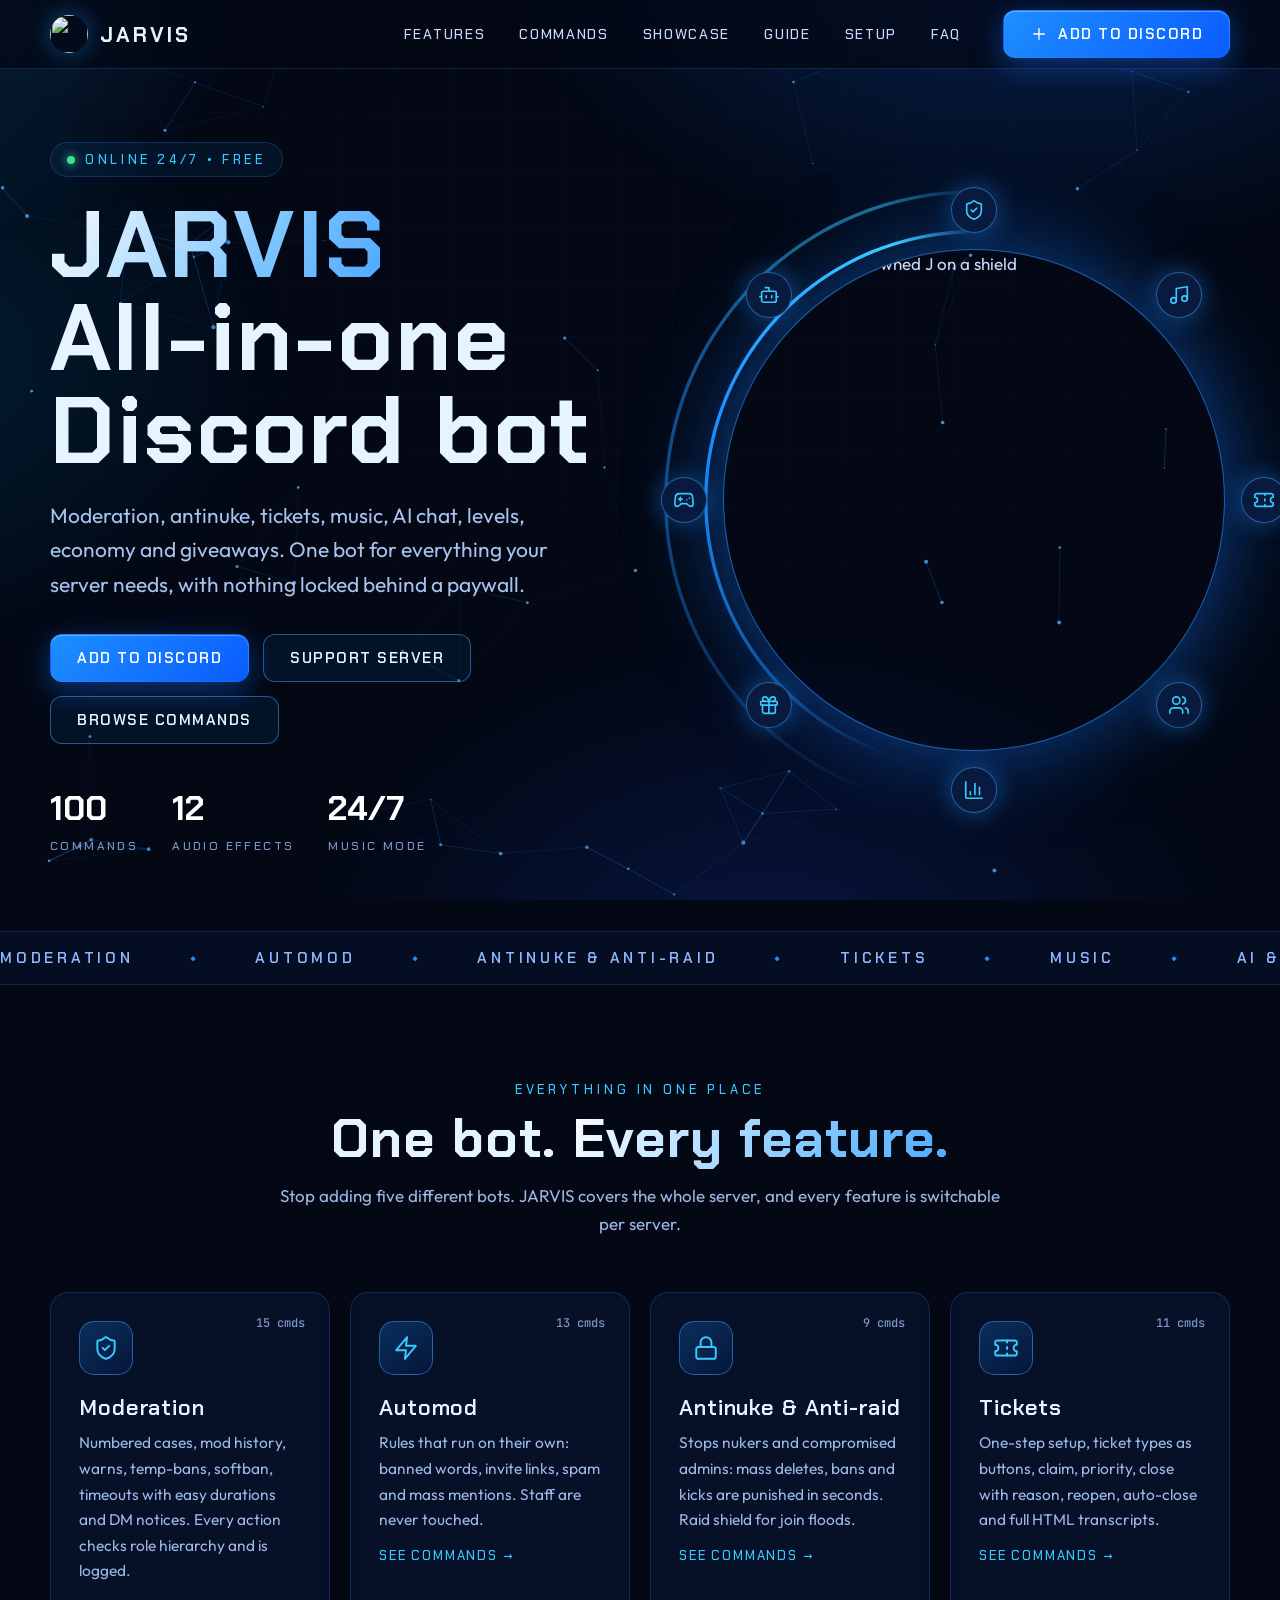
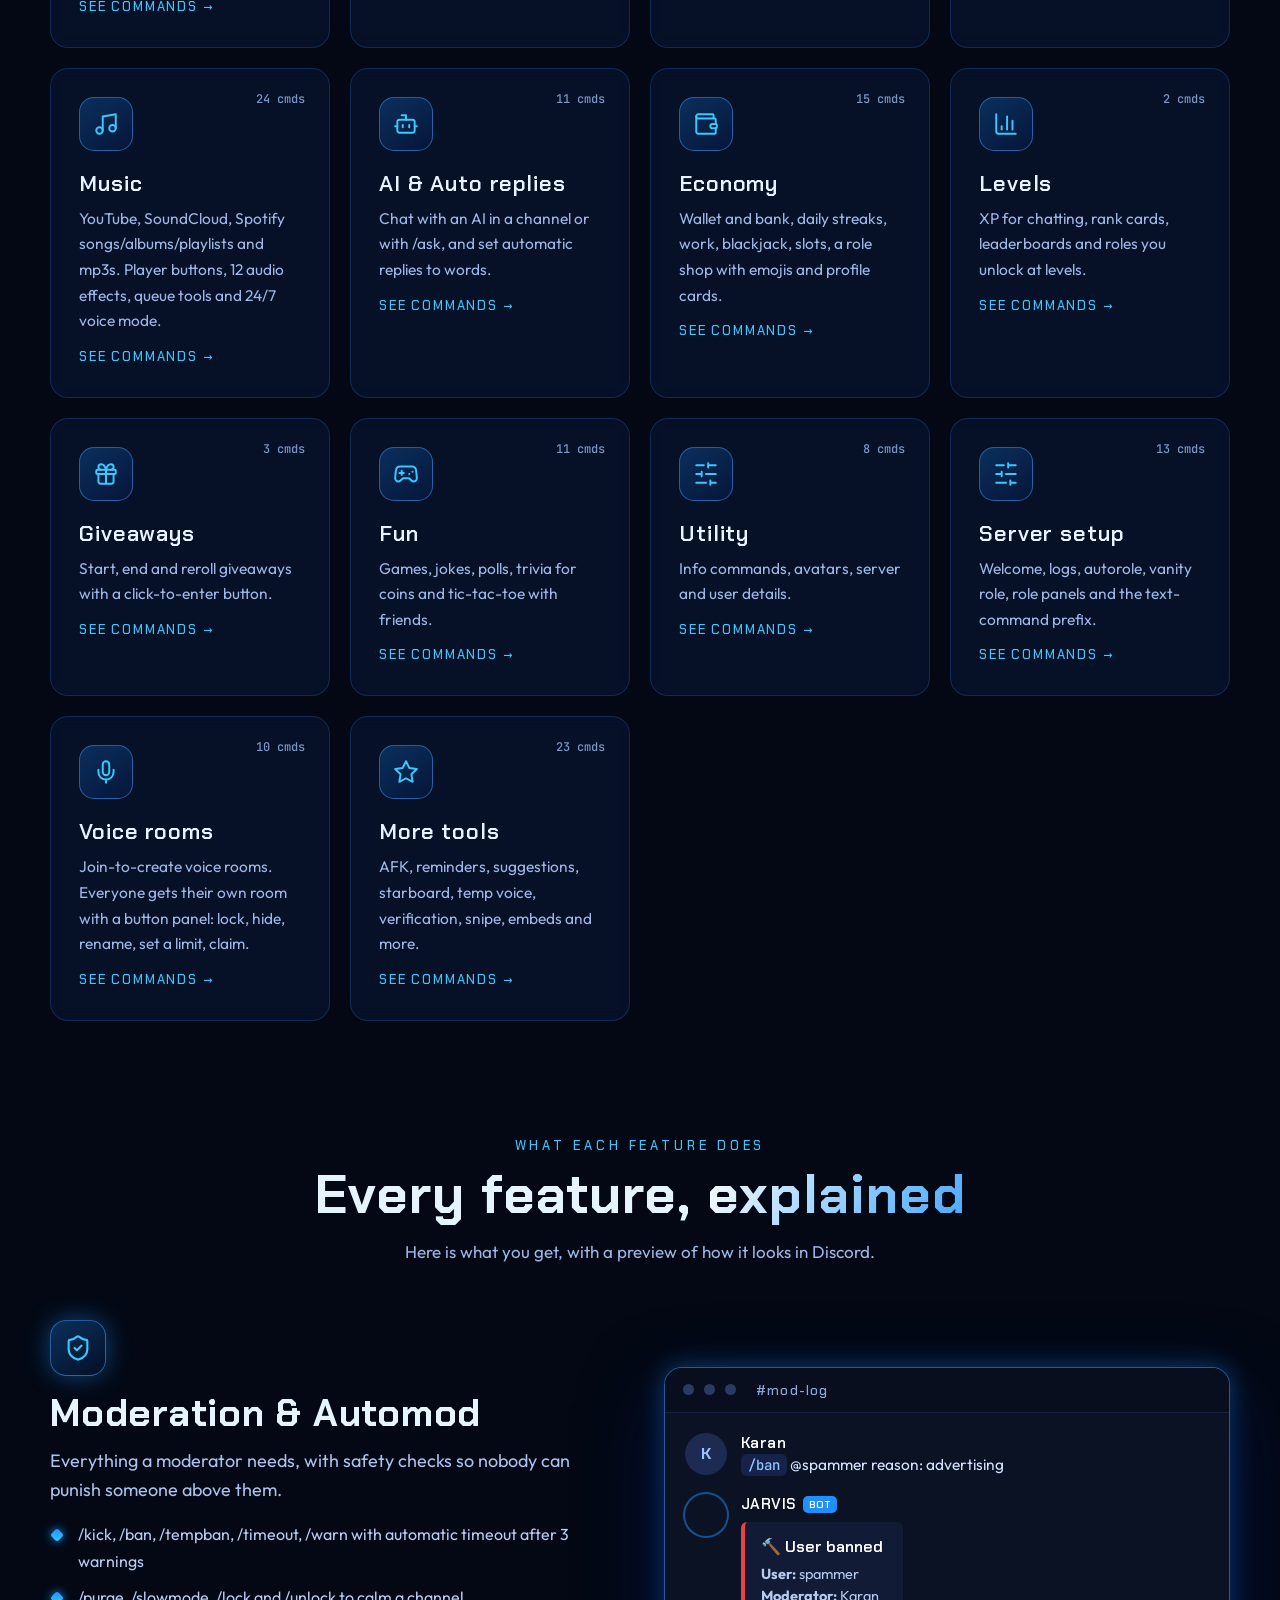
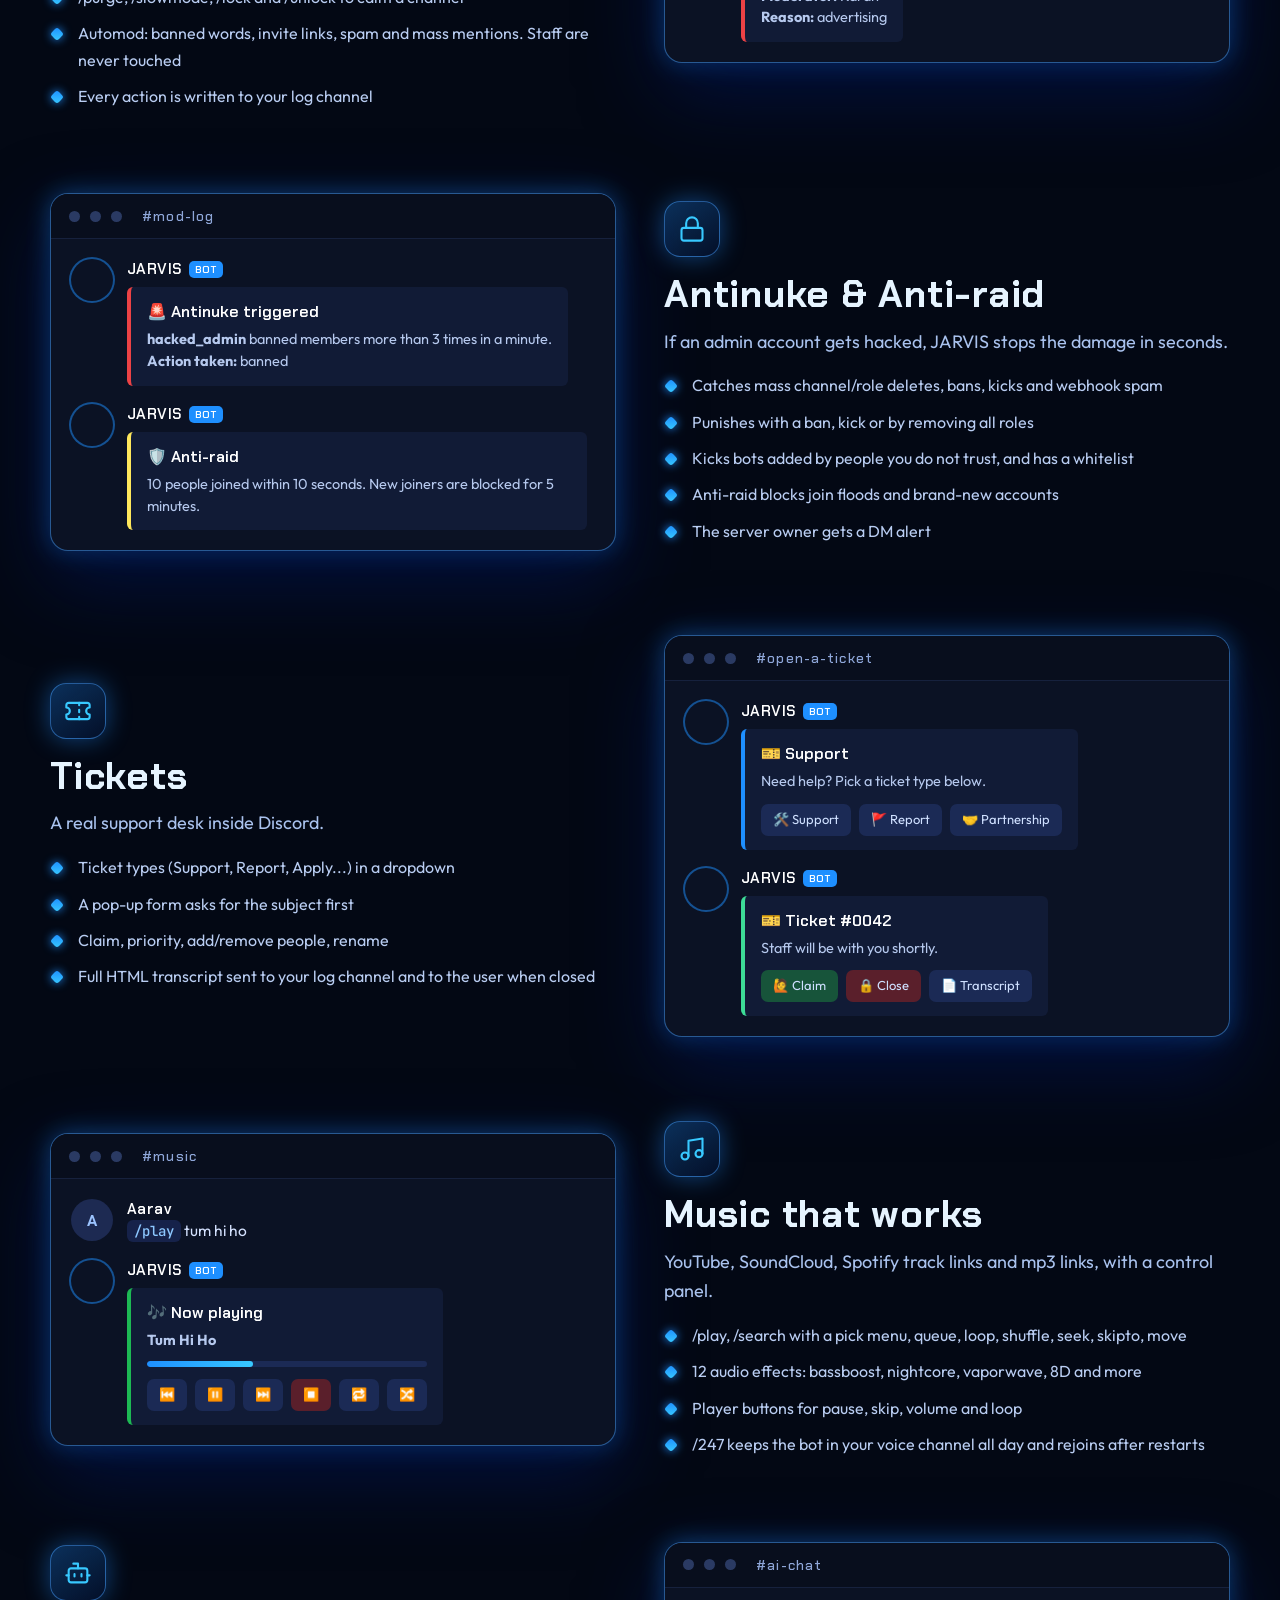
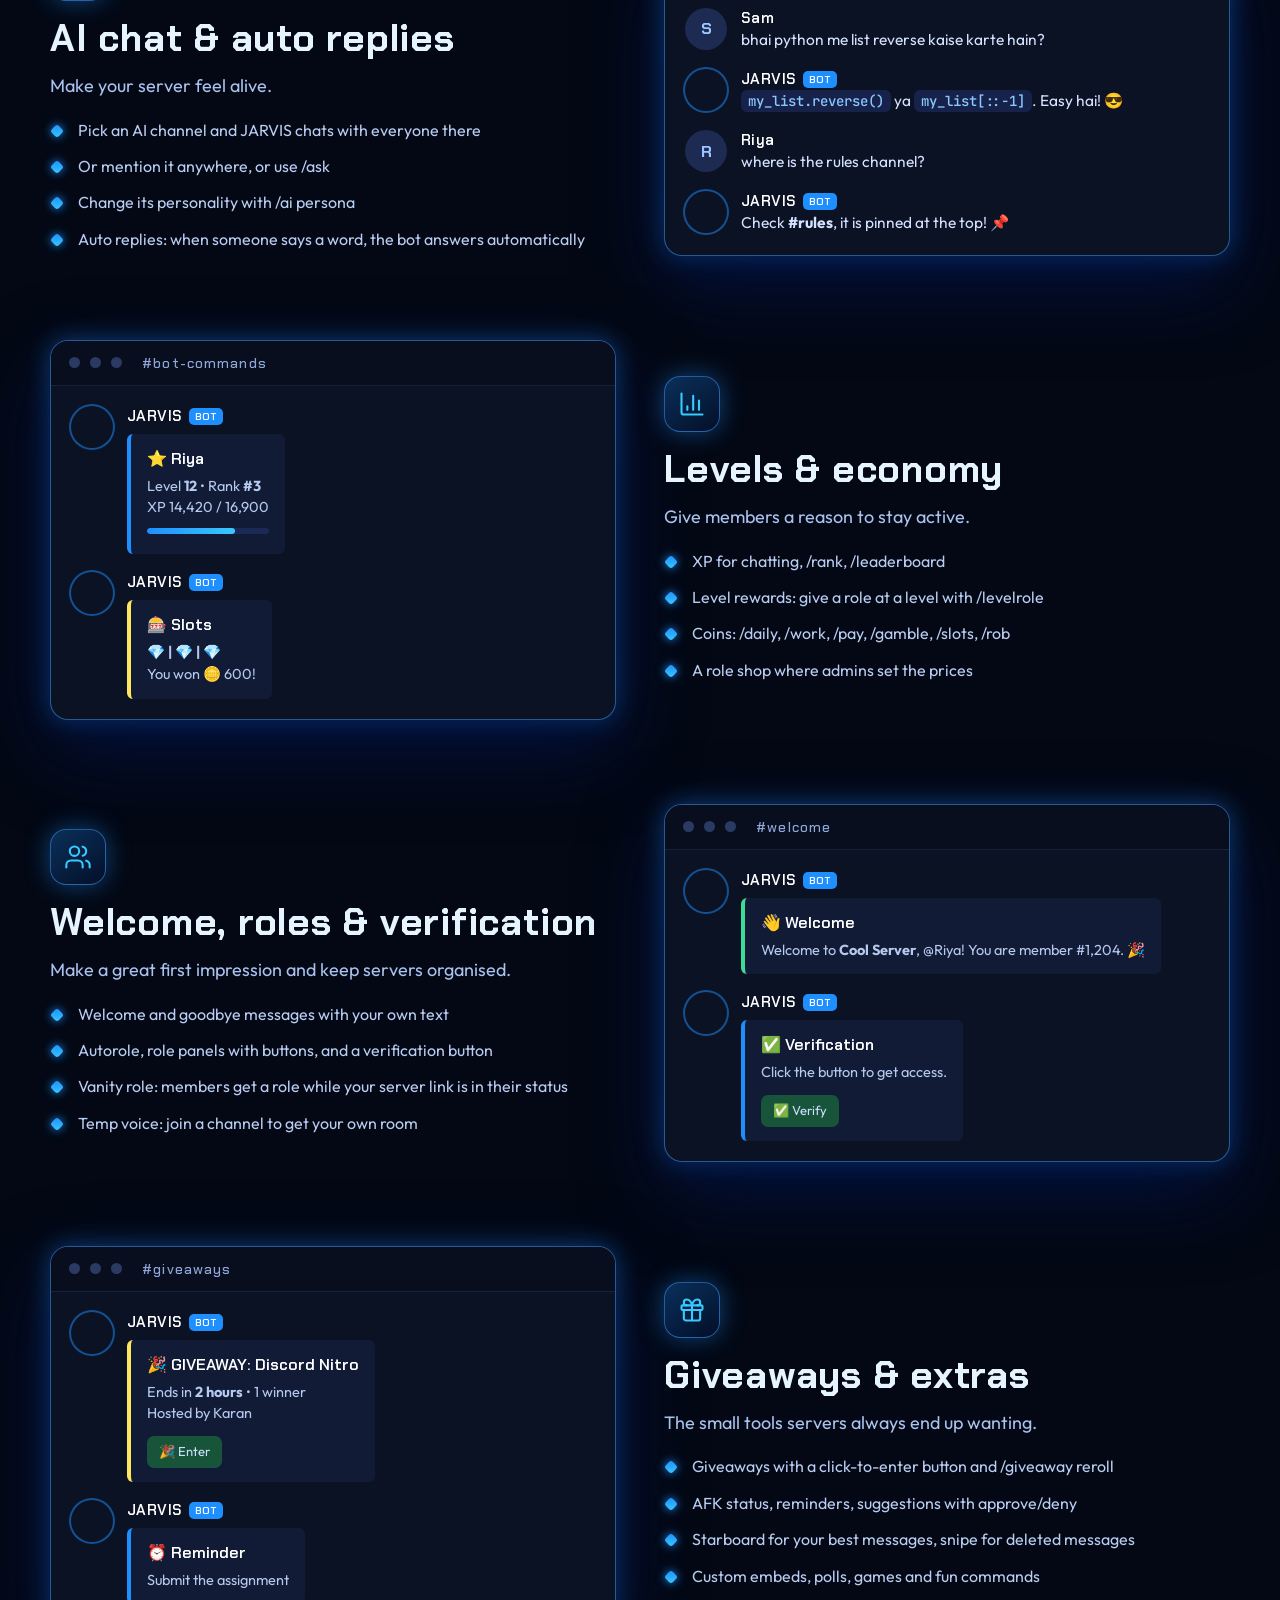
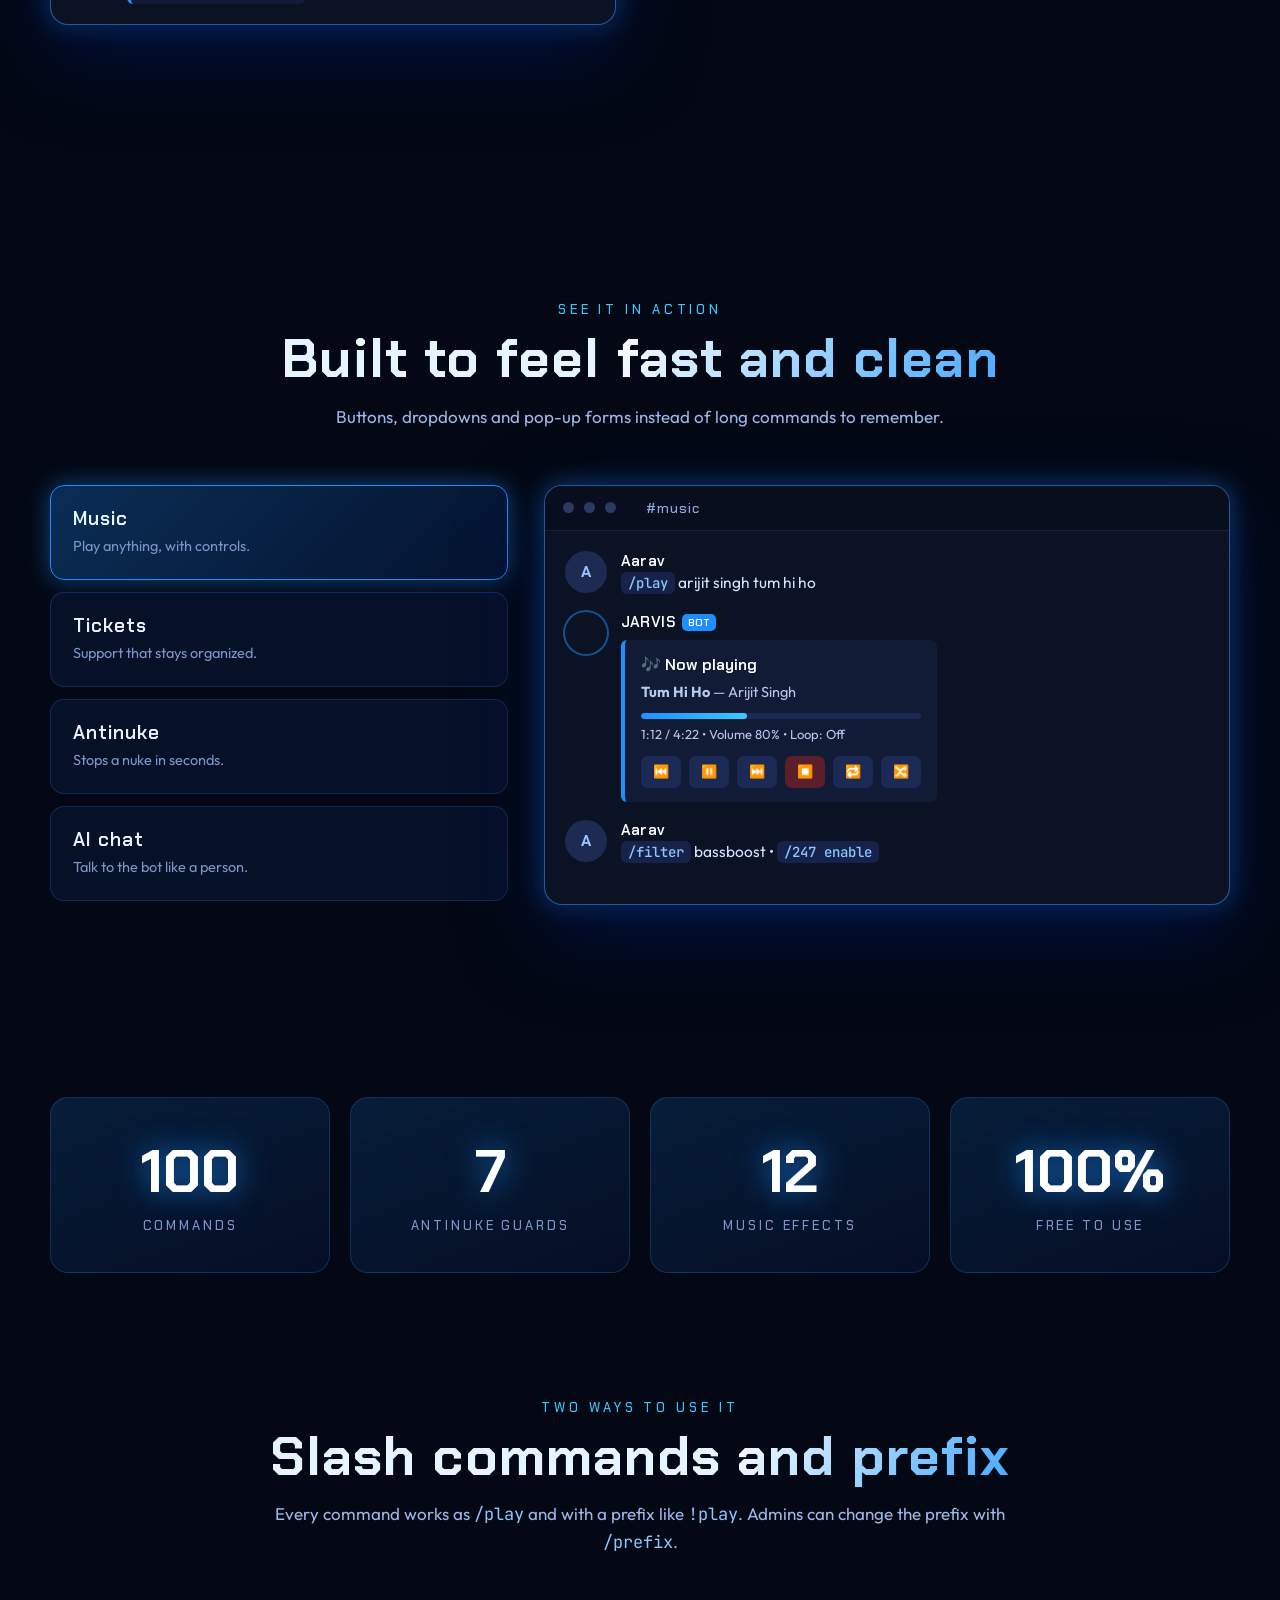
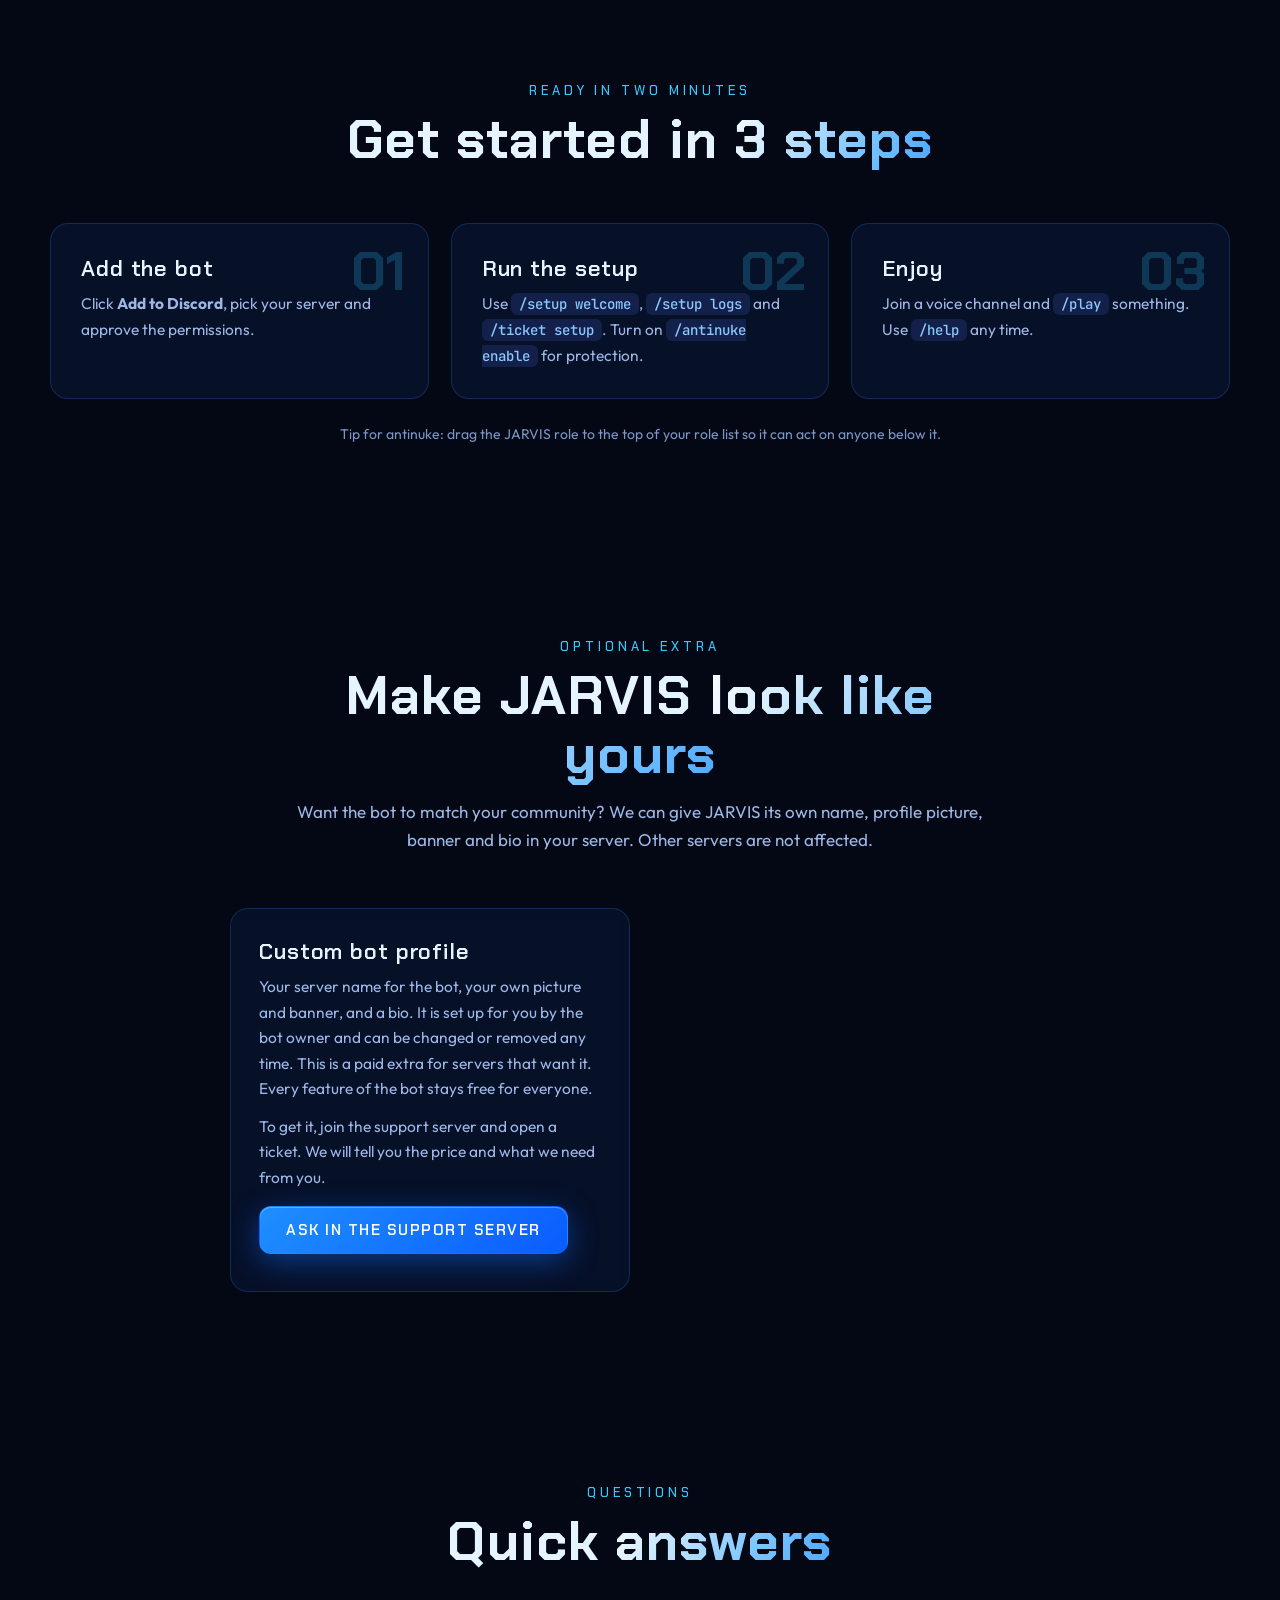
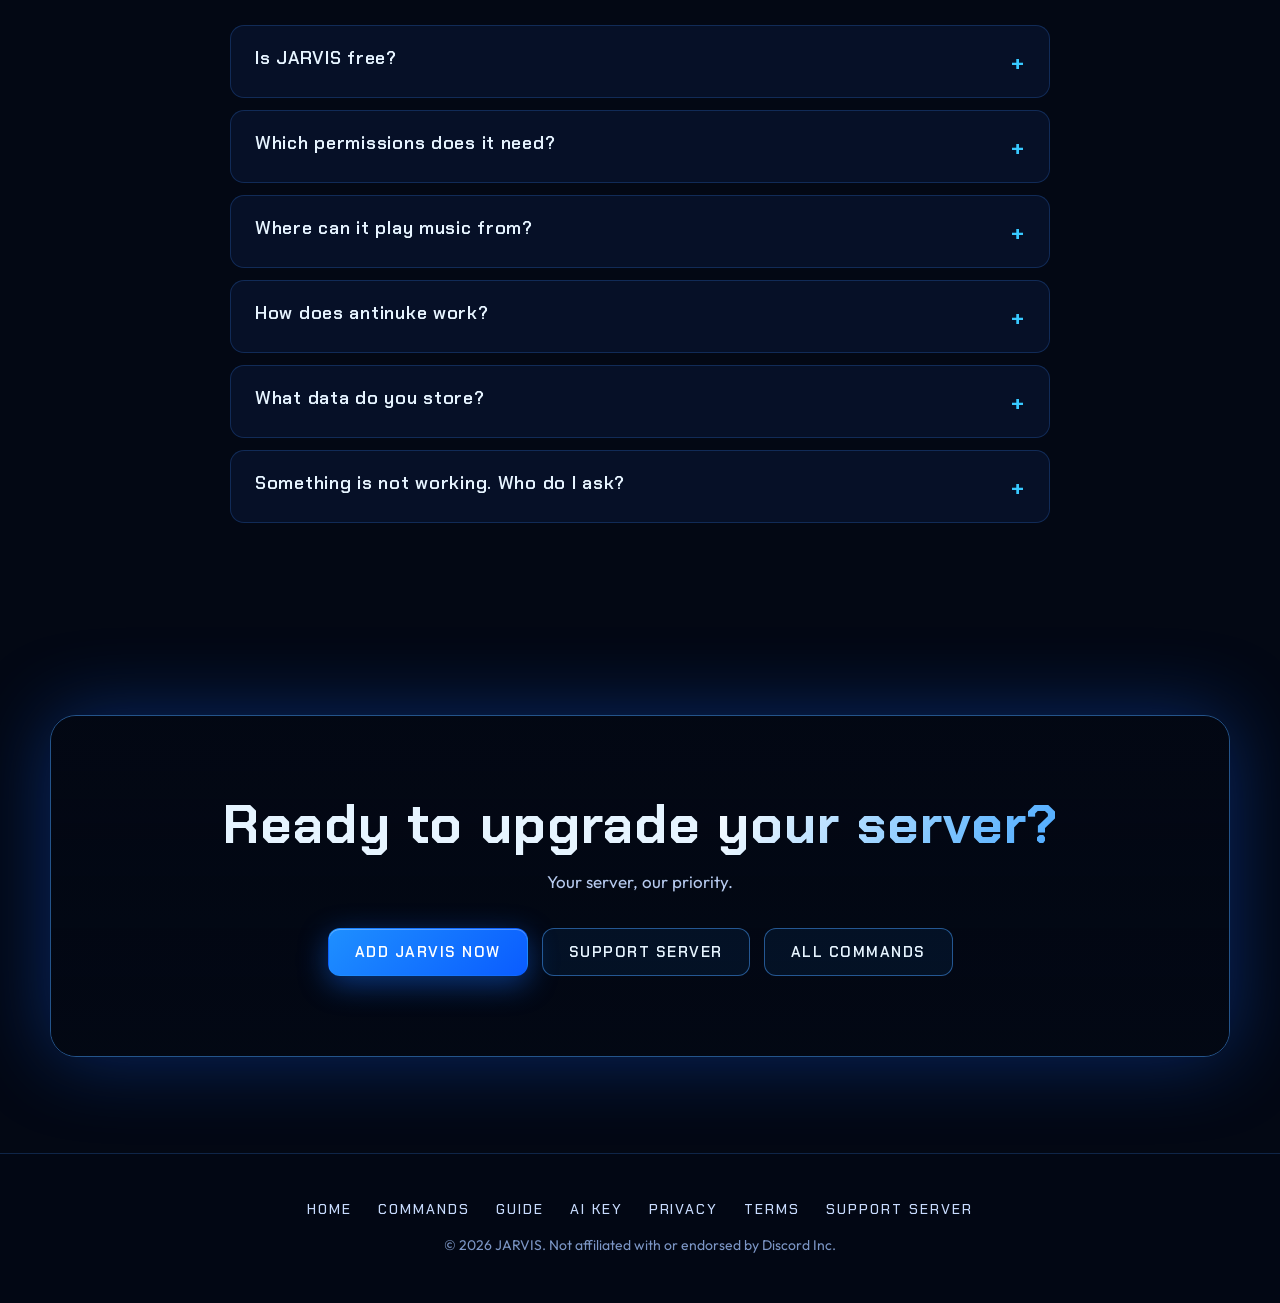
==== index.html @ fb1f2114 "Add files via upload" ====
<!doctype html>
<html lang="en">
<head>
<meta charset="utf-8">
<meta name="viewport" content="width=device-width, initial-scale=1">
<title>JARVIS | All-in-One Discord Bot</title>
<meta name="description" content="JARVIS is a free all-in-one Discord bot: moderation, antinuke, tickets, music, AI chat, levels, economy, giveaways and more.">
<meta name="theme-color" content="#030814">
<meta property="og:title" content="JARVIS | All-in-One Discord Bot"><meta property="og:description" content="JARVIS is a free all-in-one Discord bot: moderation, antinuke, tickets, music, AI chat, levels, economy, giveaways and more."><meta property="og:image" content="assets/og.jpg"><meta property="og:type" content="website">
<meta name="twitter:card" content="summary_large_image">
<link rel="icon" href="assets/favicon.png"><link rel="apple-touch-icon" href="assets/apple-touch-icon.png">
<link rel="preconnect" href="https://fonts.googleapis.com"><link rel="preconnect" href="https://fonts.gstatic.com" crossorigin>
<link href="https://fonts.googleapis.com/css2?family=Chakra+Petch:wght@500;600;700&family=Outfit:wght@300..600&family=JetBrains+Mono:wght@400;500&display=swap" rel="stylesheet">
<link rel="stylesheet" href="style.css">
</head>
<body>
<canvas id="net" aria-hidden="true"></canvas><div class="bg-glow"></div><div class="bg-grid"></div><div class="cursor-glow"></div>
<div id="site-header"></div>

<main>
<div class="wrap hero">
  <div>
    <span class="eyebrow"><i></i> Online 24/7 • Free</span>
    <h1><span class="grad">JARVIS</span><br>All-in-one<br>Discord bot</h1>
    <p class="lead">Moderation, antinuke, tickets, music, AI chat, levels, economy and giveaways. One bot for everything your server needs, with nothing locked behind a paywall.</p>
    <div class="cta">
      <a class="btn btn-primary" data-invite href="#">Add to Discord</a>
      <a class="btn btn-ghost" data-support href="#">Support server</a>
      <a class="btn btn-ghost" href="commands.html">Browse commands</a>
    </div>
    <div class="mini-stats">
      <div><b data-to="1" data-count="cmds">0</b><span>Commands</span></div>
      <div><b data-to="12">0</b><span>Audio effects</span></div>
      <div data-hide-if-no-servers><b data-servers data-to="0">0</b><span>Servers</span></div>
      <div><b>24/7</b><span>Music mode</span></div>
    </div>
  </div>
  <div class="orbit-stage">
    <div class="ring r2"></div><div class="ring"></div>
    <div class="orbiter" id="orbiter"></div>
    <img class="logo" src="assets/logo.png" alt="JARVIS logo: a crowned J on a shield" width="640" height="640" fetchpriority="high">
  </div>
</div>

<div class="marquee" aria-hidden="true"><div class="marquee-track" id="marq"></div></div>

<section id="features"><div class="wrap">
  <div class="sec-head rv"><div class="kicker">Everything in one place</div><h2>One bot. <span class="grad">Every feature.</span></h2><p>Stop adding five different bots. JARVIS covers the whole server, and every feature is switchable per server.</p></div>
  <div class="grid" id="feature-grid"></div>
</div></section>

<section style="padding-top:20px"><div class="wrap">
  <div class="sec-head rv"><div class="kicker">What each feature does</div><h2>Every feature, <span class="grad">explained</span></h2><p>Here is what you get, with a preview of how it looks in Discord.</p></div>
  <div id="details"></div>
</div></section>

<section id="showcase"><div class="wrap">
  <div class="sec-head rv"><div class="kicker">See it in action</div><h2>Built to feel <span class="grad">fast and clean</span></h2><p>Buttons, dropdowns and pop-up forms instead of long commands to remember.</p></div>
  <div class="show rv">
    <div class="tabs" id="tabs"></div>
    <div class="chat"><div class="chat-bar"><i></i><i></i><i></i>&nbsp;&nbsp;<span id="chat-ch">#music</span></div><div class="chat-body" id="chat-body"></div></div>
  </div>
</div></section>

<section><div class="wrap">
  <div class="numbers rv">
    <div class="num"><b data-to="1" data-count="cmds">0</b><span>Commands</span></div>
    <div class="num"><b data-to="7">0</b><span>Antinuke guards</span></div>
    <div class="num"><b data-to="12">0</b><span>Music effects</span></div>
    <div class="num"><b data-to="100" data-suffix="%">0</b><span>Free to use</span></div>
  </div>
</div></section>

<section style="padding:30px 0"><div class="wrap">
  <div class="sec-head rv" style="margin-bottom:0"><div class="kicker">Two ways to use it</div><h2>Slash commands <span class="grad">and prefix</span></h2><p>Every command works as <code style="font-family:var(--mono);color:#8cc7ff">/play</code> and with a prefix like <code style="font-family:var(--mono);color:#8cc7ff">!play</code>. Admins can change the prefix with <code style="font-family:var(--mono);color:#8cc7ff">/prefix</code>.</p></div>
</div></section>

<section id="setup"><div class="wrap">
  <div class="sec-head rv"><div class="kicker">Ready in two minutes</div><h2>Get started in <span class="grad">3 steps</span></h2></div>
  <div class="steps">
    <div class="step rv"><h3>Add the bot</h3><p>Click <b>Add to Discord</b>, pick your server and approve the permissions.</p></div>
    <div class="step rv"><h3>Run the setup</h3><p>Use <code>/setup welcome</code>, <code>/setup logs</code> and <code>/ticket setup</code>. Turn on <code>/antinuke enable</code> for protection.</p></div>
    <div class="step rv"><h3>Enjoy</h3><p>Join a voice channel and <code>/play</code> something. Use <code>/help</code> any time.</p></div>
  </div>
  <p class="legal rv" style="text-align:center;margin-top:24px">Tip for antinuke: drag the JARVIS role to the top of your role list so it can act on anyone below it.</p>
</div></section>

<section id="custom"><div class="wrap">
  <div class="sec-head rv"><div class="kicker">Optional extra</div><h2>Make JARVIS <span class="grad">look like yours</span></h2><p>Want the bot to match your community? We can give JARVIS its own name, profile picture, banner and bio in your server. Other servers are not affected.</p></div>
  <div class="grid" style="max-width:820px;margin:auto">
    <div class="card rv"><h3>Custom bot profile</h3><p>Your server name for the bot, your own picture and banner, and a bio. It is set up for you by the bot owner and can be changed or removed any time. This is a paid extra for servers that want it. Every feature of the bot stays free for everyone.</p>
      <p style="margin-top:12px">To get it, join the support server and open a ticket. We will tell you the price and what we need from you.</p>
      <a class="btn btn-primary" data-support href="#" style="margin-top:16px;display:inline-block">Ask in the support server</a></div>
  </div>
</div></section>

<section id="faq"><div class="wrap">
  <div class="sec-head rv"><div class="kicker">Questions</div><h2>Quick <span class="grad">answers</span></h2></div>
  <div class="faq rv">
    <details><summary>Is JARVIS free?</summary><p>Yes. All features are free to use. The only paid extra is an optional custom profile (your own bot name, picture, banner and bio in your server). Ask in the support server.</p></details>
    <details><summary>Which permissions does it need?</summary><p>The invite asks for Administrator so every feature works out of the box. You can lower it, but antinuke, tickets, roles and music need Manage Channels, Manage Roles, Ban Members, View Audit Log, Connect and Speak.</p></details>
    <details><summary>Where can it play music from?</summary><p>SoundCloud, Spotify songs, albums and playlists, and direct audio links. It can stay in a voice channel 24/7 with <code>/247 enable</code>.</p></details>
    <details><summary>How does antinuke work?</summary><p>If someone deletes or creates too many channels or roles, bans or kicks too many people, or creates webhooks too fast, JARVIS punishes them in seconds (ban, kick or strip roles) and alerts the owner. You can whitelist people you trust.</p></details>
    <details><summary>What data do you store?</summary><p>Only what features need, like settings, levels and tickets. See the <a href="privacy.html">privacy policy</a>. Data is deleted when the bot leaves your server.</p></details>
    <details><summary>Something is not working. Who do I ask?</summary><p>Join the support server (link in the footer) or email us from the privacy page.</p></details>
  </div>
</div></section>

<section><div class="wrap">
  <div class="cta-box rv">
    <img src="assets/banner.jpg" alt="" loading="lazy">
    <div class="over"><h2>Ready to upgrade <span class="grad">your server?</span></h2><p style="color:#b6caee;max-width:520px">Your server, our priority.</p>
      <div class="cta"><a class="btn btn-primary" data-invite href="#">Add JARVIS now</a><a class="btn btn-ghost" data-support href="#">Support server</a><a class="btn btn-ghost" href="commands.html">All commands</a></div></div>
  </div>
</div></section>
</main>

<div id="site-footer"></div>
<script src="config.js"></script><script src="data.js"></script><script src="site.js"></script>
</body></html>
---- style.css ----
:root{
  --bg:#030814; --bg2:#06112b; --panel:rgba(9,22,52,.62); --panel-solid:#081a3d;
  --line:rgba(60,140,255,.22); --line-strong:rgba(70,160,255,.5);
  --blue:#1e8fff; --blue2:#0a64ff; --cyan:#38c9ff; --ice:#e6f4ff;
  --text:#c9dcff; --muted:#7c96c6; --good:#3ddc97;
  --glow:0 0 24px rgba(30,143,255,.45);
  --head:'Chakra Petch','Exo 2',system-ui,sans-serif; --body:'Outfit',system-ui,sans-serif; --mono:'JetBrains Mono',ui-monospace,monospace;
  --r:18px;
}
*{box-sizing:border-box;margin:0}
html{overflow-x:clip;scroll-behavior:smooth;scroll-padding-top:84px}
body{background:var(--bg);color:var(--text);font:400 17px/1.65 var(--body);overflow-x:clip;-webkit-font-smoothing:antialiased}
img{max-width:100%;display:block}
a{color:var(--cyan);text-decoration:none}
a:hover{text-decoration:underline}
.wrap{width:min(1180px,100% - 40px);margin-inline:auto}
::selection{background:var(--blue);color:#fff}

/* background layers */
#net{position:fixed;inset:0;z-index:-3;width:100%;height:100%}
.bg-glow{position:fixed;inset:0;z-index:-2;pointer-events:none;
  background:radial-gradient(900px 600px at 80% -10%,rgba(20,110,255,.28),transparent 60%),
  radial-gradient(700px 500px at -10% 40%,rgba(0,170,255,.14),transparent 60%),
  radial-gradient(800px 600px at 60% 110%,rgba(30,80,255,.2),transparent 60%)}
.bg-grid{position:fixed;inset:0;z-index:-2;pointer-events:none;opacity:.5;
  background-image:linear-gradient(rgba(60,140,255,.07) 1px,transparent 1px),linear-gradient(90deg,rgba(60,140,255,.07) 1px,transparent 1px);
  background-size:56px 56px;mask-image:radial-gradient(ellipse 80% 70% at 50% 30%,#000 30%,transparent 80%)}
.cursor-glow{position:fixed;width:520px;height:520px;border-radius:50%;pointer-events:none;z-index:-1;left:0;top:0;
  background:radial-gradient(circle,rgba(40,150,255,.16),transparent 65%);transform:translate(-50%,-50%);transition:opacity .3s}

/* header */
.site-header{position:sticky;top:0;z-index:50;backdrop-filter:blur(14px);background:rgba(3,8,20,.72);border-bottom:1px solid var(--line)}
.site-header .wrap{display:flex;align-items:center;gap:28px;height:68px}
.brand{display:flex;align-items:center;gap:12px;font:700 21px var(--head);letter-spacing:.14em;color:var(--ice)}
.brand img{width:38px;height:38px;border-radius:50%;box-shadow:var(--glow)}
.brand:hover{text-decoration:none}
nav.main{display:flex;gap:6px;margin-left:auto}
nav.main a{color:var(--text);font:500 14px var(--head);letter-spacing:.12em;text-transform:uppercase;padding:8px 14px;border-radius:10px}
nav.main a:hover,nav.main a.active{background:rgba(30,143,255,.14);color:#fff;text-decoration:none}
.menu-btn{display:none;margin-left:auto;background:none;border:1px solid var(--line);color:var(--ice);width:42px;height:42px;border-radius:10px;font-size:20px;cursor:pointer}

/* buttons */
.btn{display:inline-flex;align-items:center;gap:10px;padding:13px 26px;border-radius:12px;font:600 15px var(--head);letter-spacing:.1em;text-transform:uppercase;cursor:pointer;border:1px solid transparent;transition:transform .2s,box-shadow .25s,background .25s;position:relative;overflow:hidden}
.btn:hover{text-decoration:none;transform:translateY(-2px)}
.btn-primary{background:linear-gradient(135deg,#1e8fff,#0a5cff);color:#fff;box-shadow:0 8px 30px rgba(20,110,255,.45),inset 0 1px 0 rgba(255,255,255,.3)}
.btn-primary:hover{box-shadow:0 12px 40px rgba(30,143,255,.7),inset 0 1px 0 rgba(255,255,255,.4)}
.btn-primary::after{content:"";position:absolute;inset:0;background:linear-gradient(110deg,transparent 30%,rgba(255,255,255,.35) 50%,transparent 70%);transform:translateX(-120%);transition:transform .7s}
.btn-primary:hover::after{transform:translateX(120%)}
.btn-ghost{background:rgba(30,143,255,.08);border-color:var(--line-strong);color:var(--ice)}
.btn-ghost:hover{background:rgba(30,143,255,.2)}
.btn svg{width:18px;height:18px}

/* hero */
.hero{padding:70px 0 40px;display:grid;grid-template-columns:1.1fr .9fr;gap:40px;align-items:center;min-height:calc(100vh - 68px)}
.eyebrow{display:inline-flex;align-items:center;gap:10px;font:500 13px var(--head);letter-spacing:.28em;text-transform:uppercase;color:var(--cyan);padding:8px 16px;border:1px solid var(--line);border-radius:99px;background:rgba(30,143,255,.08)}
.eyebrow i{width:8px;height:8px;border-radius:50%;background:var(--good);box-shadow:0 0 10px var(--good);animation:pulse 1.8s infinite}
@keyframes pulse{50%{opacity:.35;transform:scale(.7)}}
h1{font:700 clamp(46px,7.4vw,98px)/.98 var(--head);letter-spacing:.02em;margin:22px 0 20px;color:var(--ice)}
h1 .grad,.grad{background:linear-gradient(120deg,#fff 0%,#7cc4ff 35%,#1e8fff 70%,#38c9ff 100%);-webkit-background-clip:text;background-clip:text;color:transparent;background-size:200% auto;animation:shine 6s linear infinite}
@keyframes shine{to{background-position:200% center}}
.lead{font-size:clamp(18px,2vw,21px);color:#a9c2ee;max-width:560px}
.cta{display:flex;flex-wrap:wrap;gap:14px;margin-top:32px}
.mini-stats{display:flex;gap:34px;margin-top:42px;flex-wrap:wrap}
.mini-stats b{display:block;font:700 34px var(--head);color:#fff}
.mini-stats span{font:500 12px var(--head);letter-spacing:.2em;text-transform:uppercase;color:var(--muted)}

.orbit-stage{position:relative;width:min(500px,86vw);aspect-ratio:1;margin:auto}
.orbit-stage .ring{position:absolute;inset:-4%;border-radius:50%;background:conic-gradient(from 0deg,transparent 0 55%,var(--blue) 80%,var(--cyan) 95%,transparent);-webkit-mask:radial-gradient(farthest-side,transparent calc(100% - 4px),#000 calc(100% - 3px));mask:radial-gradient(farthest-side,transparent calc(100% - 4px),#000 calc(100% - 3px));animation:spin 7s linear infinite;filter:drop-shadow(0 0 10px var(--blue))}
.orbit-stage .ring.r2{inset:-12%;animation-duration:14s;animation-direction:reverse;opacity:.5}
@keyframes spin{to{transform:rotate(360deg)}}
.orbit-stage .logo{width:100%;height:100%;border-radius:50%;box-shadow:0 0 90px rgba(20,120,255,.55),0 0 0 1px var(--line-strong);animation:float 6s ease-in-out infinite}
@keyframes float{50%{transform:translateY(-12px)}}
.orbiter{position:absolute;inset:-18%;animation:spin 40s linear infinite}
.orbiter span{position:absolute;left:50%;top:50%;width:46px;height:46px;margin:-23px;display:grid;place-items:center;border-radius:50%;background:var(--panel-solid);border:1px solid var(--line-strong);color:var(--cyan);box-shadow:var(--glow);transform:rotate(var(--a)) translateY(calc(var(--rad) * -1)) rotate(calc(var(--a) * -1))}
.orbiter span svg{width:22px;height:22px;animation:spin 40s linear infinite reverse}
.orbiter span{--rad:calc(min(500px,86vw) * .58)}

/* marquee */
.marquee{border-block:1px solid var(--line);background:rgba(6,17,43,.6);overflow:hidden;margin:30px 0 0}
.marquee-track{display:flex;gap:56px;width:max-content;padding:16px 0;animation:marq 38s linear infinite}
.marquee:hover .marquee-track{animation-play-state:paused}
.marquee-track span{font:600 15px var(--head);letter-spacing:.25em;text-transform:uppercase;color:#8fb5ff;display:flex;align-items:center;gap:56px;white-space:nowrap}
.marquee-track span::after{content:"◆";color:var(--blue);font-size:10px}
@keyframes marq{to{transform:translateX(-50%)}}

/* sections */
section{padding:96px 0}
.sec-head{text-align:center;max-width:740px;margin:0 auto 54px}
.sec-head .kicker{font:500 13px var(--head);letter-spacing:.3em;text-transform:uppercase;color:var(--cyan)}
h2{font:700 clamp(32px,4.6vw,54px)/1.08 var(--head);color:var(--ice);margin:12px 0 14px;letter-spacing:.02em}
.sec-head p{color:#9db7e6}

/* cards */
.grid{display:grid;gap:20px;grid-template-columns:repeat(auto-fill,minmax(270px,1fr))}
.card{position:relative;padding:28px;border-radius:var(--r);background:var(--panel);border:1px solid var(--line);backdrop-filter:blur(6px);transition:transform .3s,border-color .3s,box-shadow .3s;overflow:hidden;transform-style:preserve-3d}
.card::before{content:"";position:absolute;inset:0;background:radial-gradient(400px circle at var(--mx,50%) var(--my,0%),rgba(40,150,255,.18),transparent 45%);opacity:0;transition:opacity .3s}
.card:hover{border-color:var(--line-strong);box-shadow:0 20px 50px rgba(0,30,90,.6),var(--glow)}
.card:hover::before{opacity:1}
.card .ico{width:54px;height:54px;border-radius:15px;display:grid;place-items:center;background:linear-gradient(145deg,rgba(30,143,255,.25),rgba(10,60,160,.15));border:1px solid var(--line-strong);color:var(--cyan);margin-bottom:18px}
.card .ico svg{width:26px;height:26px}
.card h3{font:600 22px var(--head);color:var(--ice);letter-spacing:.04em;margin-bottom:8px}
.card p{font-size:15.5px;color:#9db7e6}
.card .count{position:absolute;top:22px;right:24px;font:500 12px var(--mono);color:var(--muted)}
.card a.more{display:inline-block;margin-top:14px;font:500 13px var(--head);letter-spacing:.14em;text-transform:uppercase}

/* showcase */
.show{display:grid;grid-template-columns:.8fr 1.2fr;gap:36px;align-items:start}
.tabs{display:flex;flex-direction:column;gap:12px}
.tab{text-align:left;padding:20px 22px;border-radius:14px;background:var(--panel);border:1px solid var(--line);color:var(--text);cursor:pointer;font:inherit;transition:.25s}
.tab b{display:block;font:600 19px var(--head);letter-spacing:.05em;color:var(--ice)}
.tab span{font-size:14.5px;color:var(--muted)}
.tab:hover{border-color:var(--line-strong)}
.tab.on{background:linear-gradient(135deg,rgba(30,143,255,.28),rgba(10,60,160,.2));border-color:var(--blue);box-shadow:var(--glow)}
.chat{border-radius:var(--r);background:#0b1224;border:1px solid var(--line-strong);box-shadow:0 30px 80px rgba(0,20,80,.7),var(--glow);overflow:hidden;min-height:420px}
.chat-bar{display:flex;align-items:center;gap:10px;padding:13px 18px;background:#080e1d;border-bottom:1px solid #16213d;font:500 14px var(--head);letter-spacing:.08em;color:#8ea6d8}
.chat-bar i{width:11px;height:11px;border-radius:50%;background:#2a3a63;display:inline-block}
.chat-body{padding:20px;display:flex;flex-direction:column;gap:18px;font:400 15.5px/1.5 'Outfit',sans-serif;color:#d5e2ff}
.msg{display:flex;gap:14px;opacity:0;transform:translateY(10px);animation:in .5s forwards}
@keyframes in{to{opacity:1;transform:none}}
.msg .av{flex:none;width:42px;height:42px;border-radius:50%;background:#1d2a52 center/cover;display:grid;place-items:center;font:700 16px var(--head);color:#9cc4ff}
.msg .av.bot{background:url(assets/favicon.png) center/cover;box-shadow:0 0 0 2px rgba(30,143,255,.5)}
.msg .nm{font:600 15px var(--head);color:#fff;letter-spacing:.03em}
.msg .nm em{font:600 10px var(--head);font-style:normal;letter-spacing:.1em;background:#1e8fff;color:#fff;padding:2px 6px;border-radius:5px;margin-left:6px;vertical-align:1px}
.msg code{font:500 14px var(--mono);background:#16224a;padding:2px 7px;border-radius:6px;color:#8cc7ff}
.embed{margin-top:8px;border-left:4px solid var(--blue);background:#111b36;border-radius:6px;padding:14px 16px;max-width:460px}
.embed h4{font:600 16px var(--head);color:#fff;margin-bottom:6px}
.embed p{font-size:14.5px;color:#b6c9ee}
.bar{height:6px;border-radius:9px;background:#1b2a55;margin:10px 0 6px;overflow:hidden}
.bar i{display:block;height:100%;width:38%;border-radius:9px;background:linear-gradient(90deg,var(--blue),var(--cyan));animation:prog 6s linear infinite}
@keyframes prog{from{width:5%}to{width:96%}}
.btns{display:flex;gap:8px;margin-top:12px;flex-wrap:wrap}
.btns span{padding:6px 12px;border-radius:7px;background:#1b2a55;font-size:13px;color:#cfe0ff}
.btns span.red{background:#5a1f2b}.btns span.green{background:#17543a}

/* numbers */
.numbers{display:grid;grid-template-columns:repeat(4,1fr);gap:20px}
.num{padding:34px 20px;text-align:center;border-radius:var(--r);background:linear-gradient(160deg,rgba(30,143,255,.16),rgba(6,17,43,.7));border:1px solid var(--line)}
.num b{display:block;font:700 clamp(40px,5vw,60px) var(--head);color:#fff;text-shadow:0 0 30px rgba(30,143,255,.8)}
.num span{font:500 13px var(--head);letter-spacing:.22em;text-transform:uppercase;color:var(--muted)}

/* steps */
.steps{display:grid;grid-template-columns:repeat(3,1fr);gap:22px;counter-reset:s}
.step{padding:30px;border-radius:var(--r);background:var(--panel);border:1px solid var(--line);position:relative;counter-increment:s}
.step::before{content:"0" counter(s);font:700 54px var(--head);color:rgba(56,201,255,.22);position:absolute;top:12px;right:22px}
.step h3{font:600 22px var(--head);color:var(--ice);margin-bottom:8px;letter-spacing:.04em}
.step p{color:#9db7e6;font-size:15.5px}
.step code{font:500 14px var(--mono);background:#12204a;padding:2px 8px;border-radius:6px;color:#8cc7ff}

/* faq */
.faq{max-width:820px;margin:auto;display:grid;gap:12px}
details{border-radius:14px;background:var(--panel);border:1px solid var(--line);padding:0 24px;transition:.25s}
details[open]{border-color:var(--line-strong);box-shadow:var(--glow)}
summary{cursor:pointer;list-style:none;padding:20px 0;font:600 18px var(--head);letter-spacing:.04em;color:var(--ice);display:flex;justify-content:space-between;gap:16px}
summary::-webkit-details-marker{display:none}
summary::after{content:"+";font-size:24px;color:var(--cyan);transition:transform .25s}
details[open] summary::after{transform:rotate(45deg)}
details p{padding:0 0 22px;color:#a3bceb;font-size:16px}

/* CTA */
.cta-box{position:relative;border-radius:26px;overflow:hidden;border:1px solid var(--line-strong);box-shadow:0 0 80px rgba(20,100,255,.35)}
.cta-box img{width:100%;min-height:340px;object-fit:cover;opacity:.55}
.cta-box .over{position:absolute;inset:0;display:flex;flex-direction:column;align-items:center;justify-content:center;text-align:center;padding:30px;background:linear-gradient(180deg,rgba(3,8,20,.55),rgba(3,8,20,.88))}
.cta-box h2{margin-top:0}
.cta-box .cta{justify-content:center}

/* commands page */
.page-head{padding:70px 0 20px;text-align:center}
.tools{position:sticky;top:68px;z-index:20;padding:14px 0;background:linear-gradient(var(--bg) 70%,transparent)}
.search{width:100%;padding:16px 22px 16px 52px;border-radius:14px;border:1px solid var(--line-strong);background:rgba(8,26,61,.9) url("data:image/svg+xml,%3Csvg xmlns='http://www.w3.org/2000/svg' width='22' height='22' fill='none' stroke='%2338c9ff' stroke-width='2' viewBox='0 0 24 24'%3E%3Ccircle cx='11' cy='11' r='7'/%3E%3Cpath d='m20 20-3.5-3.5'/%3E%3C/svg%3E") 18px center no-repeat;color:#fff;font:400 17px var(--body);outline:none}
.search:focus{box-shadow:var(--glow);border-color:var(--blue)}
.chips{display:flex;flex-wrap:wrap;gap:8px;margin-top:14px}
.chip{padding:8px 16px;border-radius:99px;border:1px solid var(--line);background:rgba(8,26,61,.7);color:var(--text);cursor:pointer;font:500 13px var(--head);letter-spacing:.1em;text-transform:uppercase}
.chip.on,.chip:hover{background:var(--blue);border-color:var(--blue);color:#fff}
.cat{margin-top:46px}
.cat h2{font-size:32px;display:flex;align-items:center;gap:14px;margin:0}
.cat h2 svg{width:30px;height:30px;color:var(--cyan)}
.cat>p{color:#9db7e6;margin:6px 0 18px}
.cmds{display:grid;grid-template-columns:repeat(auto-fill,minmax(340px,1fr));gap:12px}
.cmd{padding:16px 18px;border-radius:12px;background:var(--panel);border:1px solid var(--line);cursor:pointer;transition:.2s}
.cmd:hover{border-color:var(--blue);transform:translateY(-2px);box-shadow:var(--glow)}
.cmd b{font:600 15.5px var(--mono);color:#8cc7ff}
.cmd small{font:400 13px var(--mono);color:var(--muted);margin-left:6px}
.cmd p{font-size:14.5px;color:#a3bceb;margin-top:4px}
.empty{text-align:center;color:var(--muted);padding:60px 0;display:none}
.toast{position:fixed;bottom:28px;left:50%;transform:translate(-50%,90px);background:var(--blue);color:#fff;padding:12px 22px;border-radius:12px;font:600 14px var(--head);letter-spacing:.08em;transition:transform .3s;z-index:99}
.toast.show{transform:translate(-50%,0)}

/* docs (privacy / terms) */
.doc{max-width:800px;padding:60px 0 90px}
.doc h1{font-size:clamp(36px,5vw,56px);margin-top:0}
.doc h2{font-size:26px;margin:38px 0 10px}
.doc p,.doc li{color:#aac2ee}
.doc ul{padding-left:22px;display:grid;gap:8px;margin:10px 0}
.doc code{font:500 14px var(--mono);background:#12204a;padding:2px 7px;border-radius:6px;color:#8cc7ff}
.updated{color:var(--muted);margin-bottom:22px}

/* footer */
.site-footer{border-top:1px solid var(--line);padding:46px 0;background:rgba(3,8,20,.8);text-align:center}
.site-footer .links{display:flex;justify-content:center;gap:26px;flex-wrap:wrap;margin-bottom:16px}
.site-footer .links a{font:500 14px var(--head);letter-spacing:.14em;text-transform:uppercase;color:var(--text)}
.legal{font-size:14px;color:var(--muted)}

/* reveal */
.rv{opacity:0;transform:translateY(34px);transition:opacity .8s cubic-bezier(.2,.7,.2,1),transform .8s cubic-bezier(.2,.7,.2,1)}
.rv.in{opacity:1;transform:none}

@media(max-width:980px){
  .hero{grid-template-columns:1fr;text-align:center;padding-top:40px}
  .lead{margin-inline:auto}.cta,.mini-stats{justify-content:center}
  .orbit-stage{margin-top:30px;width:min(380px,76vw)}.orbiter span{--rad:calc(min(380px,76vw) * .58);width:38px;height:38px;margin:-19px}
  .show{grid-template-columns:1fr}.tabs{flex-direction:row;overflow:auto;gap:10px}.tab{min-width:210px}
  .numbers{grid-template-columns:repeat(2,1fr)}.steps{grid-template-columns:1fr}
  nav.main{display:none;position:absolute;top:68px;left:0;right:0;flex-direction:column;background:rgba(3,8,20,.97);padding:14px 20px;border-bottom:1px solid var(--line)}
  nav.main.open{display:flex}.menu-btn{display:block}.site-header .btn{display:none}
  section{padding:70px 0}
}
@media(max-width:560px){.cmds{grid-template-columns:1fr}.btn{padding:12px 20px}}
@media(prefers-reduced-motion:reduce){*,*::before,*::after{animation:none!important;transition:none!important}.rv{opacity:1;transform:none}#net{display:none}}

/* detailed rows */
.drow{display:grid;grid-template-columns:1fr 1fr;gap:48px;align-items:center;margin-bottom:84px}
.drow.flip .dtext{order:2}
.dtext .ico{width:56px;height:56px;border-radius:16px;display:grid;place-items:center;background:linear-gradient(145deg,rgba(30,143,255,.3),rgba(10,60,160,.15));border:1px solid var(--line-strong);color:var(--cyan);margin-bottom:16px;box-shadow:var(--glow)}
.dtext .ico svg{width:28px;height:28px}
.dtext h3{font:700 clamp(26px,3.2vw,38px)/1.15 var(--head);color:var(--ice);margin-bottom:10px;letter-spacing:.02em}
.dtext>p{color:#a9c2ee;font-size:18px;margin-bottom:16px}
.dtext ul{list-style:none;padding:0;display:grid;gap:10px}
.dtext li{position:relative;padding-left:28px;color:#b9cdf2;font-size:16px}
.dtext li::before{content:"";position:absolute;left:2px;top:9px;width:10px;height:10px;border-radius:3px;background:linear-gradient(135deg,var(--blue),var(--cyan));box-shadow:0 0 10px var(--blue);transform:rotate(45deg)}
.drow .chat{min-height:0}
.drow .msg{opacity:1;transform:none;animation:none}
@media(max-width:980px){.drow{grid-template-columns:1fr;gap:24px;margin-bottom:56px}.drow.flip .dtext{order:0}}
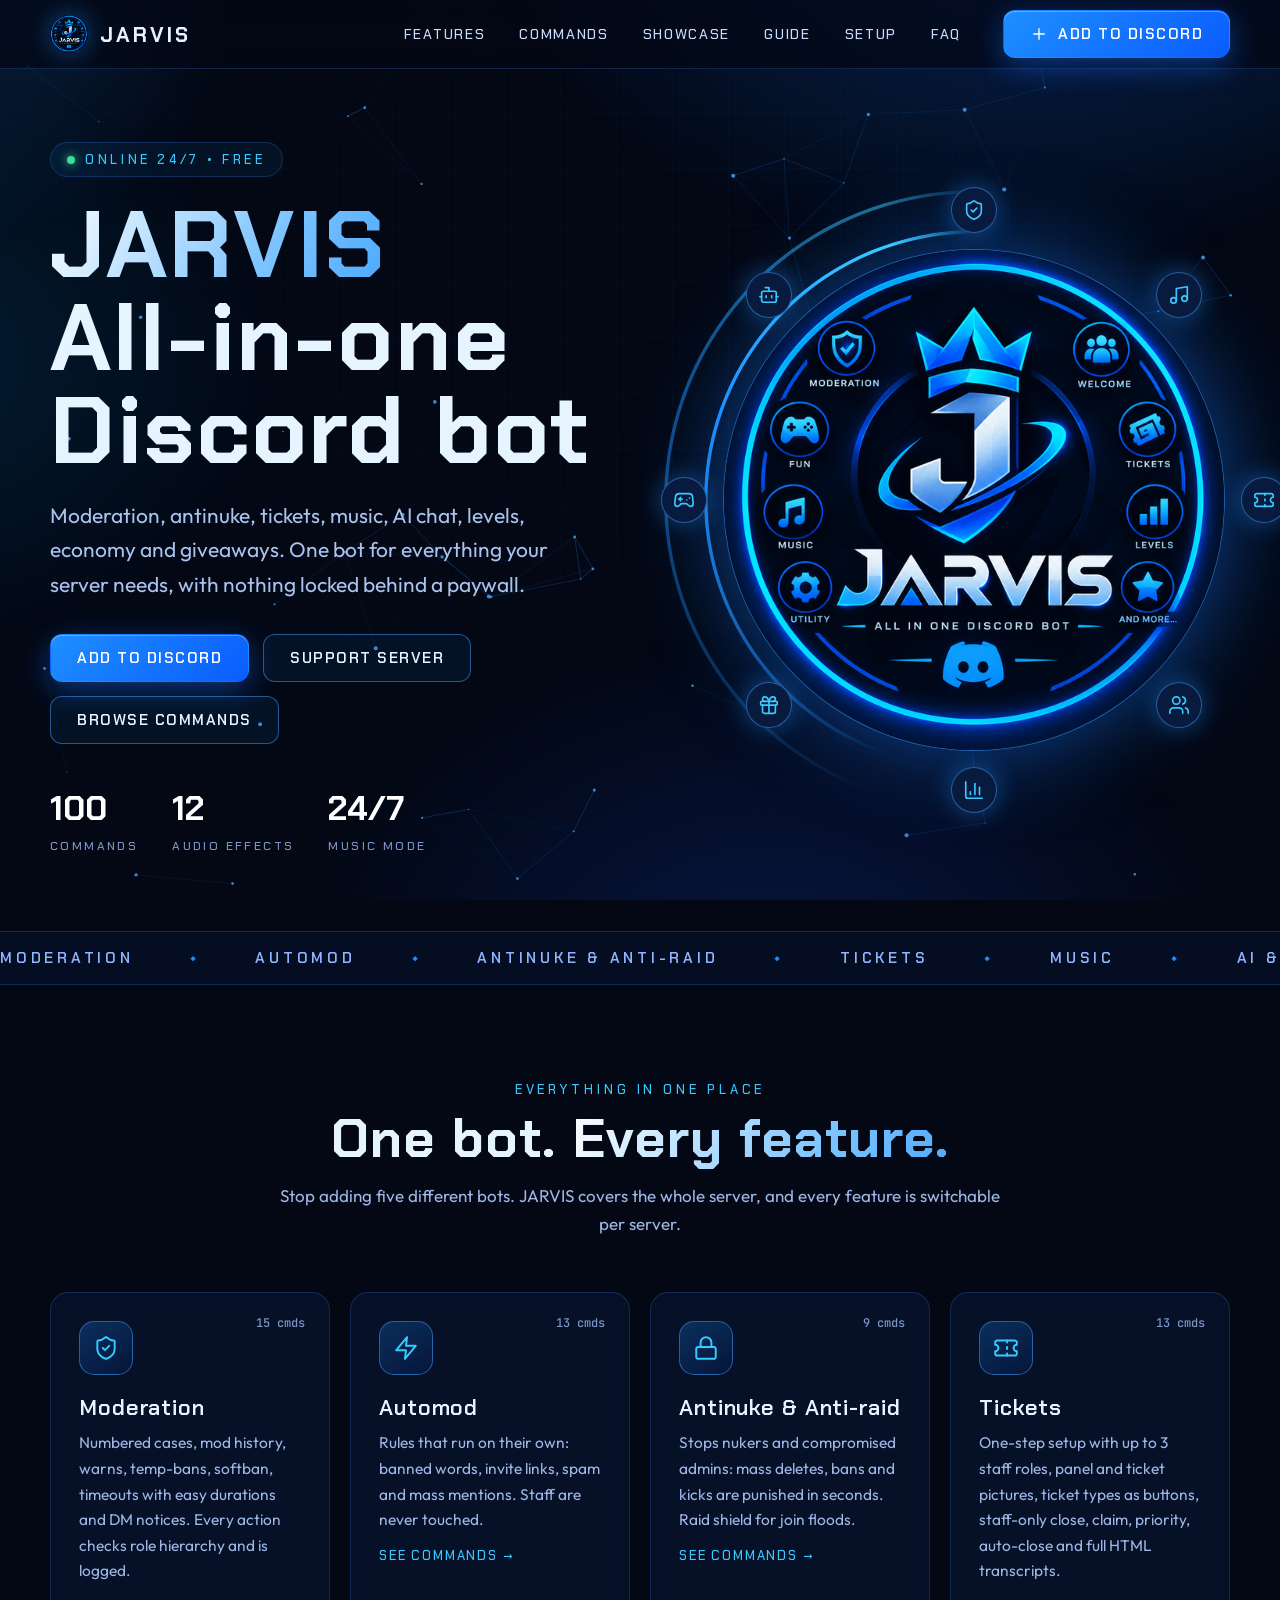
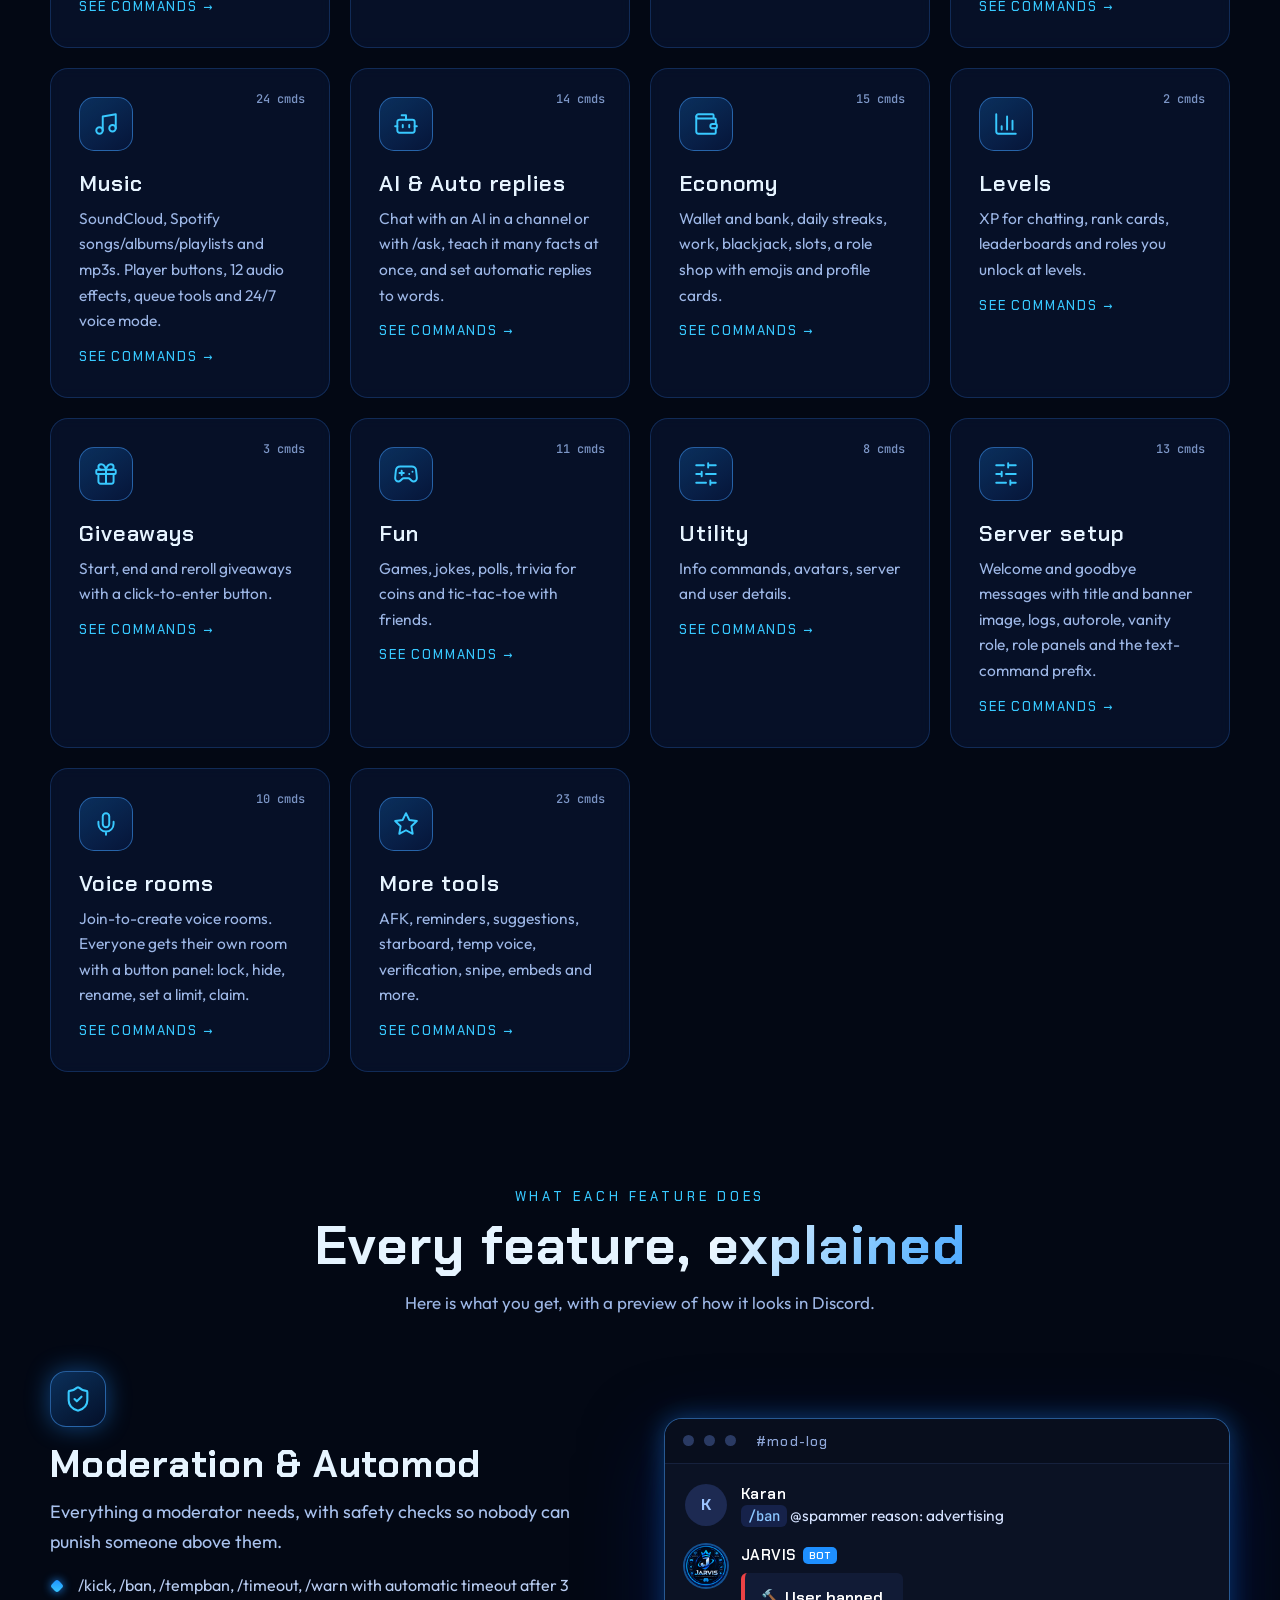
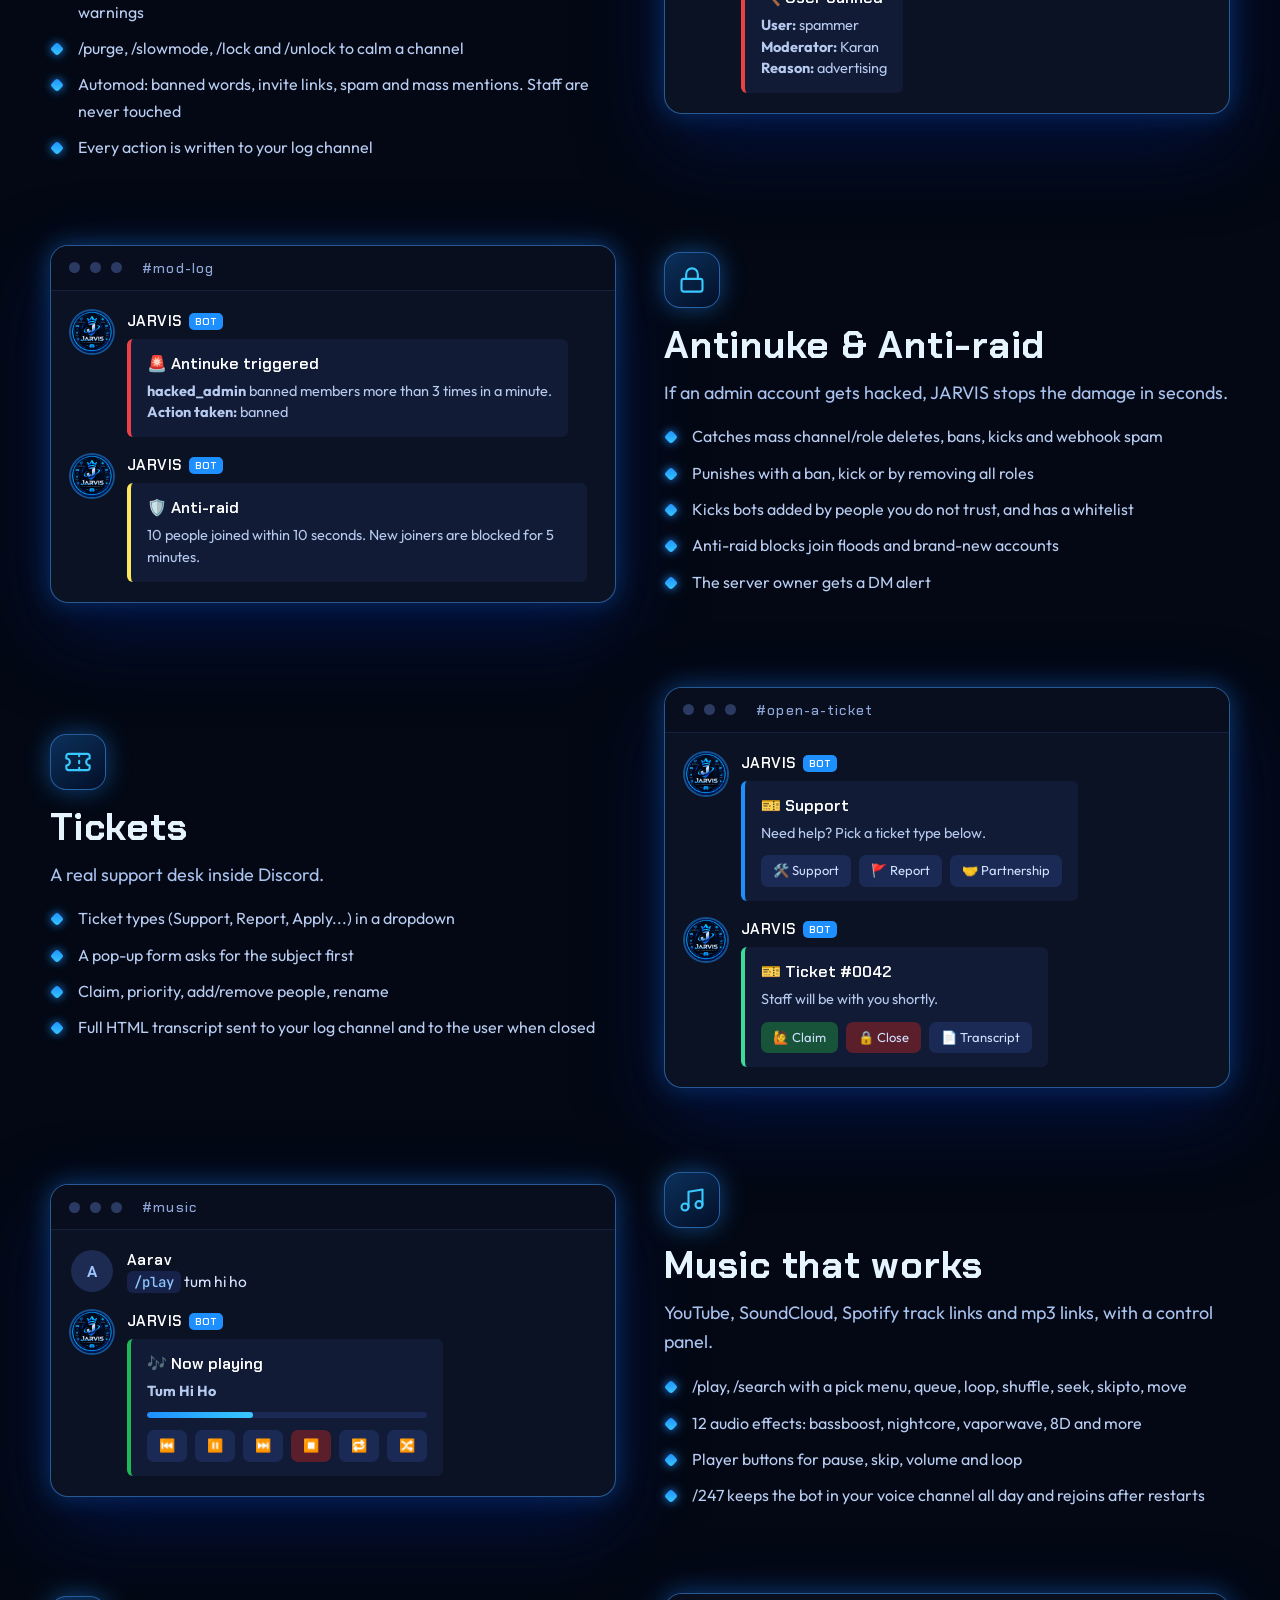
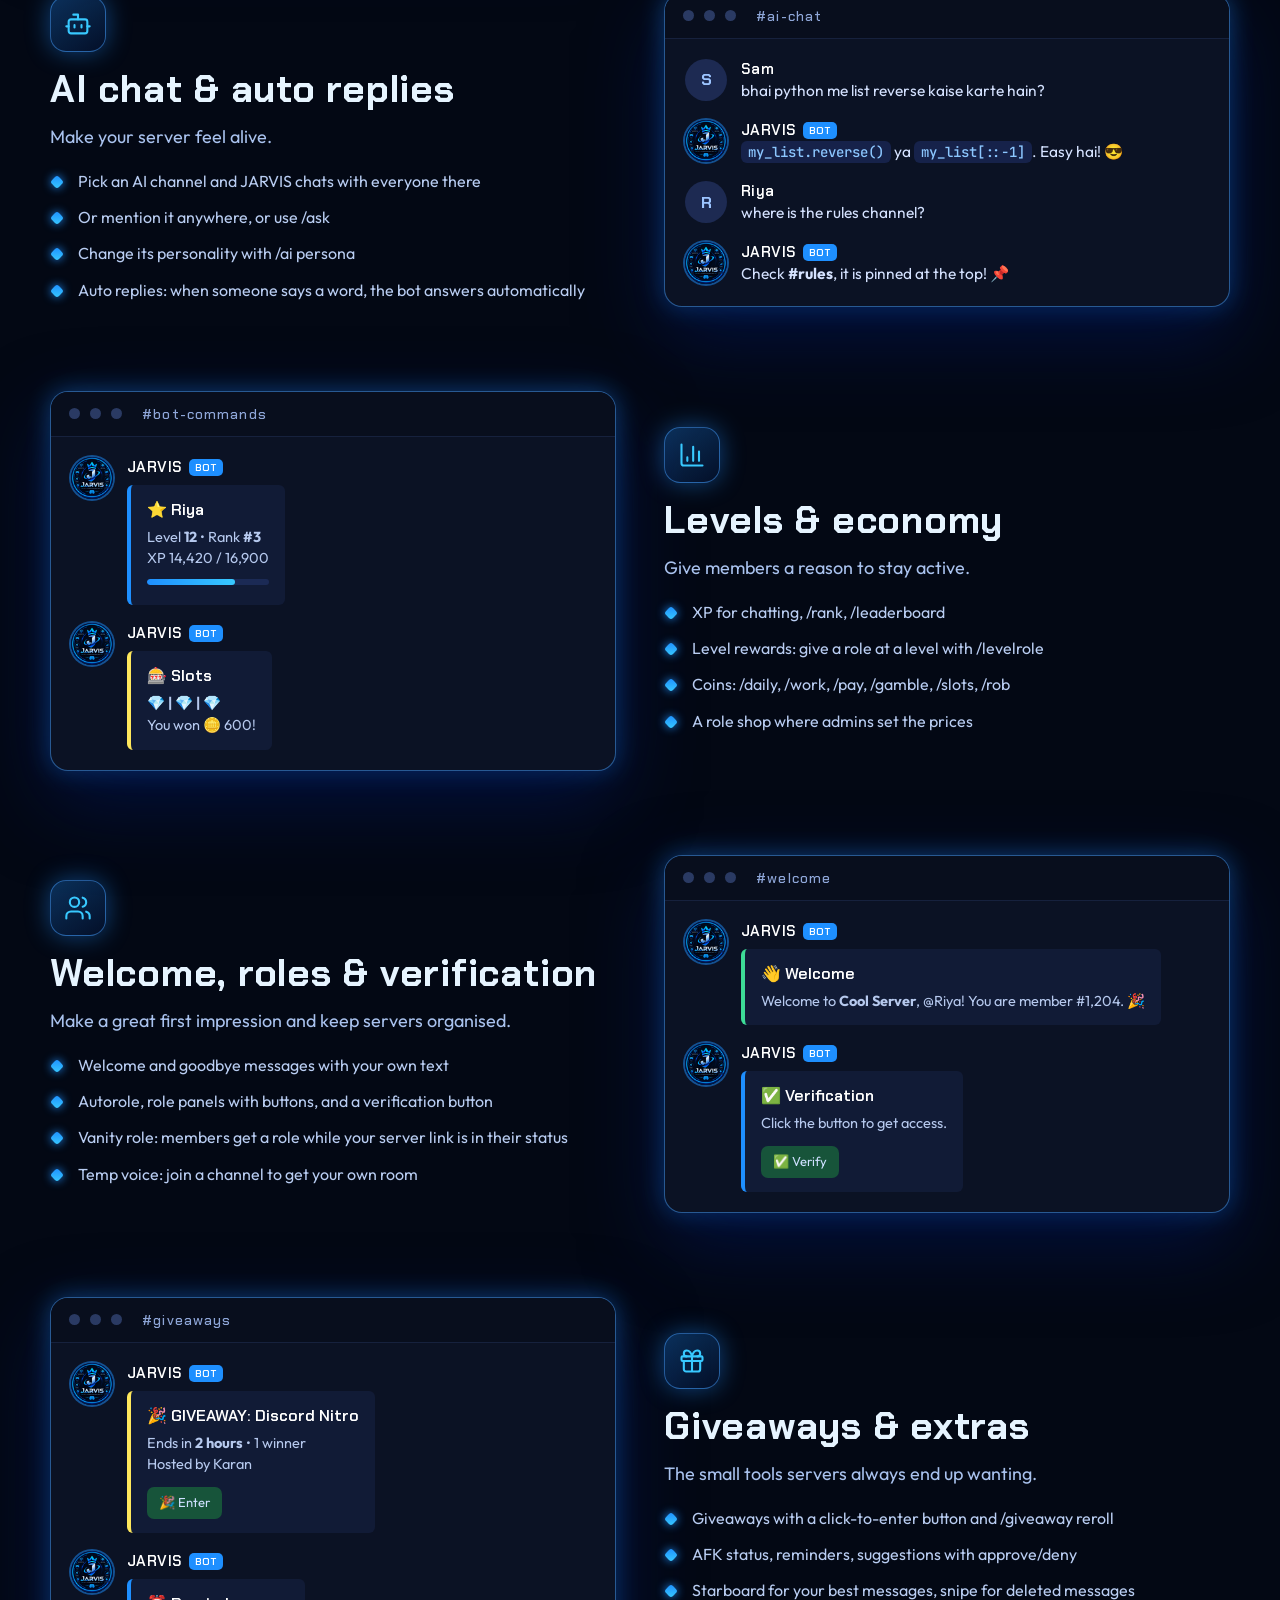
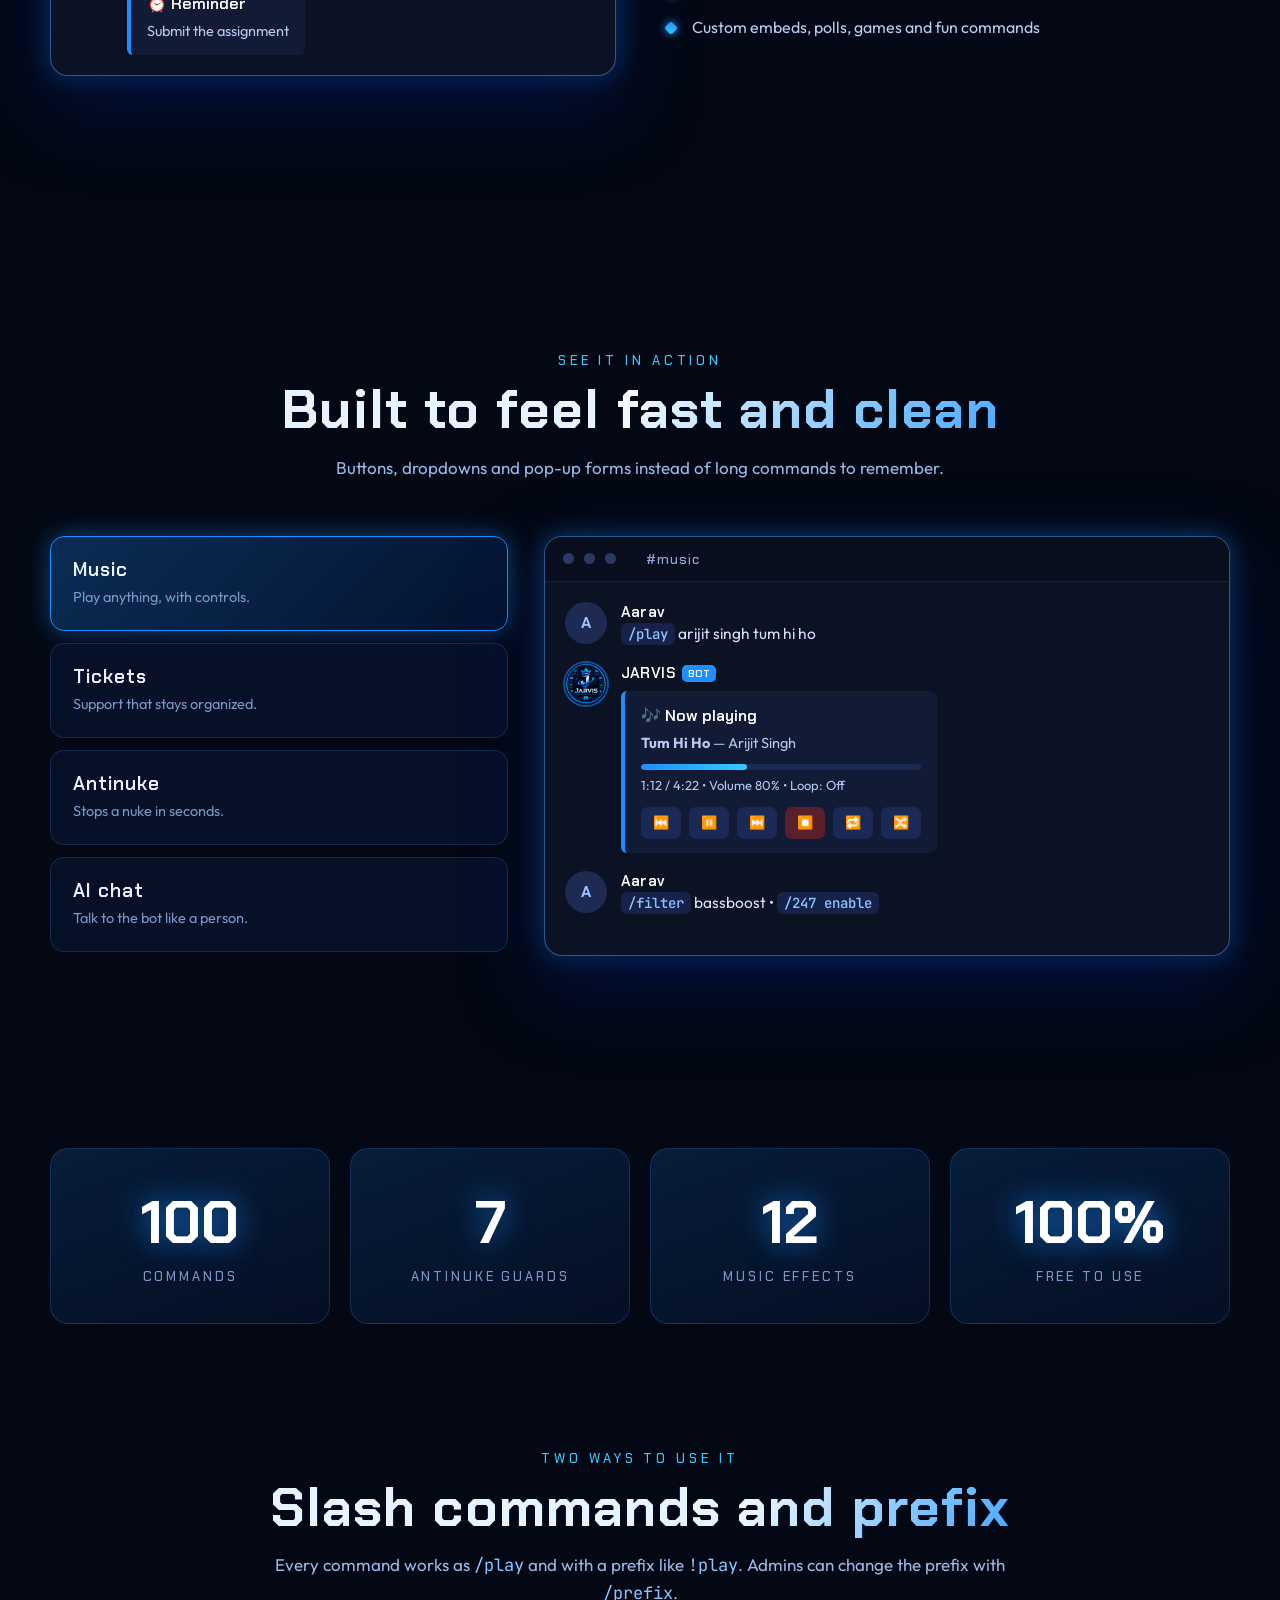
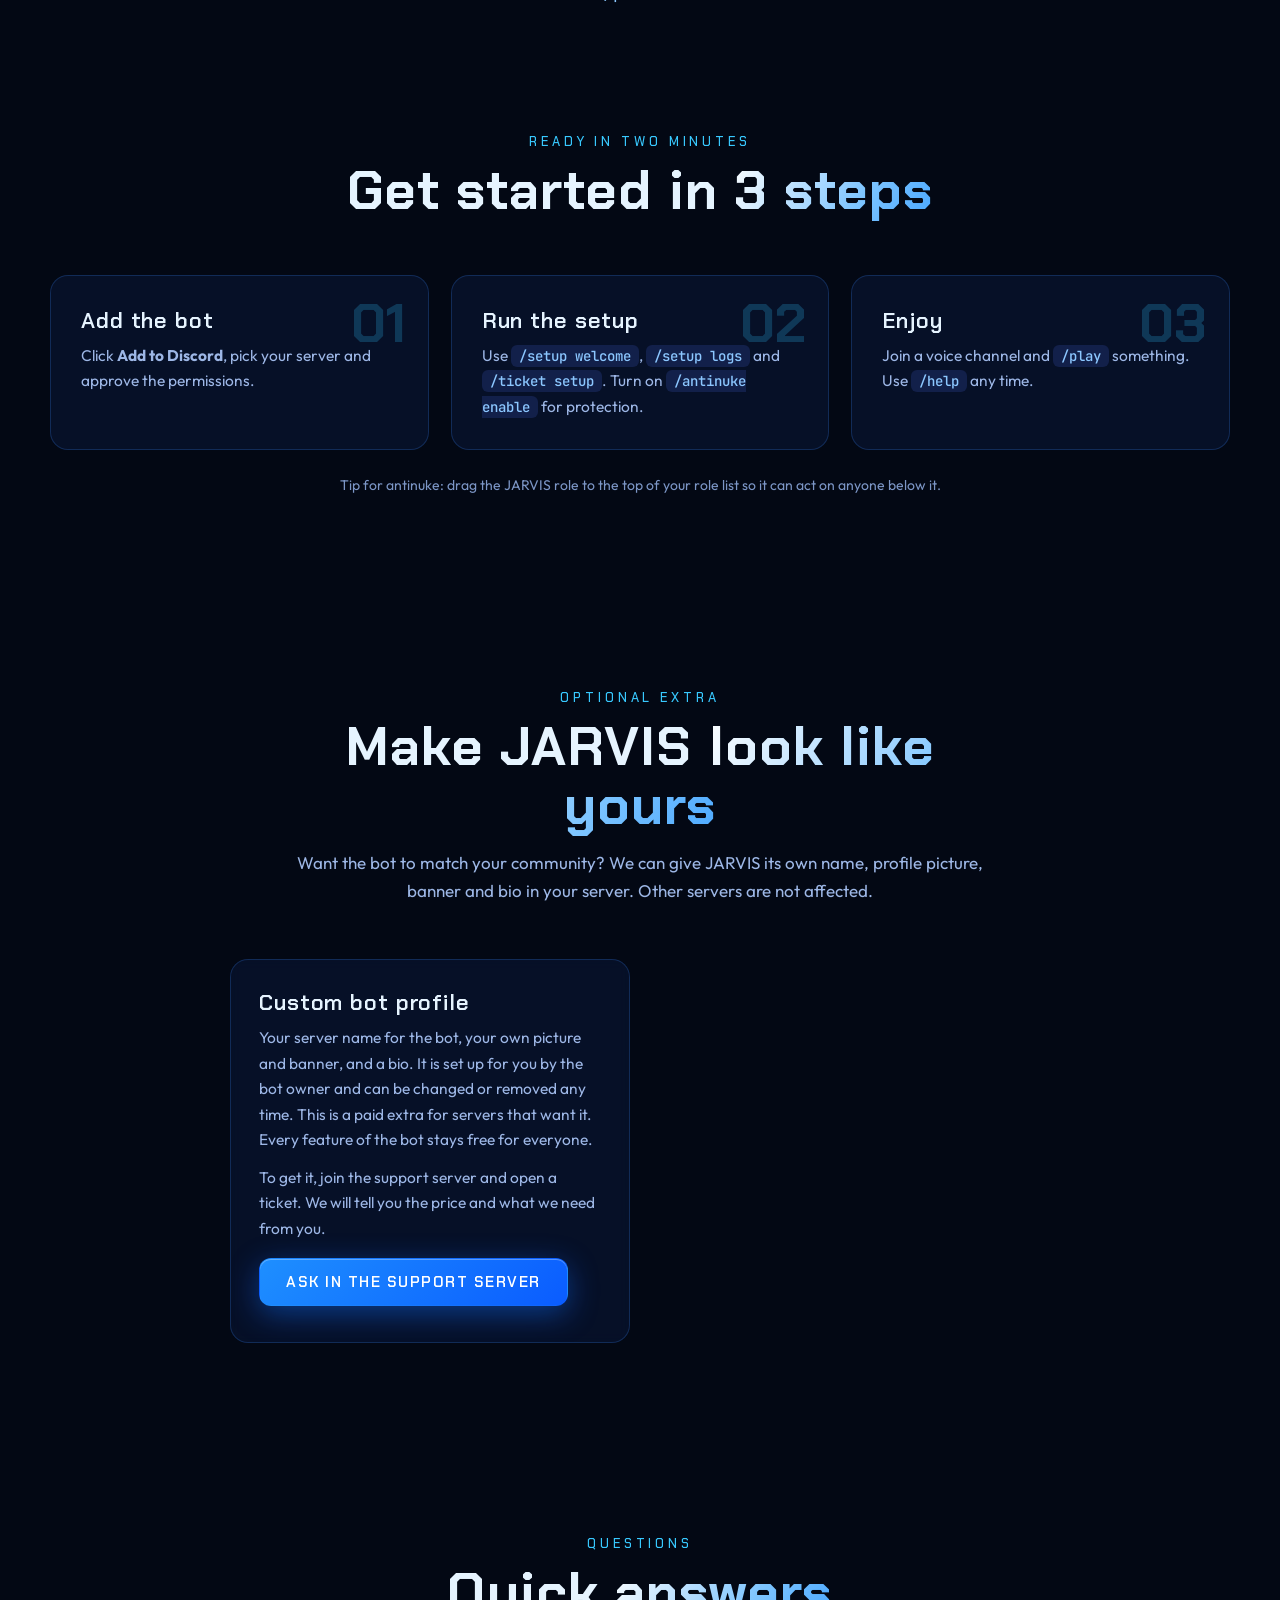
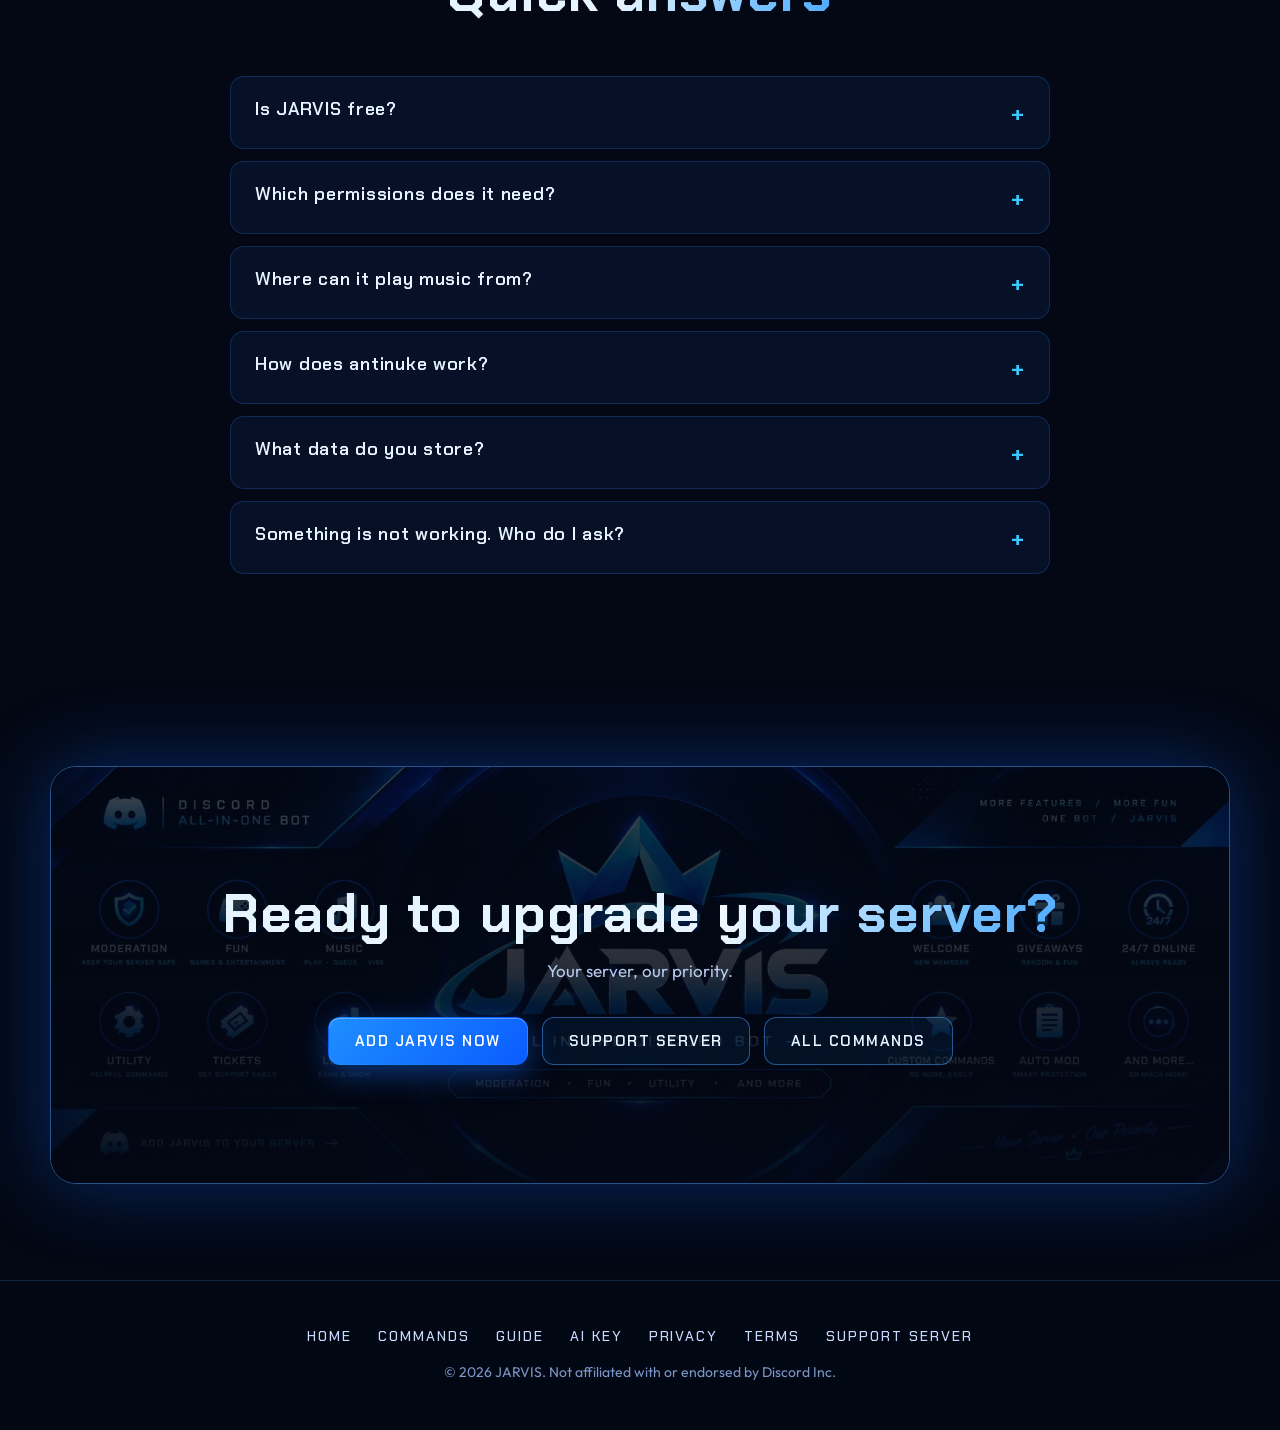
==== commit 58a84e1a: "Add files via upload" ====
--- a/index.html
+++ b/index.html
@@ -98,7 +98,7 @@
   <div class="sec-head rv"><div class="kicker">Questions</div><h2>Quick <span class="grad">answers</span></h2></div>
   <div class="faq rv">
     <details><summary>Is JARVIS free?</summary><p>Yes. All features are free to use. The only paid extra is an optional custom profile (your own bot name, picture, banner and bio in your server). Ask in the support server.</p></details>
-    <details><summary>Which permissions does it need?</summary><p>The invite asks for Administrator so every feature works out of the box. You can lower it, but antinuke, tickets, roles and music need Manage Channels, Manage Roles, Ban Members, View Audit Log, Connect and Speak.</p></details>
+    <details><summary>Which permissions does it need?</summary><p>The invite does <b>not</b> ask for Administrator. It asks only for what the features need: Manage Channels, Manage Roles, Ban and Kick Members, View Audit Log, Manage Messages, Manage Webhooks, Connect, Speak and similar. If a feature says it is missing a permission, give the bot that permission in the channel, and make sure the JARVIS role is above the roles it manages.</p></details>
     <details><summary>Where can it play music from?</summary><p>SoundCloud, Spotify songs, albums and playlists, and direct audio links. It can stay in a voice channel 24/7 with <code>/247 enable</code>.</p></details>
     <details><summary>How does antinuke work?</summary><p>If someone deletes or creates too many channels or roles, bans or kicks too many people, or creates webhooks too fast, JARVIS punishes them in seconds (ban, kick or strip roles) and alerts the owner. You can whitelist people you trust.</p></details>
     <details><summary>What data do you store?</summary><p>Only what features need, like settings, levels and tickets. See the <a href="privacy.html">privacy policy</a>. Data is deleted when the bot leaves your server.</p></details>
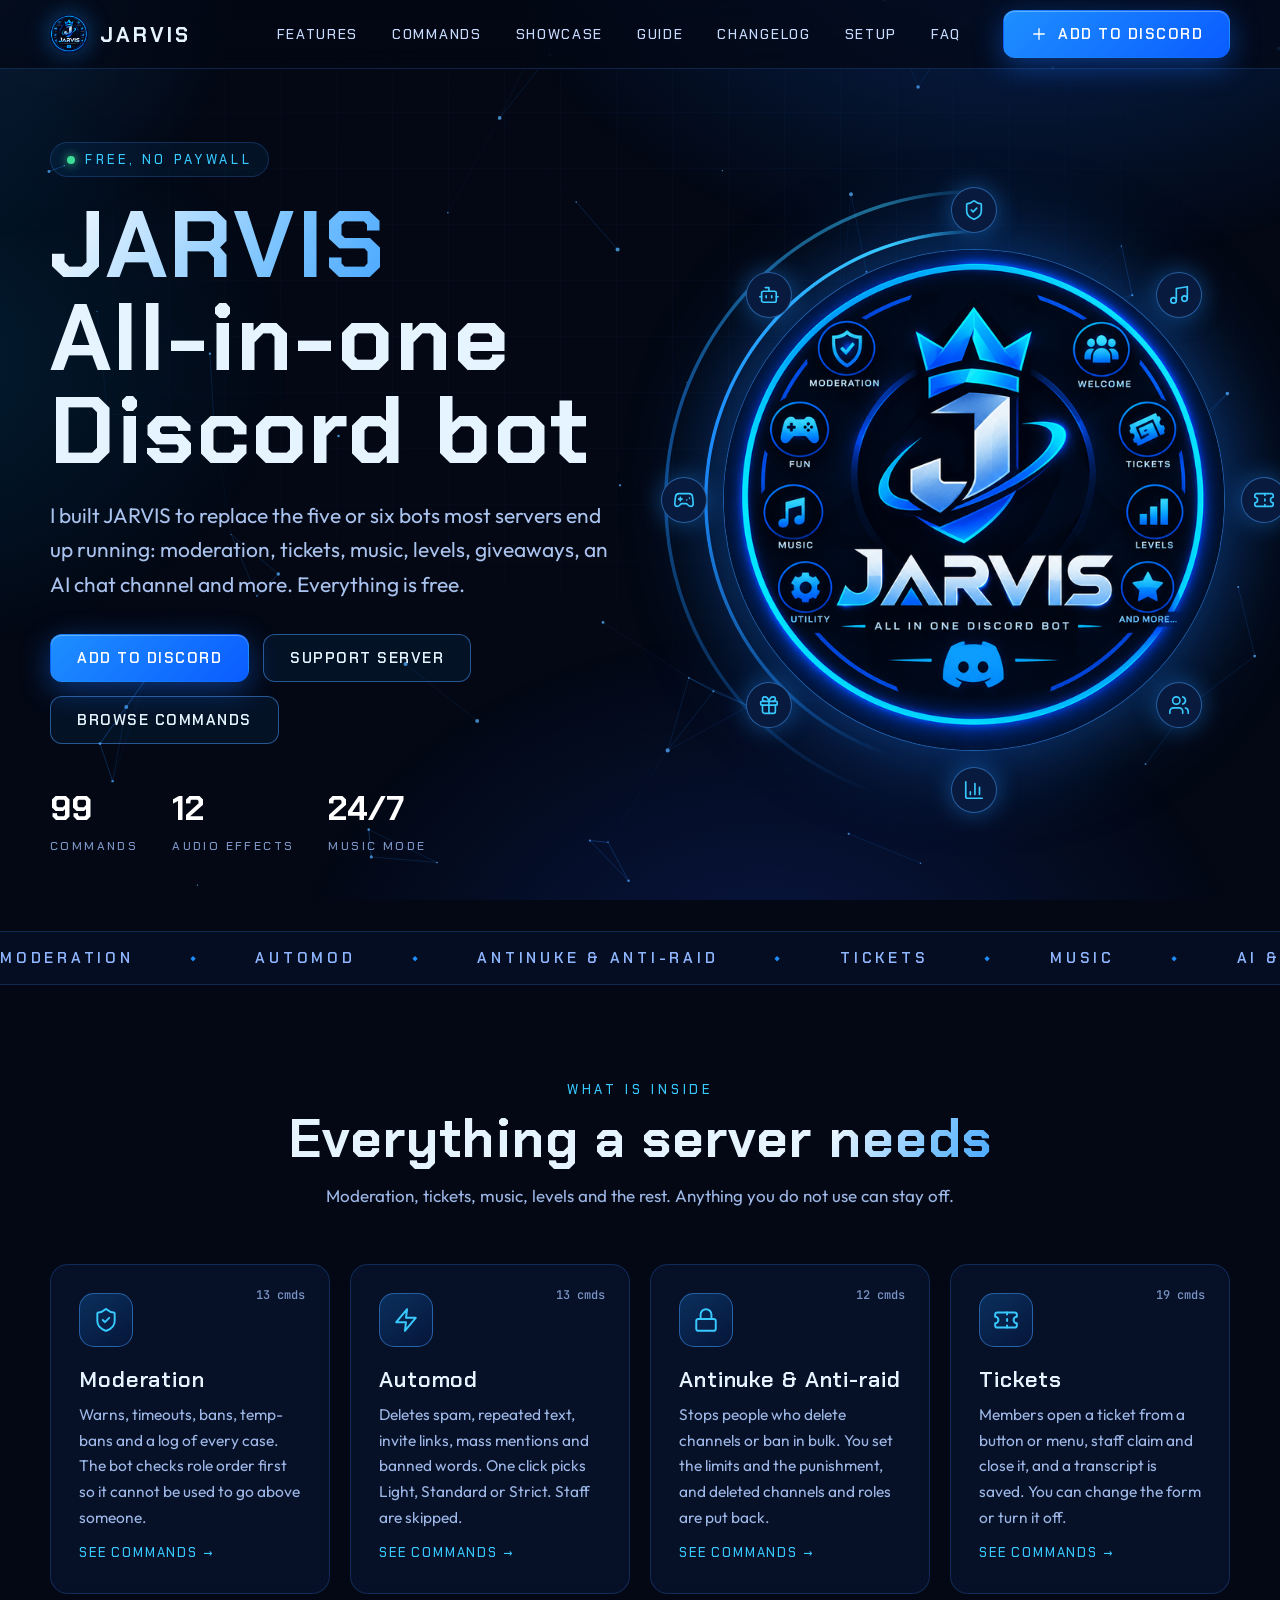
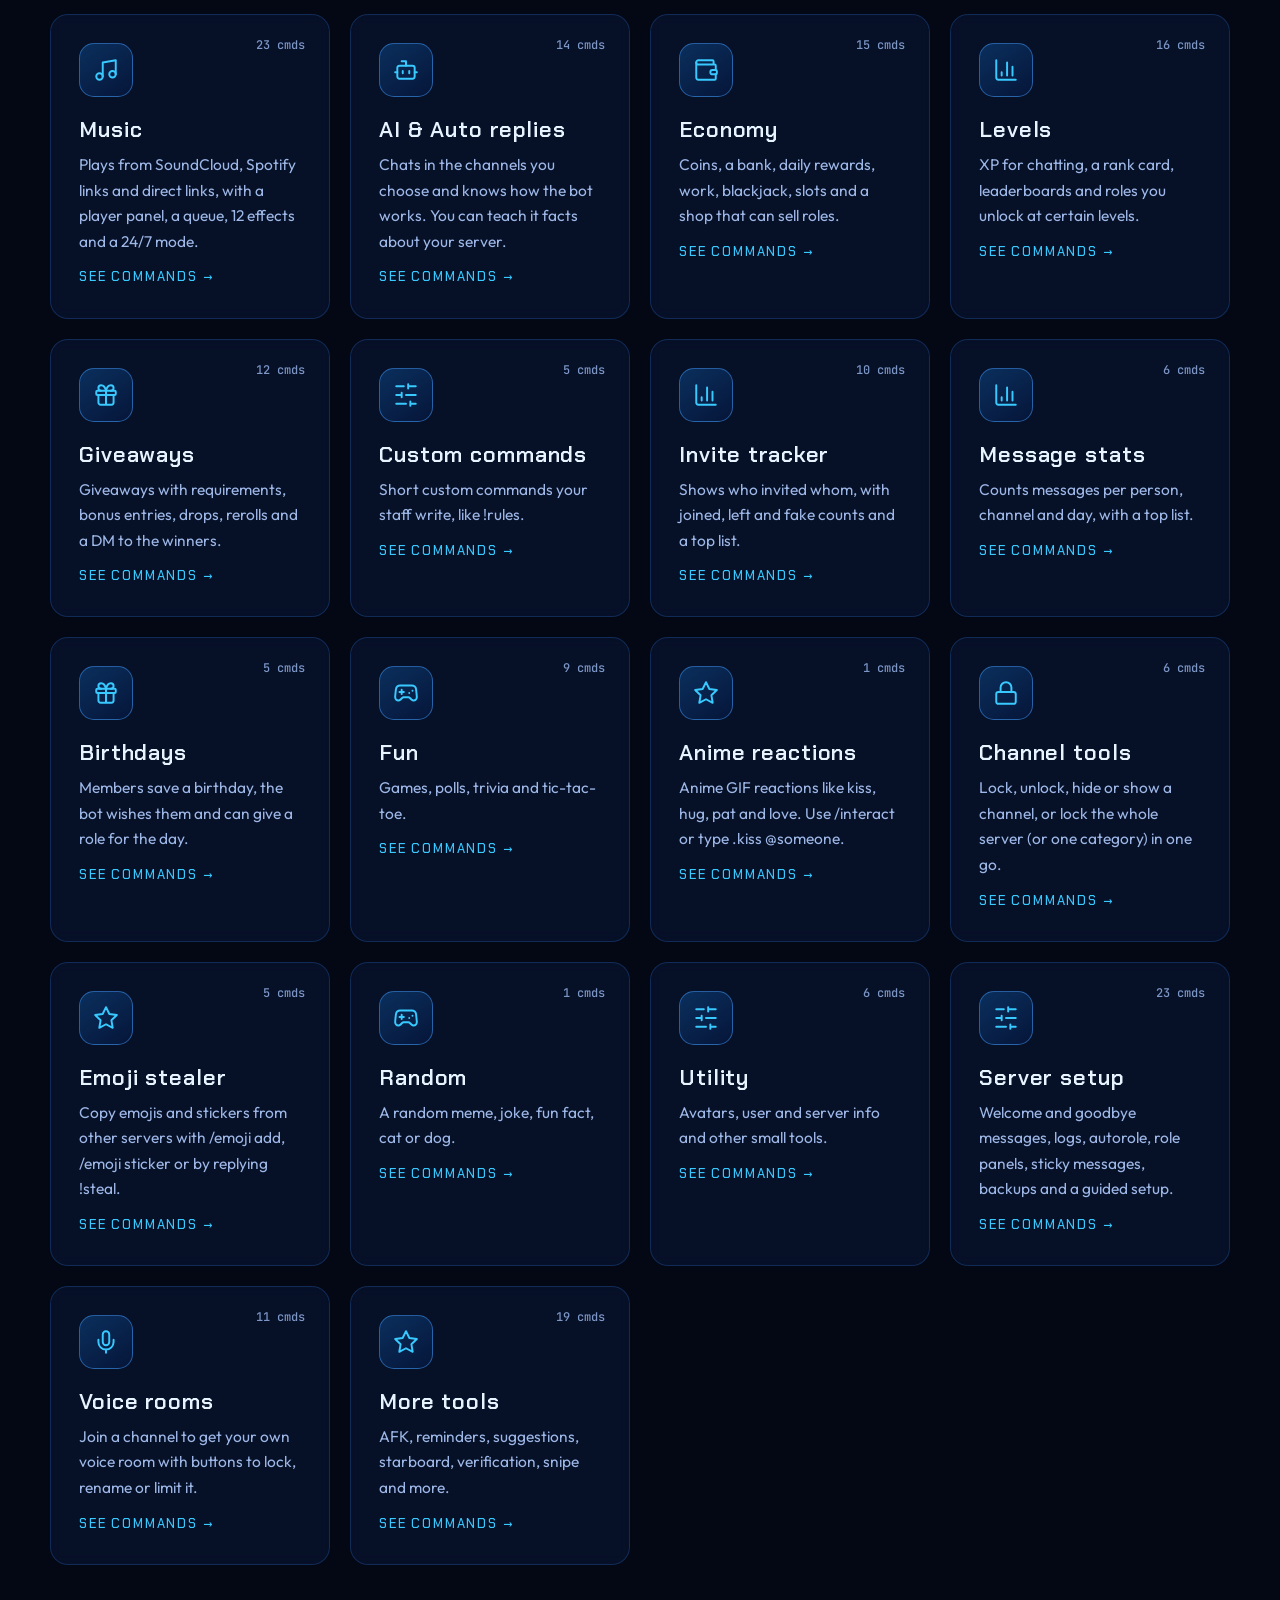
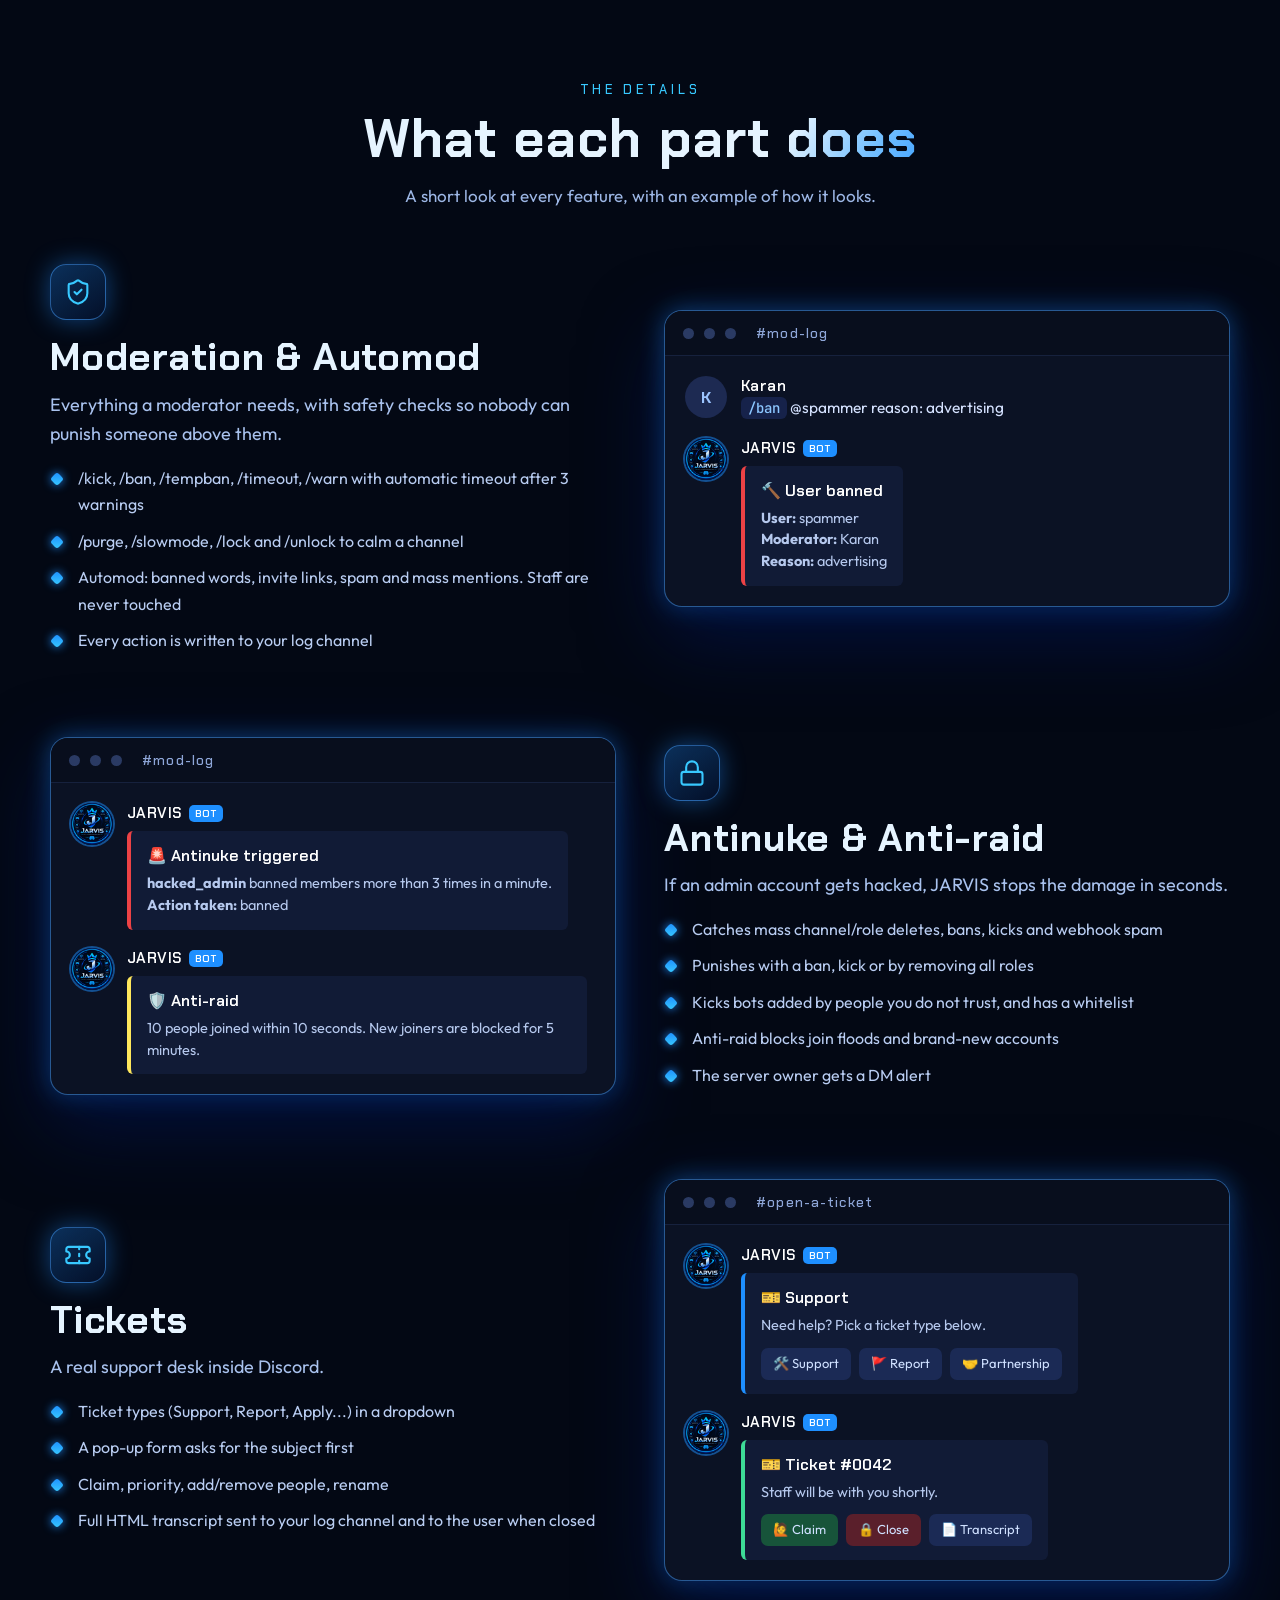
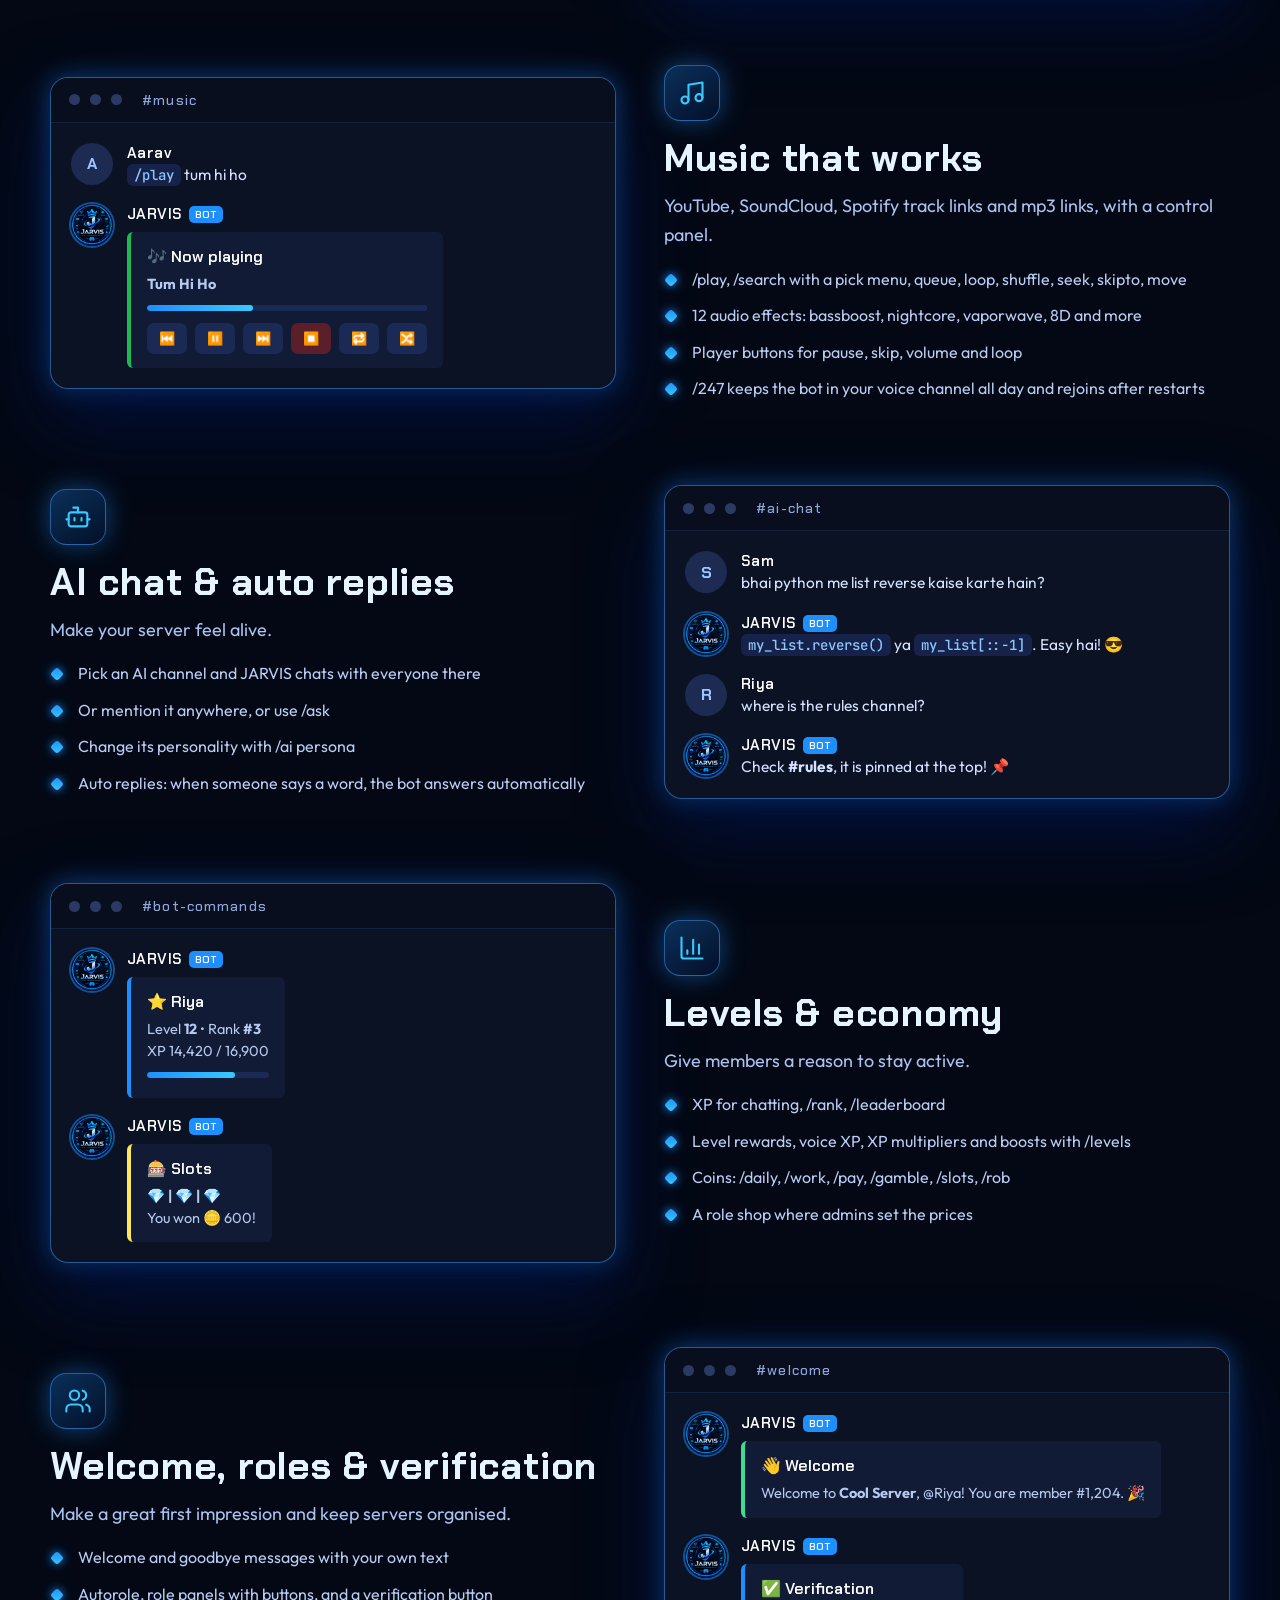
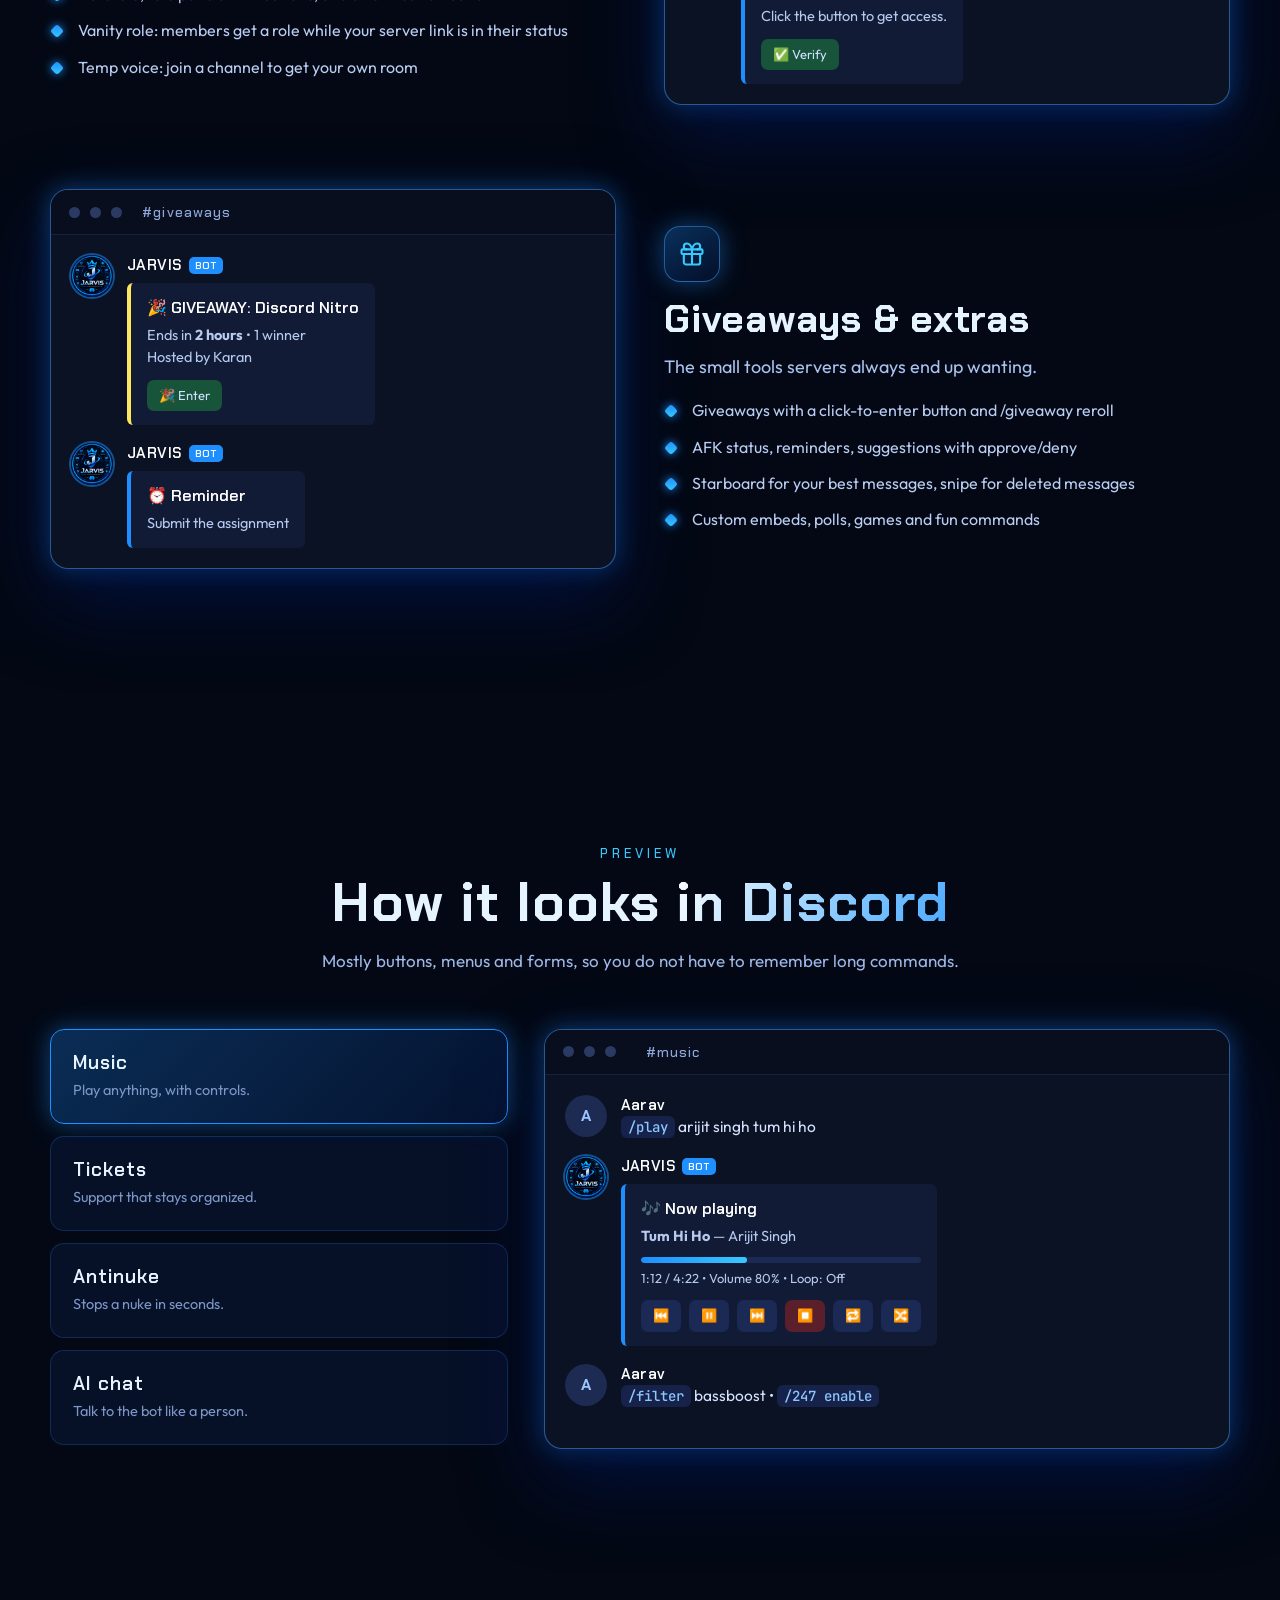
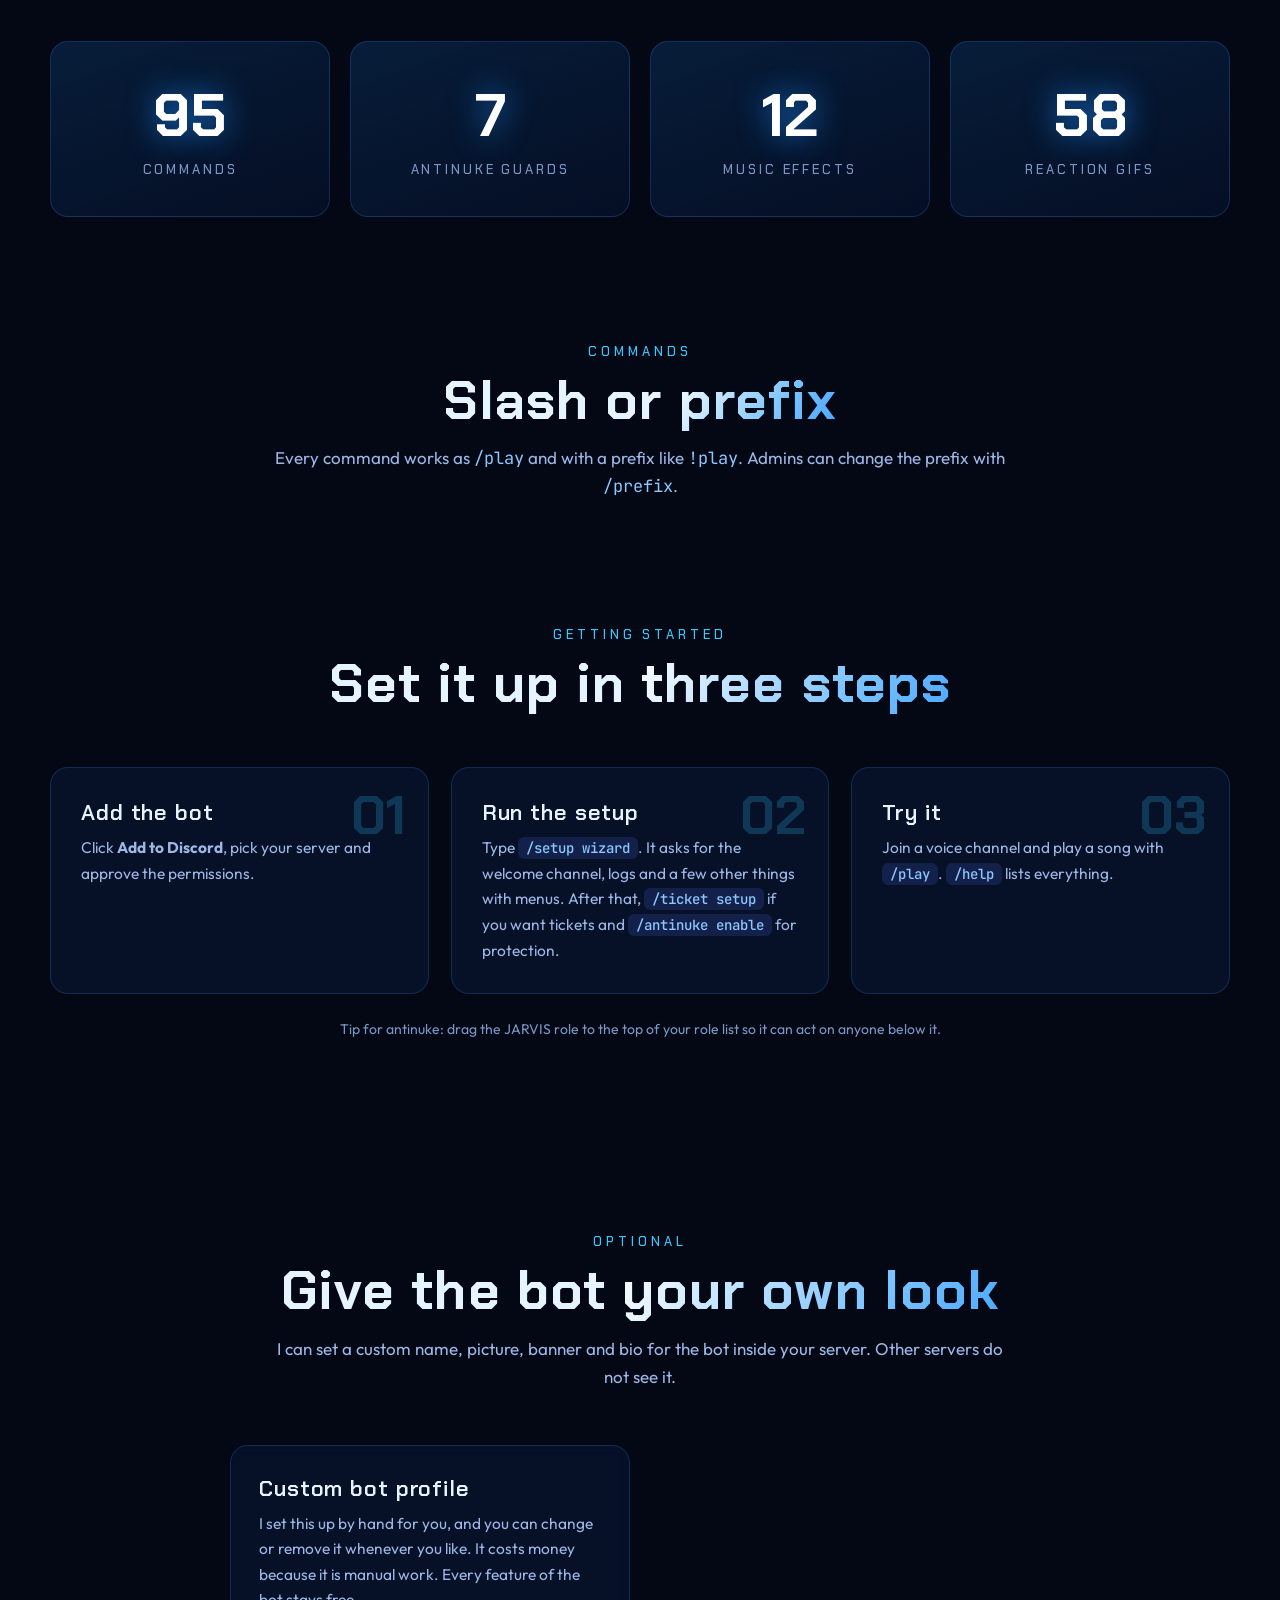
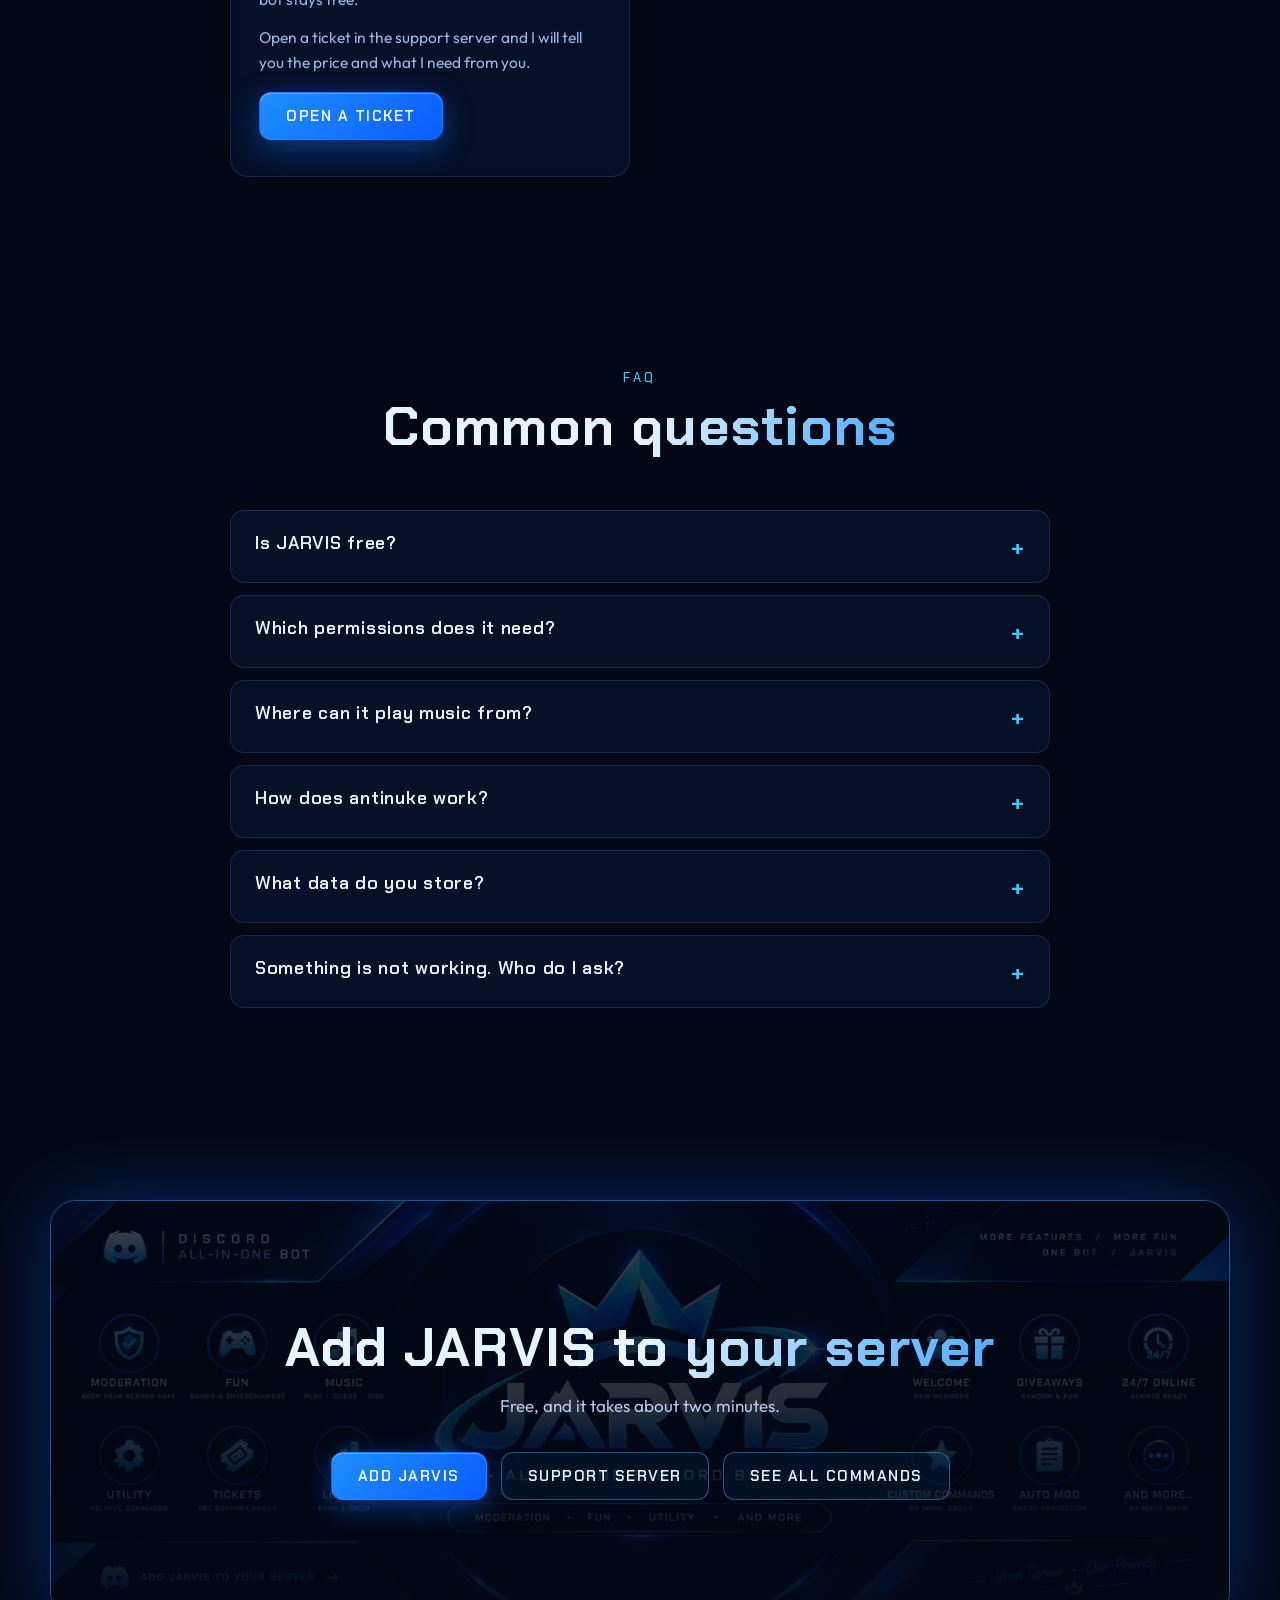
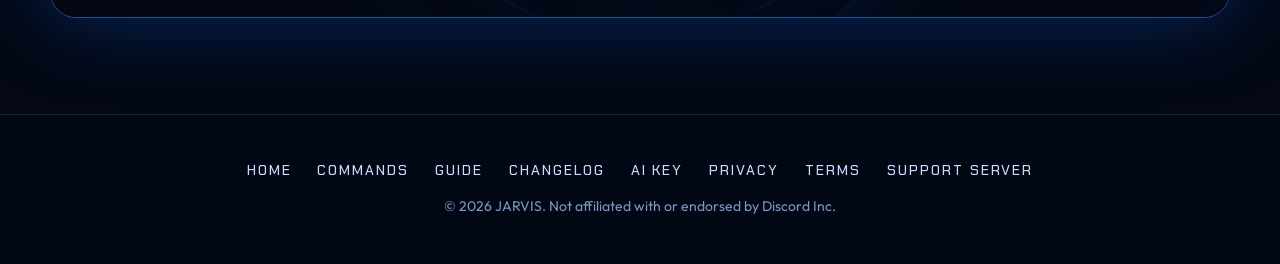
==== commit 1221e5b4: "Add files via upload" ====
--- a/index.html
+++ b/index.html
@@ -3,10 +3,10 @@
 <head>
 <meta charset="utf-8">
 <meta name="viewport" content="width=device-width, initial-scale=1">
-<title>JARVIS | All-in-One Discord Bot</title>
+<title>JARVIS | Free Discord bot</title>
 <meta name="description" content="JARVIS is a free all-in-one Discord bot: moderation, antinuke, tickets, music, AI chat, levels, economy, giveaways and more.">
 <meta name="theme-color" content="#030814">
-<meta property="og:title" content="JARVIS | All-in-One Discord Bot"><meta property="og:description" content="JARVIS is a free all-in-one Discord bot: moderation, antinuke, tickets, music, AI chat, levels, economy, giveaways and more."><meta property="og:image" content="assets/og.jpg"><meta property="og:type" content="website">
+<meta property="og:title" content="JARVIS | Free Discord bot"><meta property="og:description" content="JARVIS is a free all-in-one Discord bot: moderation, antinuke, tickets, music, AI chat, levels, economy, giveaways and more."><meta property="og:image" content="assets/og.jpg"><meta property="og:type" content="website">
 <meta name="twitter:card" content="summary_large_image">
 <link rel="icon" href="assets/favicon.png"><link rel="apple-touch-icon" href="assets/apple-touch-icon.png">
 <link rel="preconnect" href="https://fonts.googleapis.com"><link rel="preconnect" href="https://fonts.gstatic.com" crossorigin>
@@ -20,9 +20,9 @@
 <main>
 <div class="wrap hero">
   <div>
-    <span class="eyebrow"><i></i> Online 24/7 • Free</span>
+    <span class="eyebrow"><i></i> Free, no paywall</span>
     <h1><span class="grad">JARVIS</span><br>All-in-one<br>Discord bot</h1>
-    <p class="lead">Moderation, antinuke, tickets, music, AI chat, levels, economy and giveaways. One bot for everything your server needs, with nothing locked behind a paywall.</p>
+    <p class="lead">I built JARVIS to replace the five or six bots most servers end up running: moderation, tickets, music, levels, giveaways, an AI chat channel and more. Everything is free.</p>
     <div class="cta">
       <a class="btn btn-primary" data-invite href="#">Add to Discord</a>
       <a class="btn btn-ghost" data-support href="#">Support server</a>
@@ -45,17 +45,17 @@
 <div class="marquee" aria-hidden="true"><div class="marquee-track" id="marq"></div></div>
 
 <section id="features"><div class="wrap">
-  <div class="sec-head rv"><div class="kicker">Everything in one place</div><h2>One bot. <span class="grad">Every feature.</span></h2><p>Stop adding five different bots. JARVIS covers the whole server, and every feature is switchable per server.</p></div>
+  <div class="sec-head rv"><div class="kicker">What is inside</div><h2>Everything a server <span class="grad">needs</span></h2><p>Moderation, tickets, music, levels and the rest. Anything you do not use can stay off.</p></div>
   <div class="grid" id="feature-grid"></div>
 </div></section>
 
 <section style="padding-top:20px"><div class="wrap">
-  <div class="sec-head rv"><div class="kicker">What each feature does</div><h2>Every feature, <span class="grad">explained</span></h2><p>Here is what you get, with a preview of how it looks in Discord.</p></div>
+  <div class="sec-head rv"><div class="kicker">The details</div><h2>What each part <span class="grad">does</span></h2><p>A short look at every feature, with an example of how it looks.</p></div>
   <div id="details"></div>
 </div></section>
 
 <section id="showcase"><div class="wrap">
-  <div class="sec-head rv"><div class="kicker">See it in action</div><h2>Built to feel <span class="grad">fast and clean</span></h2><p>Buttons, dropdowns and pop-up forms instead of long commands to remember.</p></div>
+  <div class="sec-head rv"><div class="kicker">Preview</div><h2>How it looks <span class="grad">in Discord</span></h2><p>Mostly buttons, menus and forms, so you do not have to remember long commands.</p></div>
   <div class="show rv">
     <div class="tabs" id="tabs"></div>
     <div class="chat"><div class="chat-bar"><i></i><i></i><i></i>&nbsp;&nbsp;<span id="chat-ch">#music</span></div><div class="chat-body" id="chat-body"></div></div>
@@ -67,50 +67,50 @@
     <div class="num"><b data-to="1" data-count="cmds">0</b><span>Commands</span></div>
     <div class="num"><b data-to="7">0</b><span>Antinuke guards</span></div>
     <div class="num"><b data-to="12">0</b><span>Music effects</span></div>
-    <div class="num"><b data-to="100" data-suffix="%">0</b><span>Free to use</span></div>
+    <div class="num"><b data-to="60">0</b><span>Reaction GIFs</span></div>
   </div>
 </div></section>
 
 <section style="padding:30px 0"><div class="wrap">
-  <div class="sec-head rv" style="margin-bottom:0"><div class="kicker">Two ways to use it</div><h2>Slash commands <span class="grad">and prefix</span></h2><p>Every command works as <code style="font-family:var(--mono);color:#8cc7ff">/play</code> and with a prefix like <code style="font-family:var(--mono);color:#8cc7ff">!play</code>. Admins can change the prefix with <code style="font-family:var(--mono);color:#8cc7ff">/prefix</code>.</p></div>
+  <div class="sec-head rv" style="margin-bottom:0"><div class="kicker">Commands</div><h2>Slash or <span class="grad">prefix</span></h2><p>Every command works as <code style="font-family:var(--mono);color:#8cc7ff">/play</code> and with a prefix like <code style="font-family:var(--mono);color:#8cc7ff">!play</code>. Admins can change the prefix with <code style="font-family:var(--mono);color:#8cc7ff">/prefix</code>.</p></div>
 </div></section>
 
 <section id="setup"><div class="wrap">
-  <div class="sec-head rv"><div class="kicker">Ready in two minutes</div><h2>Get started in <span class="grad">3 steps</span></h2></div>
+  <div class="sec-head rv"><div class="kicker">Getting started</div><h2>Set it up in <span class="grad">three steps</span></h2></div>
   <div class="steps">
     <div class="step rv"><h3>Add the bot</h3><p>Click <b>Add to Discord</b>, pick your server and approve the permissions.</p></div>
-    <div class="step rv"><h3>Run the setup</h3><p>Use <code>/setup welcome</code>, <code>/setup logs</code> and <code>/ticket setup</code>. Turn on <code>/antinuke enable</code> for protection.</p></div>
-    <div class="step rv"><h3>Enjoy</h3><p>Join a voice channel and <code>/play</code> something. Use <code>/help</code> any time.</p></div>
+    <div class="step rv"><h3>Run the setup</h3><p>Type <code>/setup wizard</code>. It asks for the welcome channel, logs and a few other things with menus. After that, <code>/ticket setup</code> if you want tickets and <code>/antinuke enable</code> for protection.</p></div>
+    <div class="step rv"><h3>Try it</h3><p>Join a voice channel and play a song with <code>/play</code>. <code>/help</code> lists everything.</p></div>
   </div>
   <p class="legal rv" style="text-align:center;margin-top:24px">Tip for antinuke: drag the JARVIS role to the top of your role list so it can act on anyone below it.</p>
 </div></section>
 
 <section id="custom"><div class="wrap">
-  <div class="sec-head rv"><div class="kicker">Optional extra</div><h2>Make JARVIS <span class="grad">look like yours</span></h2><p>Want the bot to match your community? We can give JARVIS its own name, profile picture, banner and bio in your server. Other servers are not affected.</p></div>
+  <div class="sec-head rv"><div class="kicker">Optional</div><h2>Give the bot <span class="grad">your own look</span></h2><p>I can set a custom name, picture, banner and bio for the bot inside your server. Other servers do not see it.</p></div>
   <div class="grid" style="max-width:820px;margin:auto">
-    <div class="card rv"><h3>Custom bot profile</h3><p>Your server name for the bot, your own picture and banner, and a bio. It is set up for you by the bot owner and can be changed or removed any time. This is a paid extra for servers that want it. Every feature of the bot stays free for everyone.</p>
-      <p style="margin-top:12px">To get it, join the support server and open a ticket. We will tell you the price and what we need from you.</p>
-      <a class="btn btn-primary" data-support href="#" style="margin-top:16px;display:inline-block">Ask in the support server</a></div>
+    <div class="card rv"><h3>Custom bot profile</h3><p>I set this up by hand for you, and you can change or remove it whenever you like. It costs money because it is manual work. Every feature of the bot stays free.</p>
+      <p style="margin-top:12px">Open a ticket in the support server and I will tell you the price and what I need from you.</p>
+      <a class="btn btn-primary" data-support href="#" style="margin-top:16px;display:inline-block">Open a ticket</a></div>
   </div>
 </div></section>
 
 <section id="faq"><div class="wrap">
-  <div class="sec-head rv"><div class="kicker">Questions</div><h2>Quick <span class="grad">answers</span></h2></div>
+  <div class="sec-head rv"><div class="kicker">FAQ</div><h2>Common <span class="grad">questions</span></h2></div>
   <div class="faq rv">
-    <details><summary>Is JARVIS free?</summary><p>Yes. All features are free to use. The only paid extra is an optional custom profile (your own bot name, picture, banner and bio in your server). Ask in the support server.</p></details>
+    <details><summary>Is JARVIS free?</summary><p>Yes. The only thing that costs money is the optional custom bot profile (your own name, picture and banner for the bot in your server).</p></details>
     <details><summary>Which permissions does it need?</summary><p>The invite does <b>not</b> ask for Administrator. It asks only for what the features need: Manage Channels, Manage Roles, Ban and Kick Members, View Audit Log, Manage Messages, Manage Webhooks, Connect, Speak and similar. If a feature says it is missing a permission, give the bot that permission in the channel, and make sure the JARVIS role is above the roles it manages.</p></details>
     <details><summary>Where can it play music from?</summary><p>SoundCloud, Spotify songs, albums and playlists, and direct audio links. It can stay in a voice channel 24/7 with <code>/247 enable</code>.</p></details>
-    <details><summary>How does antinuke work?</summary><p>If someone deletes or creates too many channels or roles, bans or kicks too many people, or creates webhooks too fast, JARVIS punishes them in seconds (ban, kick or strip roles) and alerts the owner. You can whitelist people you trust.</p></details>
+    <details><summary>How does antinuke work?</summary><p>You decide how many channel deletes, role deletes, bans, kicks and so on are allowed in how many seconds, and what happens after that (ban, kick, remove roles or a timeout). If someone goes over, the bot acts and tells the owner. Deleted channels and roles are put back. You can whitelist people you trust.</p></details>
     <details><summary>What data do you store?</summary><p>Only what features need, like settings, levels and tickets. See the <a href="privacy.html">privacy policy</a>. Data is deleted when the bot leaves your server.</p></details>
-    <details><summary>Something is not working. Who do I ask?</summary><p>Join the support server (link in the footer) or email us from the privacy page.</p></details>
+    <details><summary>Something is not working. Who do I ask?</summary><p>Ask in the support server (link in the footer).</p></details>
   </div>
 </div></section>
 
 <section><div class="wrap">
   <div class="cta-box rv">
     <img src="assets/banner.jpg" alt="" loading="lazy">
-    <div class="over"><h2>Ready to upgrade <span class="grad">your server?</span></h2><p style="color:#b6caee;max-width:520px">Your server, our priority.</p>
-      <div class="cta"><a class="btn btn-primary" data-invite href="#">Add JARVIS now</a><a class="btn btn-ghost" data-support href="#">Support server</a><a class="btn btn-ghost" href="commands.html">All commands</a></div></div>
+    <div class="over"><h2>Add JARVIS <span class="grad">to your server</span></h2><p style="color:#b6caee;max-width:520px">Free, and it takes about two minutes.</p>
+      <div class="cta"><a class="btn btn-primary" data-invite href="#">Add JARVIS</a><a class="btn btn-ghost" data-support href="#">Support server</a><a class="btn btn-ghost" href="commands.html">See all commands</a></div></div>
   </div>
 </div></section>
 </main>
--- a/style.css
+++ b/style.css
@@ -230,3 +230,7 @@
 .drow .chat{min-height:0}
 .drow .msg{opacity:1;transform:none;animation:none}
 @media(max-width:980px){.drow{grid-template-columns:1fr;gap:24px;margin-bottom:56px}.drow.flip .dtext{order:0}}
+
+.doc h2 .tag{font:500 13px var(--mono);color:#8cc7ff;background:#12204a;padding:3px 10px;border-radius:999px;margin-left:10px;vertical-align:middle}
+
+@media(min-width:861px) and (max-width:1240px){nav.main a{padding:8px 9px;letter-spacing:.06em;font-size:13px}.site-header .brand{margin-right:14px}}
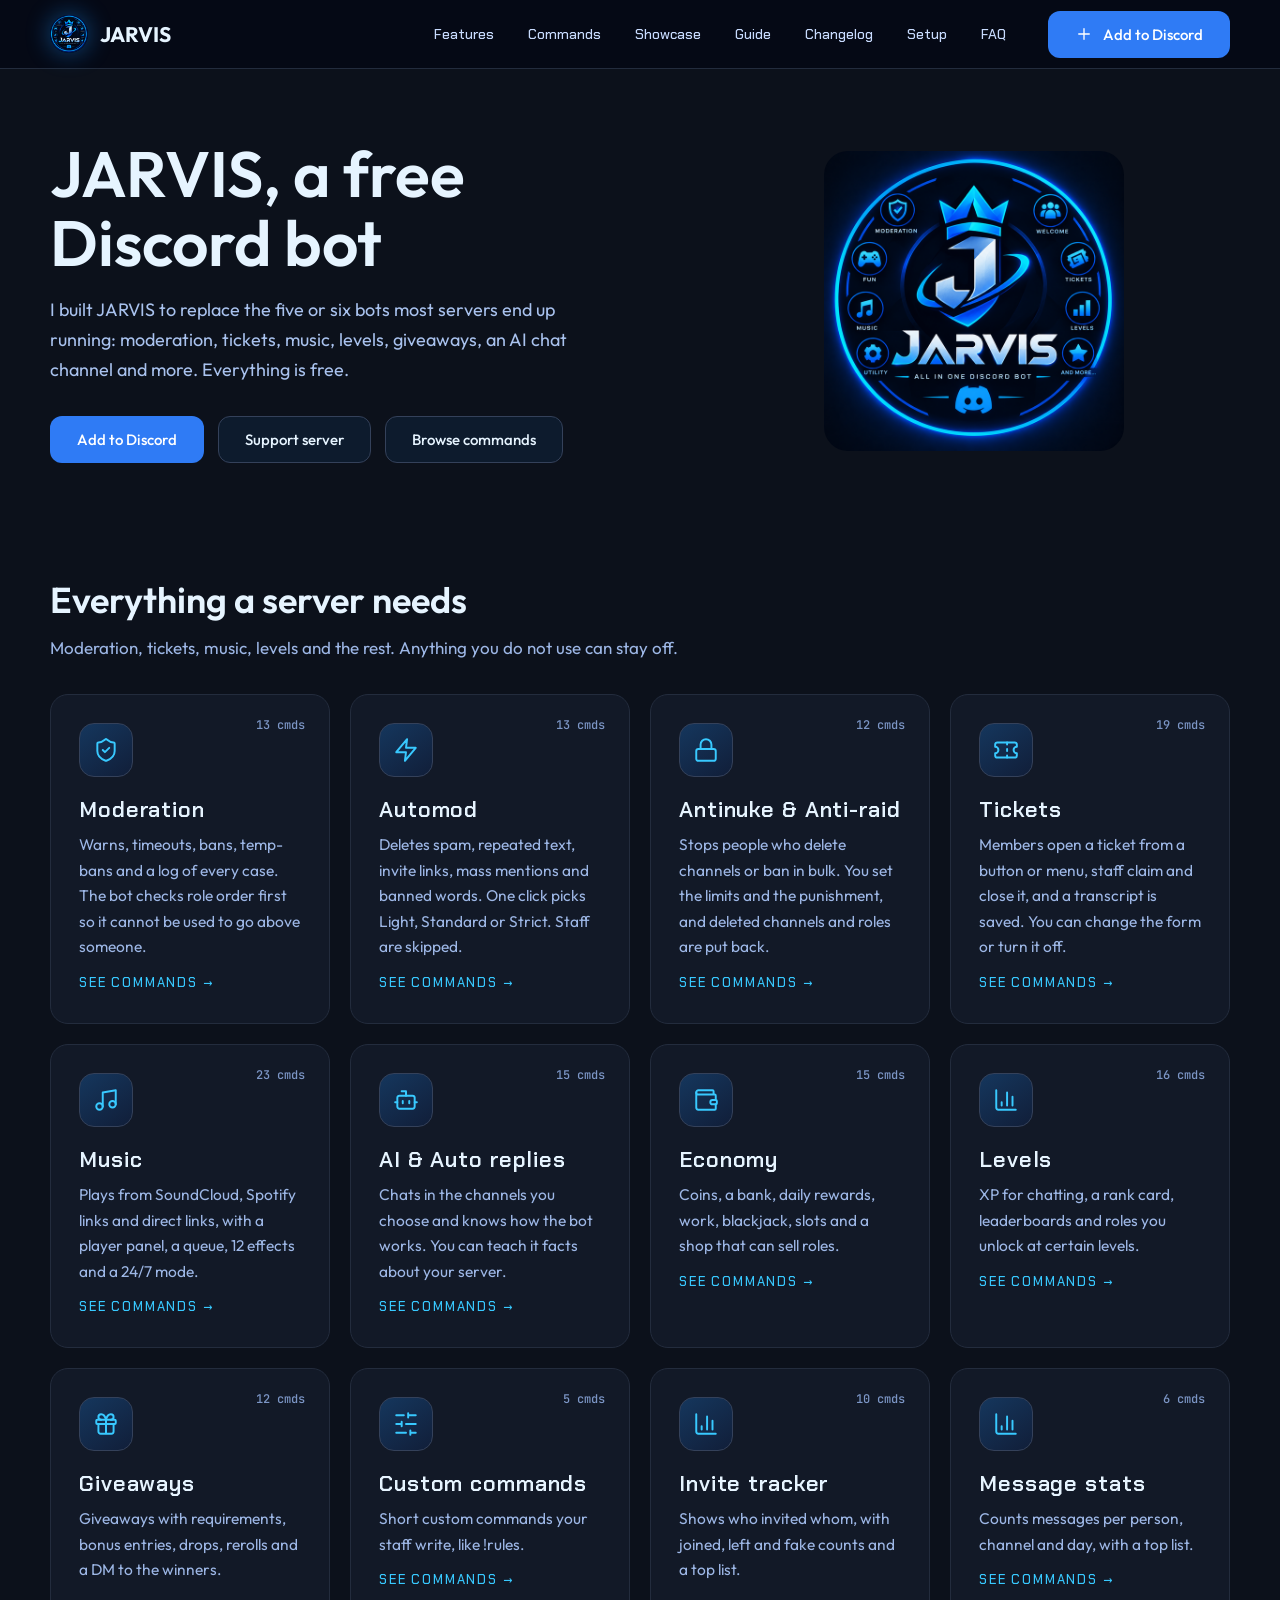
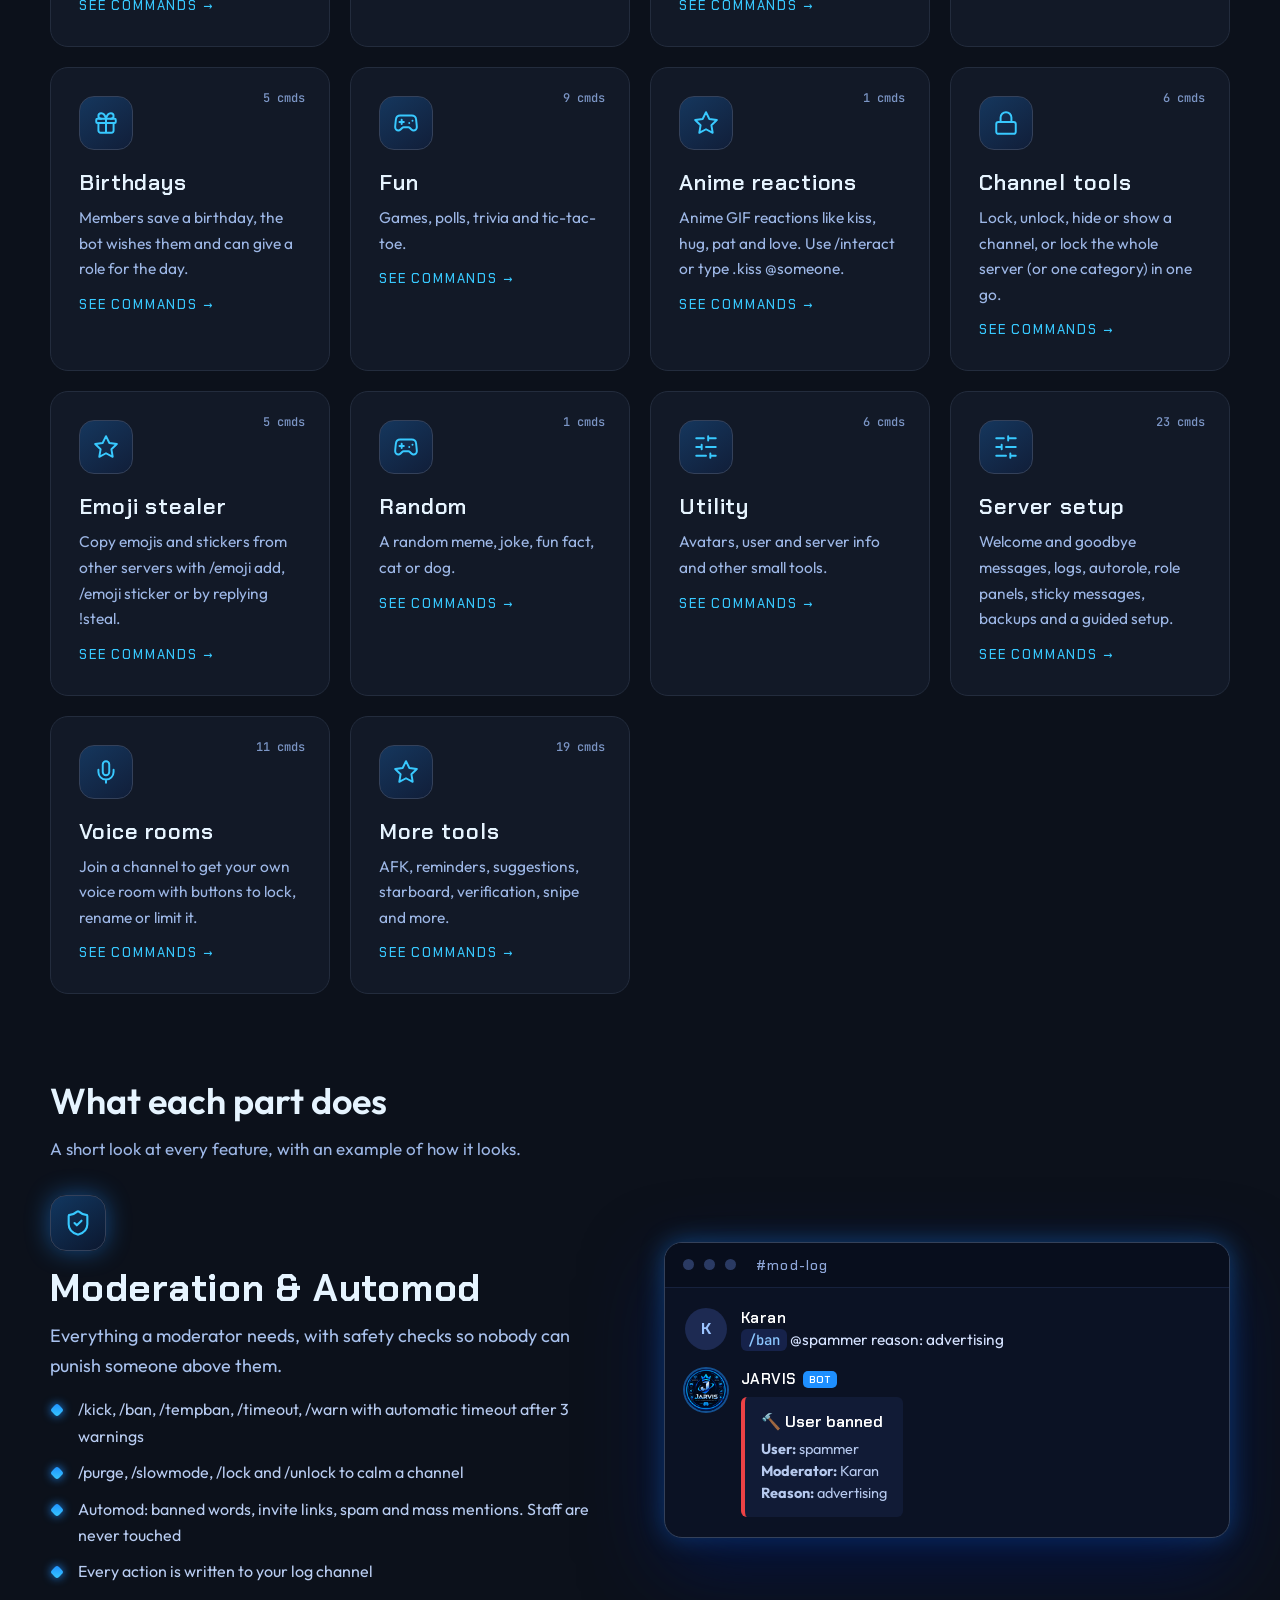
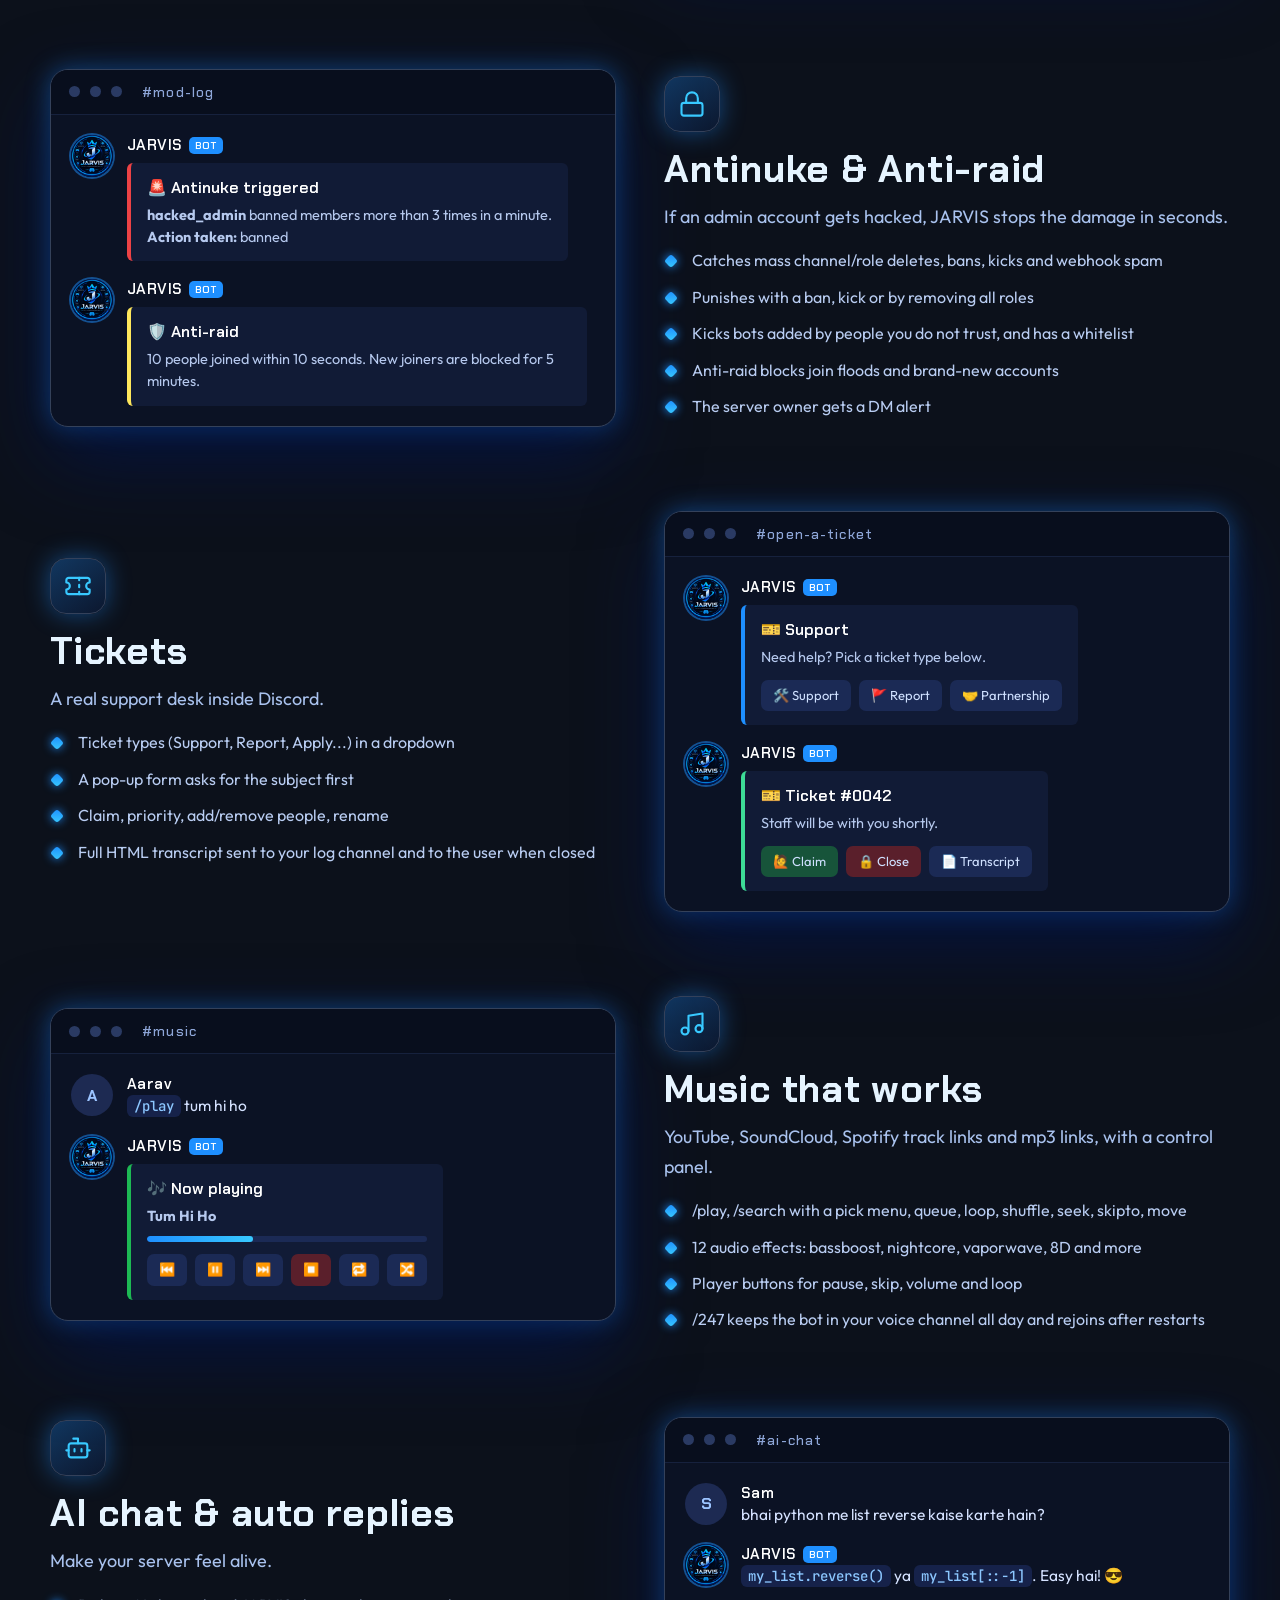
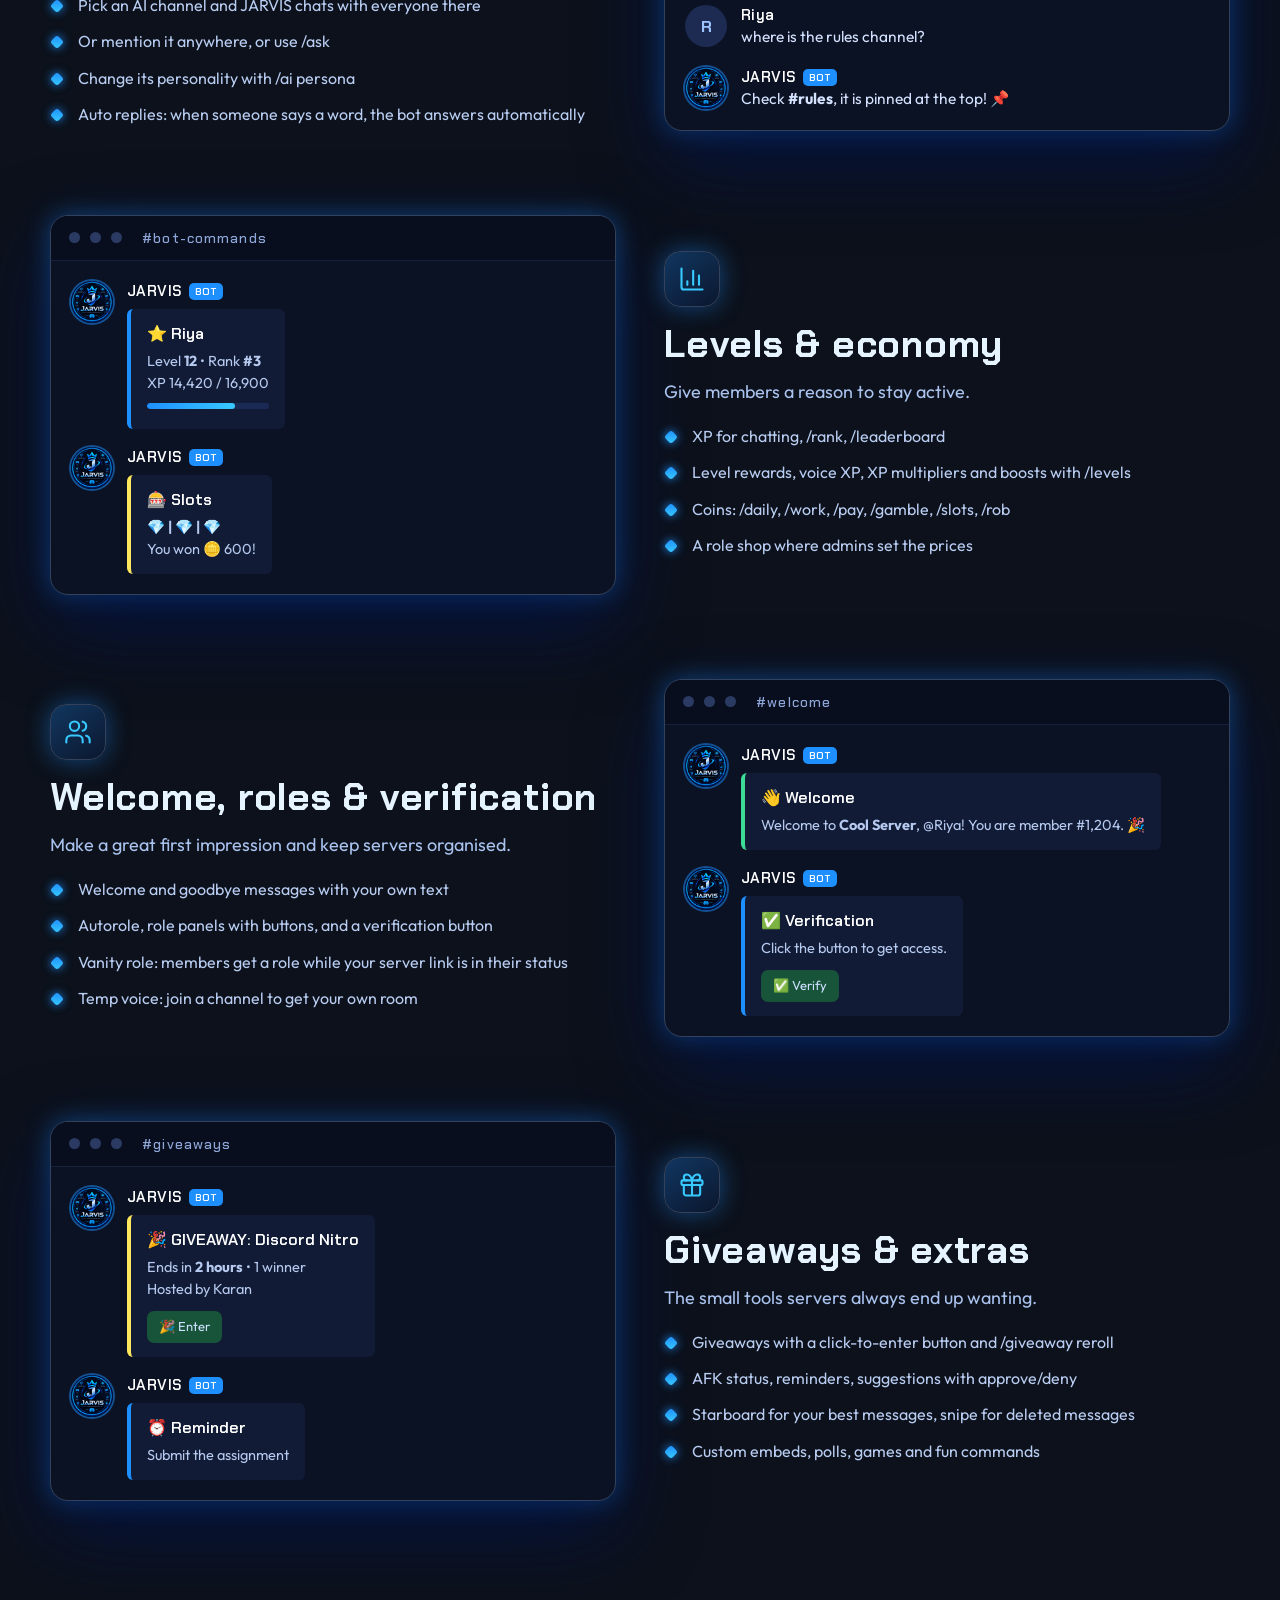
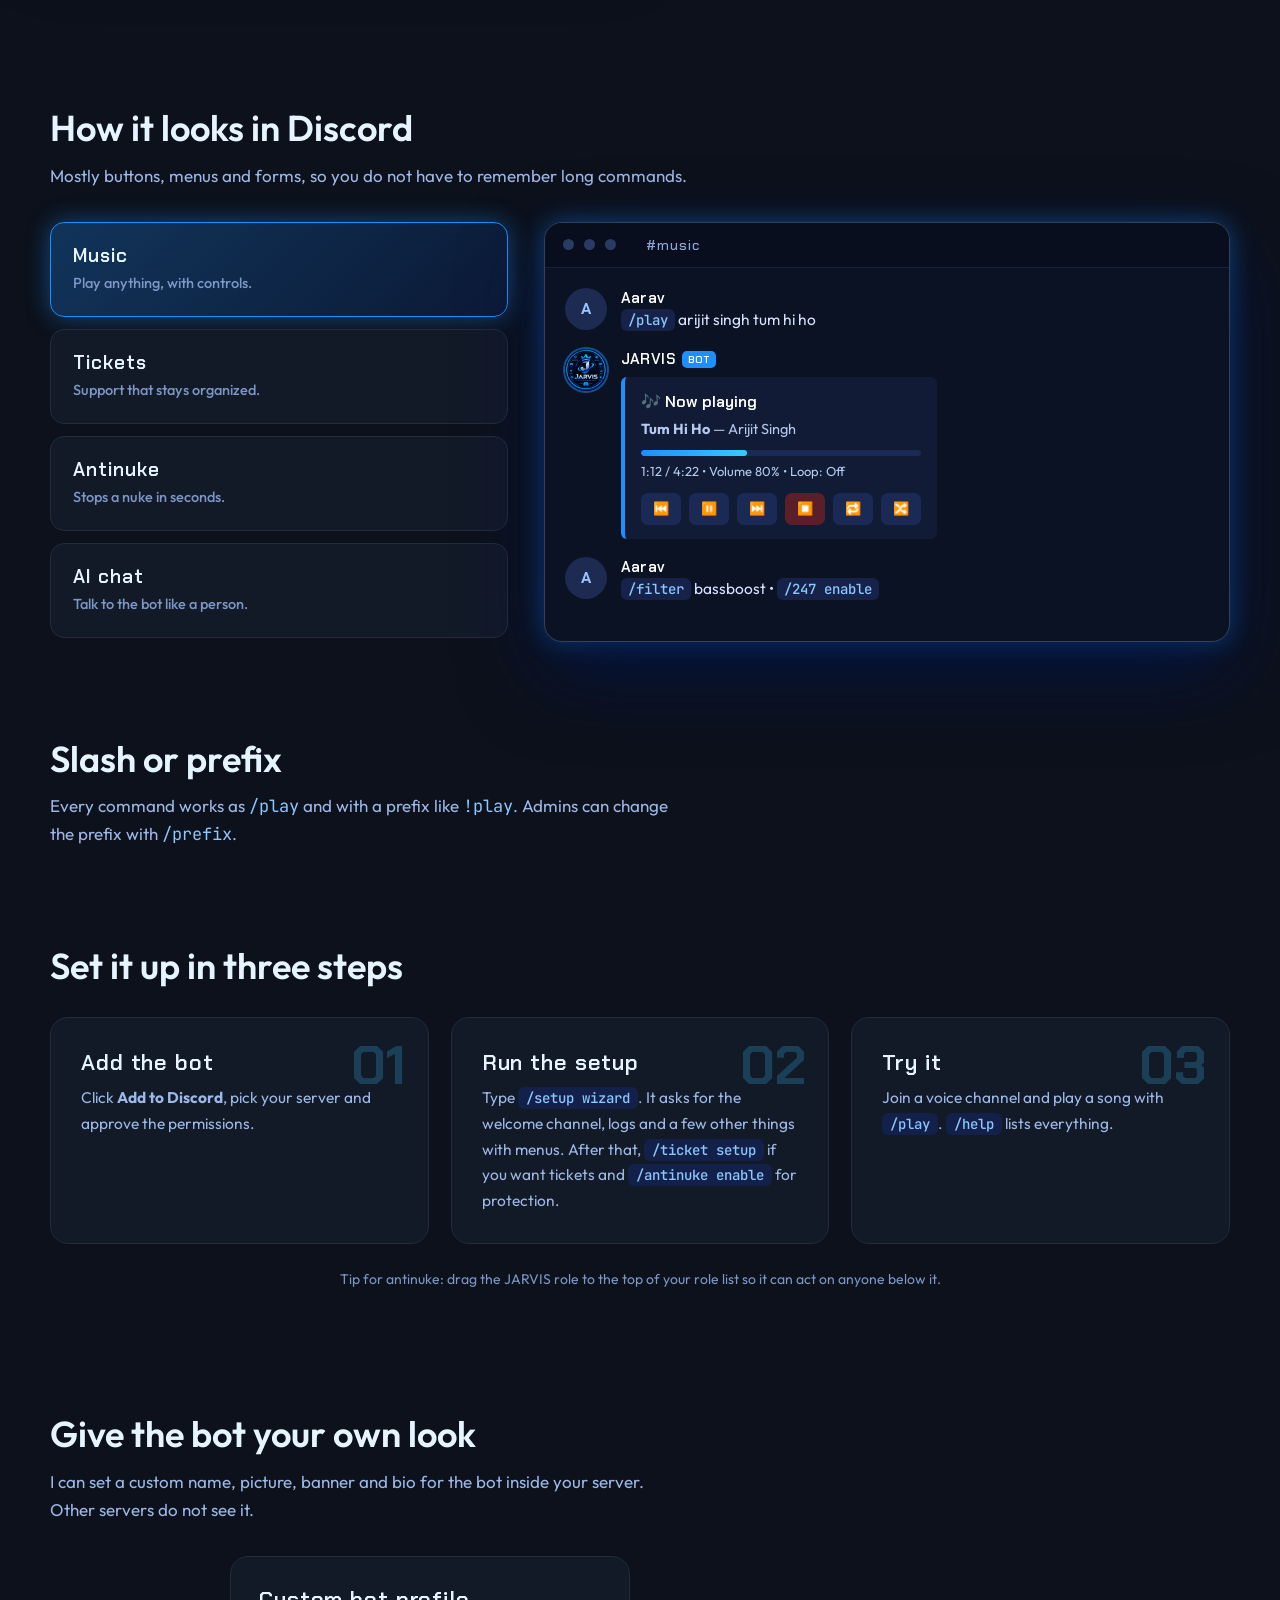
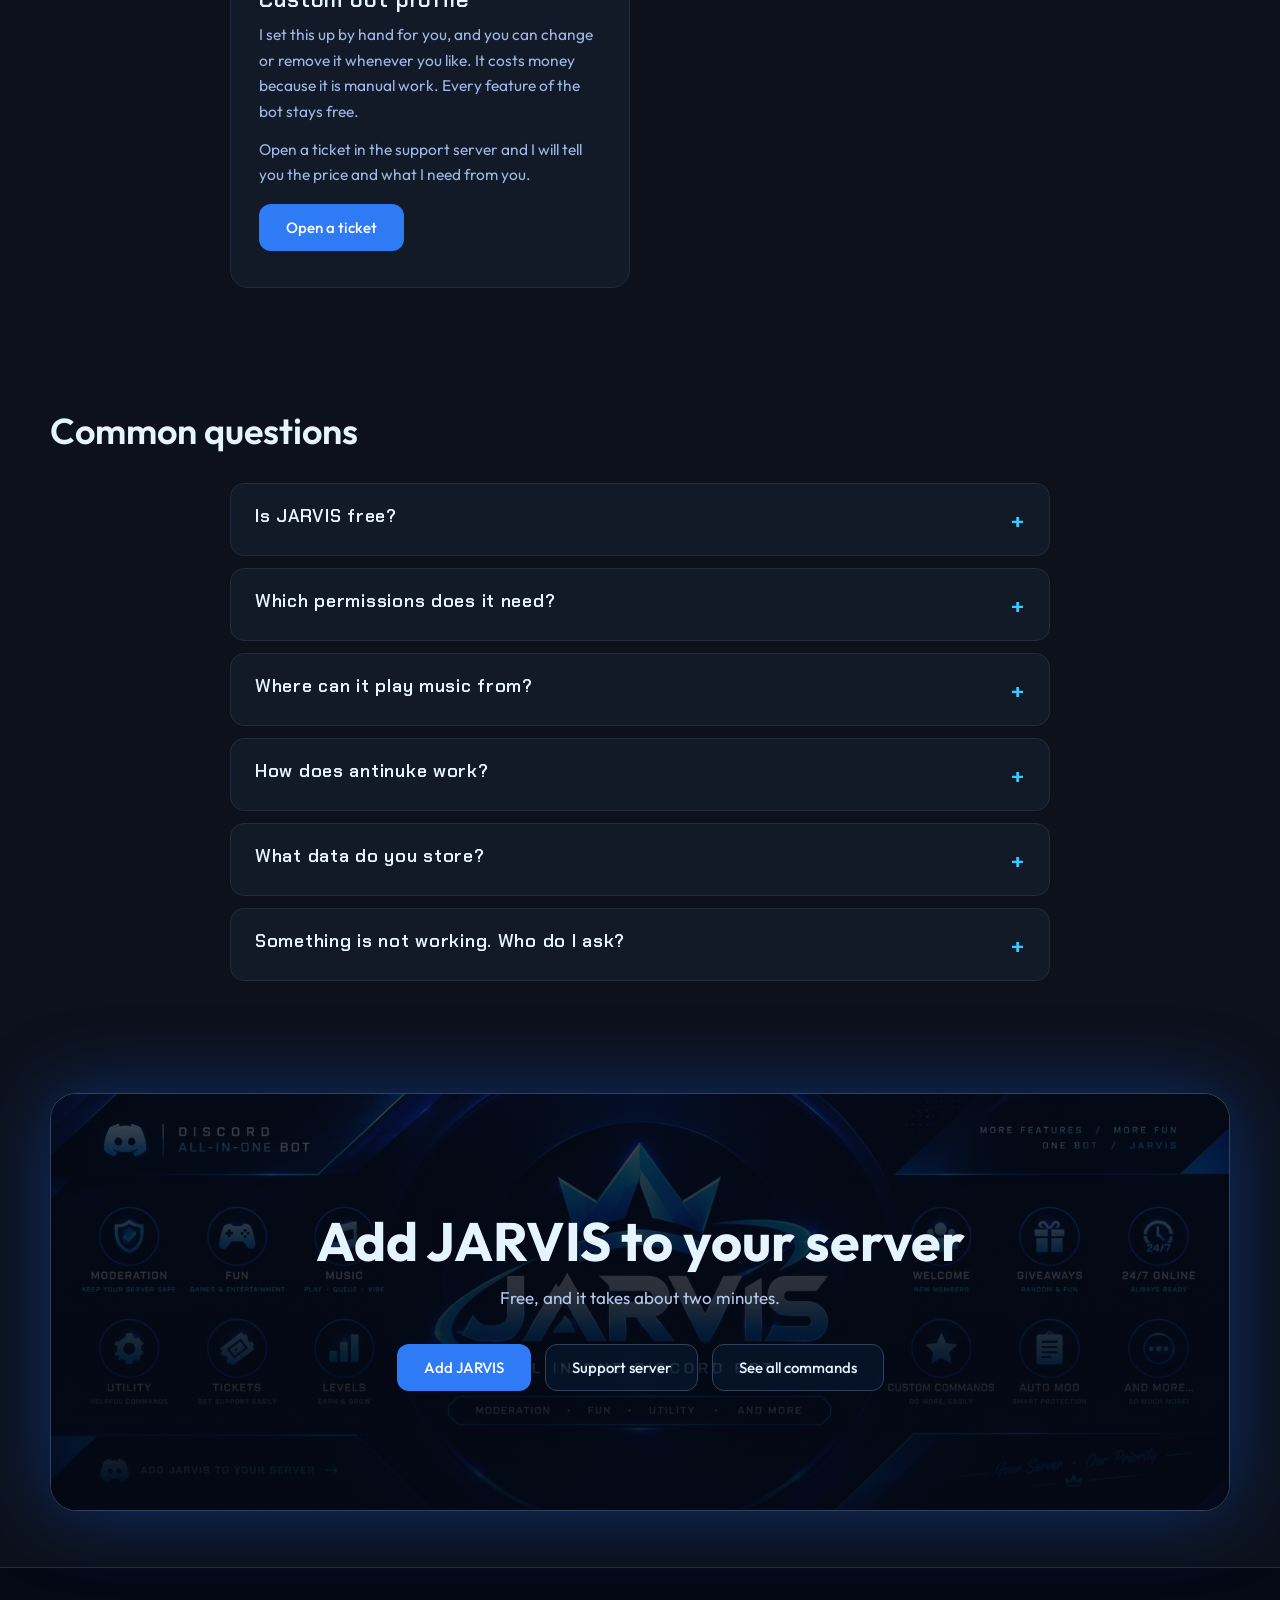
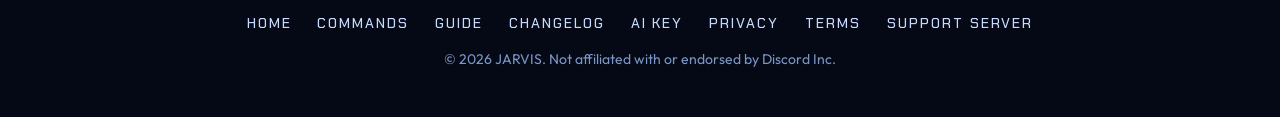
==== commit 1c898e46: "Add files via upload" ====
--- a/index.html
+++ b/index.html
@@ -14,69 +14,48 @@
 <link rel="stylesheet" href="style.css">
 </head>
 <body>
-<canvas id="net" aria-hidden="true"></canvas><div class="bg-glow"></div><div class="bg-grid"></div><div class="cursor-glow"></div>
 <div id="site-header"></div>
 
 <main>
 <div class="wrap hero">
   <div>
-    <span class="eyebrow"><i></i> Free, no paywall</span>
-    <h1><span class="grad">JARVIS</span><br>All-in-one<br>Discord bot</h1>
+    <h1>JARVIS, a free Discord bot</h1>
     <p class="lead">I built JARVIS to replace the five or six bots most servers end up running: moderation, tickets, music, levels, giveaways, an AI chat channel and more. Everything is free.</p>
     <div class="cta">
       <a class="btn btn-primary" data-invite href="#">Add to Discord</a>
       <a class="btn btn-ghost" data-support href="#">Support server</a>
       <a class="btn btn-ghost" href="commands.html">Browse commands</a>
     </div>
-    <div class="mini-stats">
-      <div><b data-to="1" data-count="cmds">0</b><span>Commands</span></div>
-      <div><b data-to="12">0</b><span>Audio effects</span></div>
-      <div data-hide-if-no-servers><b data-servers data-to="0">0</b><span>Servers</span></div>
-      <div><b>24/7</b><span>Music mode</span></div>
-    </div>
   </div>
   <div class="orbit-stage">
-    <div class="ring r2"></div><div class="ring"></div>
-    <div class="orbiter" id="orbiter"></div>
     <img class="logo" src="assets/logo.png" alt="JARVIS logo: a crowned J on a shield" width="640" height="640" fetchpriority="high">
   </div>
 </div>
 
-<div class="marquee" aria-hidden="true"><div class="marquee-track" id="marq"></div></div>
-
 <section id="features"><div class="wrap">
-  <div class="sec-head rv"><div class="kicker">What is inside</div><h2>Everything a server <span class="grad">needs</span></h2><p>Moderation, tickets, music, levels and the rest. Anything you do not use can stay off.</p></div>
+  <div class="sec-head rv"><h2>Everything a server needs</h2><p>Moderation, tickets, music, levels and the rest. Anything you do not use can stay off.</p></div>
   <div class="grid" id="feature-grid"></div>
 </div></section>
 
 <section style="padding-top:20px"><div class="wrap">
-  <div class="sec-head rv"><div class="kicker">The details</div><h2>What each part <span class="grad">does</span></h2><p>A short look at every feature, with an example of how it looks.</p></div>
+  <div class="sec-head rv"><h2>What each part does</h2><p>A short look at every feature, with an example of how it looks.</p></div>
   <div id="details"></div>
 </div></section>
 
 <section id="showcase"><div class="wrap">
-  <div class="sec-head rv"><div class="kicker">Preview</div><h2>How it looks <span class="grad">in Discord</span></h2><p>Mostly buttons, menus and forms, so you do not have to remember long commands.</p></div>
+  <div class="sec-head rv"><h2>How it looks in Discord</h2><p>Mostly buttons, menus and forms, so you do not have to remember long commands.</p></div>
   <div class="show rv">
     <div class="tabs" id="tabs"></div>
     <div class="chat"><div class="chat-bar"><i></i><i></i><i></i>&nbsp;&nbsp;<span id="chat-ch">#music</span></div><div class="chat-body" id="chat-body"></div></div>
   </div>
 </div></section>
 
-<section><div class="wrap">
-  <div class="numbers rv">
-    <div class="num"><b data-to="1" data-count="cmds">0</b><span>Commands</span></div>
-    <div class="num"><b data-to="7">0</b><span>Antinuke guards</span></div>
-    <div class="num"><b data-to="12">0</b><span>Music effects</span></div>
-    <div class="num"><b data-to="60">0</b><span>Reaction GIFs</span></div>
-  </div>
-</div></section>
-
 <section style="padding:30px 0"><div class="wrap">
-  <div class="sec-head rv" style="margin-bottom:0"><div class="kicker">Commands</div><h2>Slash or <span class="grad">prefix</span></h2><p>Every command works as <code style="font-family:var(--mono);color:#8cc7ff">/play</code> and with a prefix like <code style="font-family:var(--mono);color:#8cc7ff">!play</code>. Admins can change the prefix with <code style="font-family:var(--mono);color:#8cc7ff">/prefix</code>.</p></div>
+  <div class="sec-head rv" style="margin-bottom:0"><h2>Slash or prefix</h2><p>Every command works as <code style="font-family:var(--mono);color:#8cc7ff">/play</code> and with a prefix like <code style="font-family:var(--mono);color:#8cc7ff">!play</code>. Admins can change the prefix with <code style="font-family:var(--mono);color:#8cc7ff">/prefix</code>.</p></div>
 </div></section>
 
 <section id="setup"><div class="wrap">
-  <div class="sec-head rv"><div class="kicker">Getting started</div><h2>Set it up in <span class="grad">three steps</span></h2></div>
+  <div class="sec-head rv"><h2>Set it up in three steps</h2></div>
   <div class="steps">
     <div class="step rv"><h3>Add the bot</h3><p>Click <b>Add to Discord</b>, pick your server and approve the permissions.</p></div>
     <div class="step rv"><h3>Run the setup</h3><p>Type <code>/setup wizard</code>. It asks for the welcome channel, logs and a few other things with menus. After that, <code>/ticket setup</code> if you want tickets and <code>/antinuke enable</code> for protection.</p></div>
@@ -86,7 +65,7 @@
 </div></section>
 
 <section id="custom"><div class="wrap">
-  <div class="sec-head rv"><div class="kicker">Optional</div><h2>Give the bot <span class="grad">your own look</span></h2><p>I can set a custom name, picture, banner and bio for the bot inside your server. Other servers do not see it.</p></div>
+  <div class="sec-head rv"><h2>Give the bot your own look</h2><p>I can set a custom name, picture, banner and bio for the bot inside your server. Other servers do not see it.</p></div>
   <div class="grid" style="max-width:820px;margin:auto">
     <div class="card rv"><h3>Custom bot profile</h3><p>I set this up by hand for you, and you can change or remove it whenever you like. It costs money because it is manual work. Every feature of the bot stays free.</p>
       <p style="margin-top:12px">Open a ticket in the support server and I will tell you the price and what I need from you.</p>
@@ -95,7 +74,7 @@
 </div></section>
 
 <section id="faq"><div class="wrap">
-  <div class="sec-head rv"><div class="kicker">FAQ</div><h2>Common <span class="grad">questions</span></h2></div>
+  <div class="sec-head rv"><h2>Common questions</h2></div>
   <div class="faq rv">
     <details><summary>Is JARVIS free?</summary><p>Yes. The only thing that costs money is the optional custom bot profile (your own name, picture and banner for the bot in your server).</p></details>
     <details><summary>Which permissions does it need?</summary><p>The invite does <b>not</b> ask for Administrator. It asks only for what the features need: Manage Channels, Manage Roles, Ban and Kick Members, View Audit Log, Manage Messages, Manage Webhooks, Connect, Speak and similar. If a feature says it is missing a permission, give the bot that permission in the channel, and make sure the JARVIS role is above the roles it manages.</p></details>
@@ -109,7 +88,7 @@
 <section><div class="wrap">
   <div class="cta-box rv">
     <img src="assets/banner.jpg" alt="" loading="lazy">
-    <div class="over"><h2>Add JARVIS <span class="grad">to your server</span></h2><p style="color:#b6caee;max-width:520px">Free, and it takes about two minutes.</p>
+    <div class="over"><h2>Add JARVIS to your server</h2><p style="color:#b6caee;max-width:520px">Free, and it takes about two minutes.</p>
       <div class="cta"><a class="btn btn-primary" data-invite href="#">Add JARVIS</a><a class="btn btn-ghost" data-support href="#">Support server</a><a class="btn btn-ghost" href="commands.html">See all commands</a></div></div>
   </div>
 </div></section>
--- a/style.css
+++ b/style.css
@@ -234,3 +234,24 @@
 .doc h2 .tag{font:500 13px var(--mono);color:#8cc7ff;background:#12204a;padding:3px 10px;border-radius:999px;margin-left:10px;vertical-align:middle}
 
 @media(min-width:861px) and (max-width:1240px){nav.main a{padding:8px 9px;letter-spacing:.06em;font-size:13px}.site-header .brand{margin-right:14px}}
+
+/* plainer look: flat colours, no glow or animation */
+:root{--bg:#0c111b;--panel:#121927;--panel-solid:#121927;--line:#232c3d;--line-strong:#34415a}
+body{background:var(--bg)}
+#net,.bg-glow,.bg-grid,.cursor-glow,.marquee,.orbit-stage .ring,.orbiter{display:none!important}
+h1,h2,h3,.brand span,.btn{font-family:var(--body);letter-spacing:0}
+h1{font-size:clamp(38px,5.5vw,64px);line-height:1.08;font-weight:600;margin:0 0 18px}
+h1 .grad,.grad{background:none;color:inherit;animation:none}
+.sec-head{text-align:left;margin:0 0 32px;max-width:640px}
+.sec-head h2{font-size:clamp(26px,3.4vw,36px);font-weight:600;letter-spacing:0}
+.card{backdrop-filter:none;background:var(--panel);box-shadow:none;transition:border-color .2s}
+.card:hover{box-shadow:none;transform:none;border-color:var(--line-strong)}
+.card::before{display:none}
+.orbit-stage .logo{box-shadow:none;animation:none;border-radius:24px}
+.orbit-stage{width:min(300px,70vw)}
+.btn-primary{box-shadow:none;background:#2f7bf5}
+.hero{align-items:center}
+.hero{min-height:0!important;padding:70px 0 50px!important}
+.nav a,.btn,.tabs button,nav a{text-transform:none!important;letter-spacing:0!important;font-weight:500}
+.lead{font-size:18px;max-width:520px}
+section{padding:56px 0}
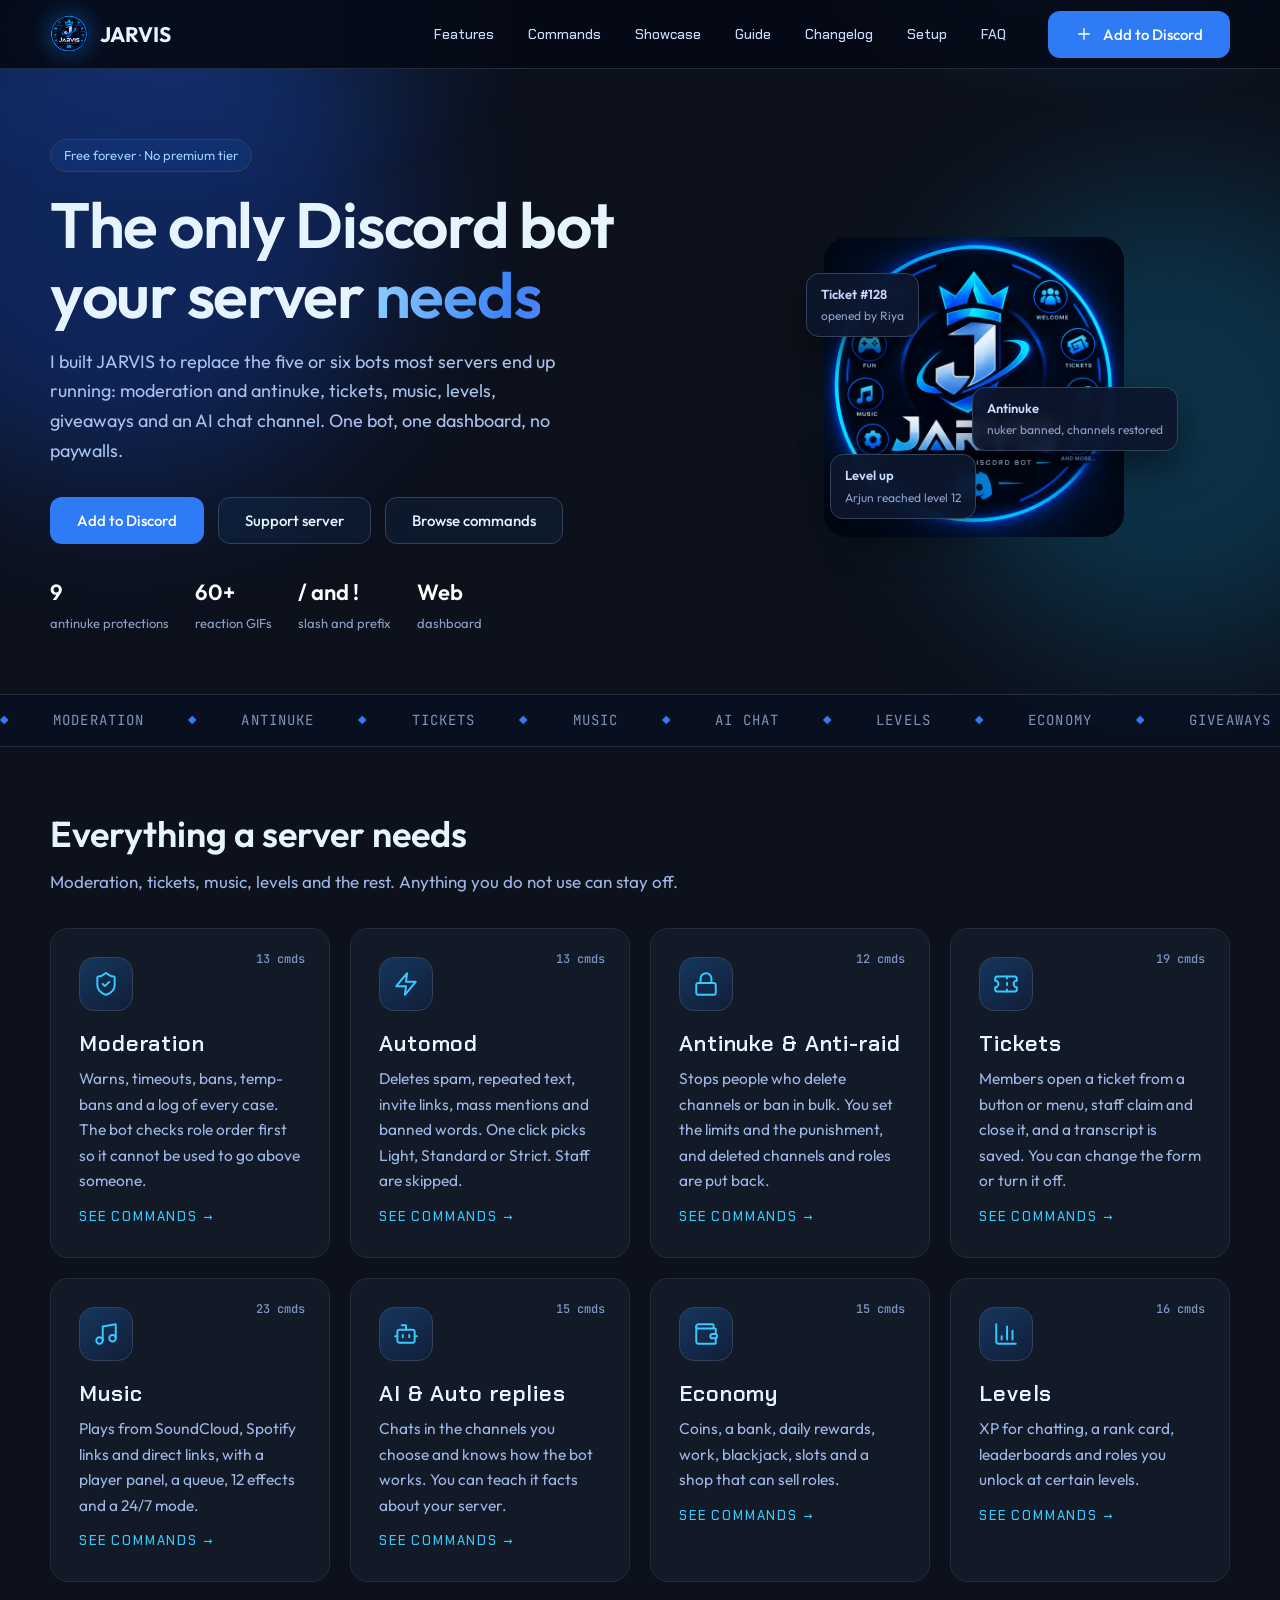
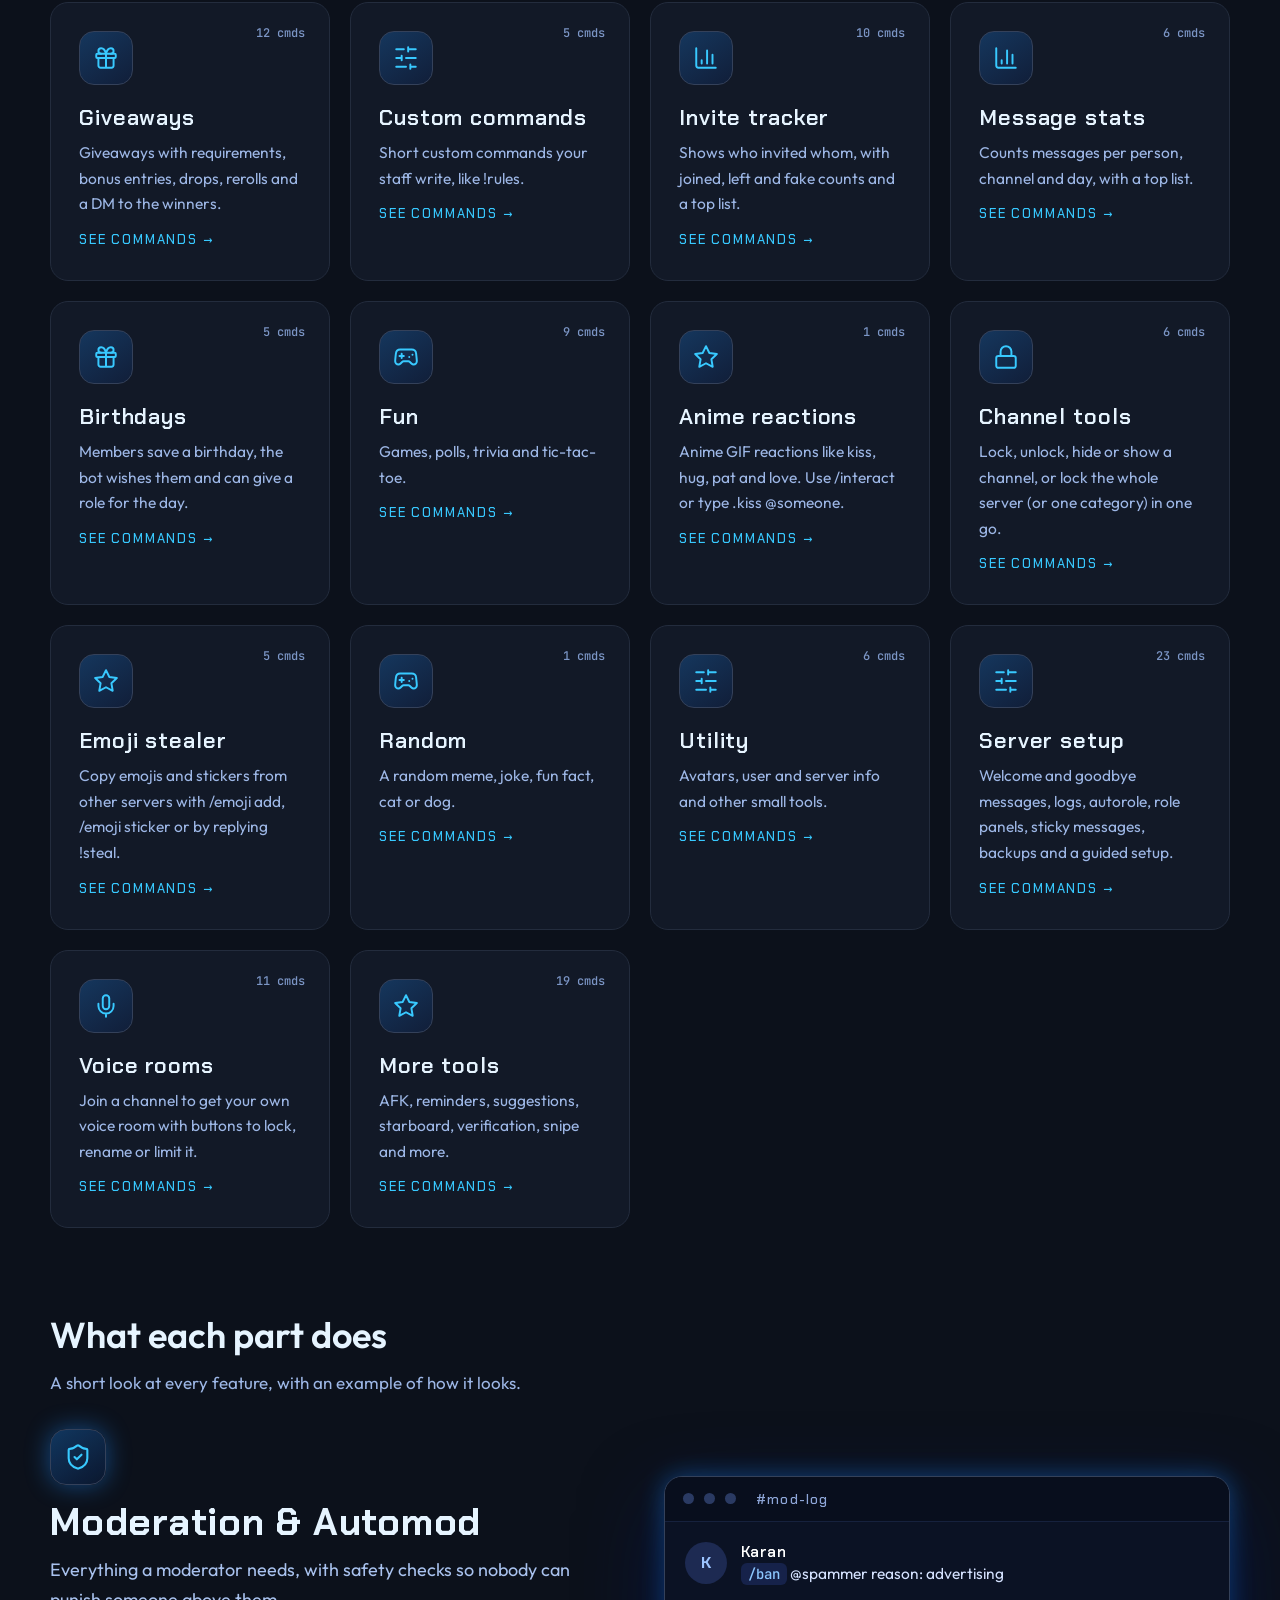
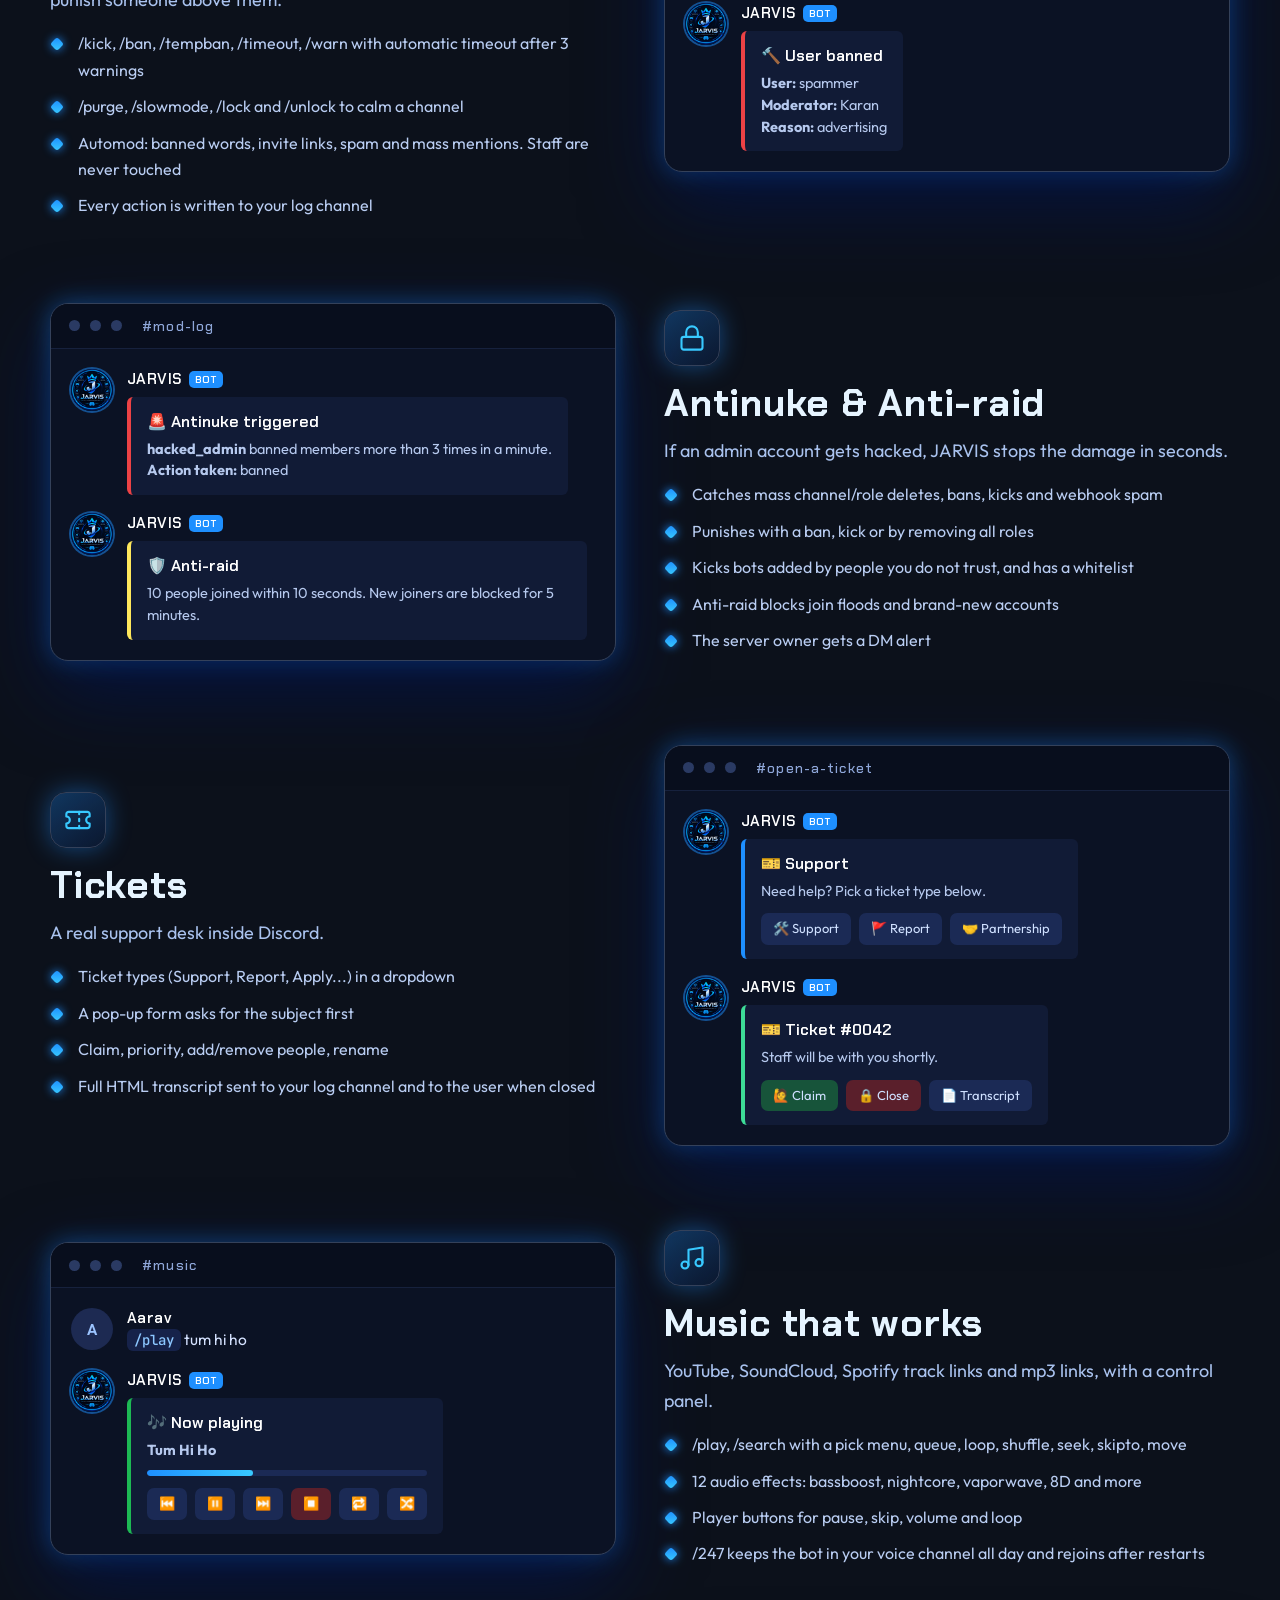
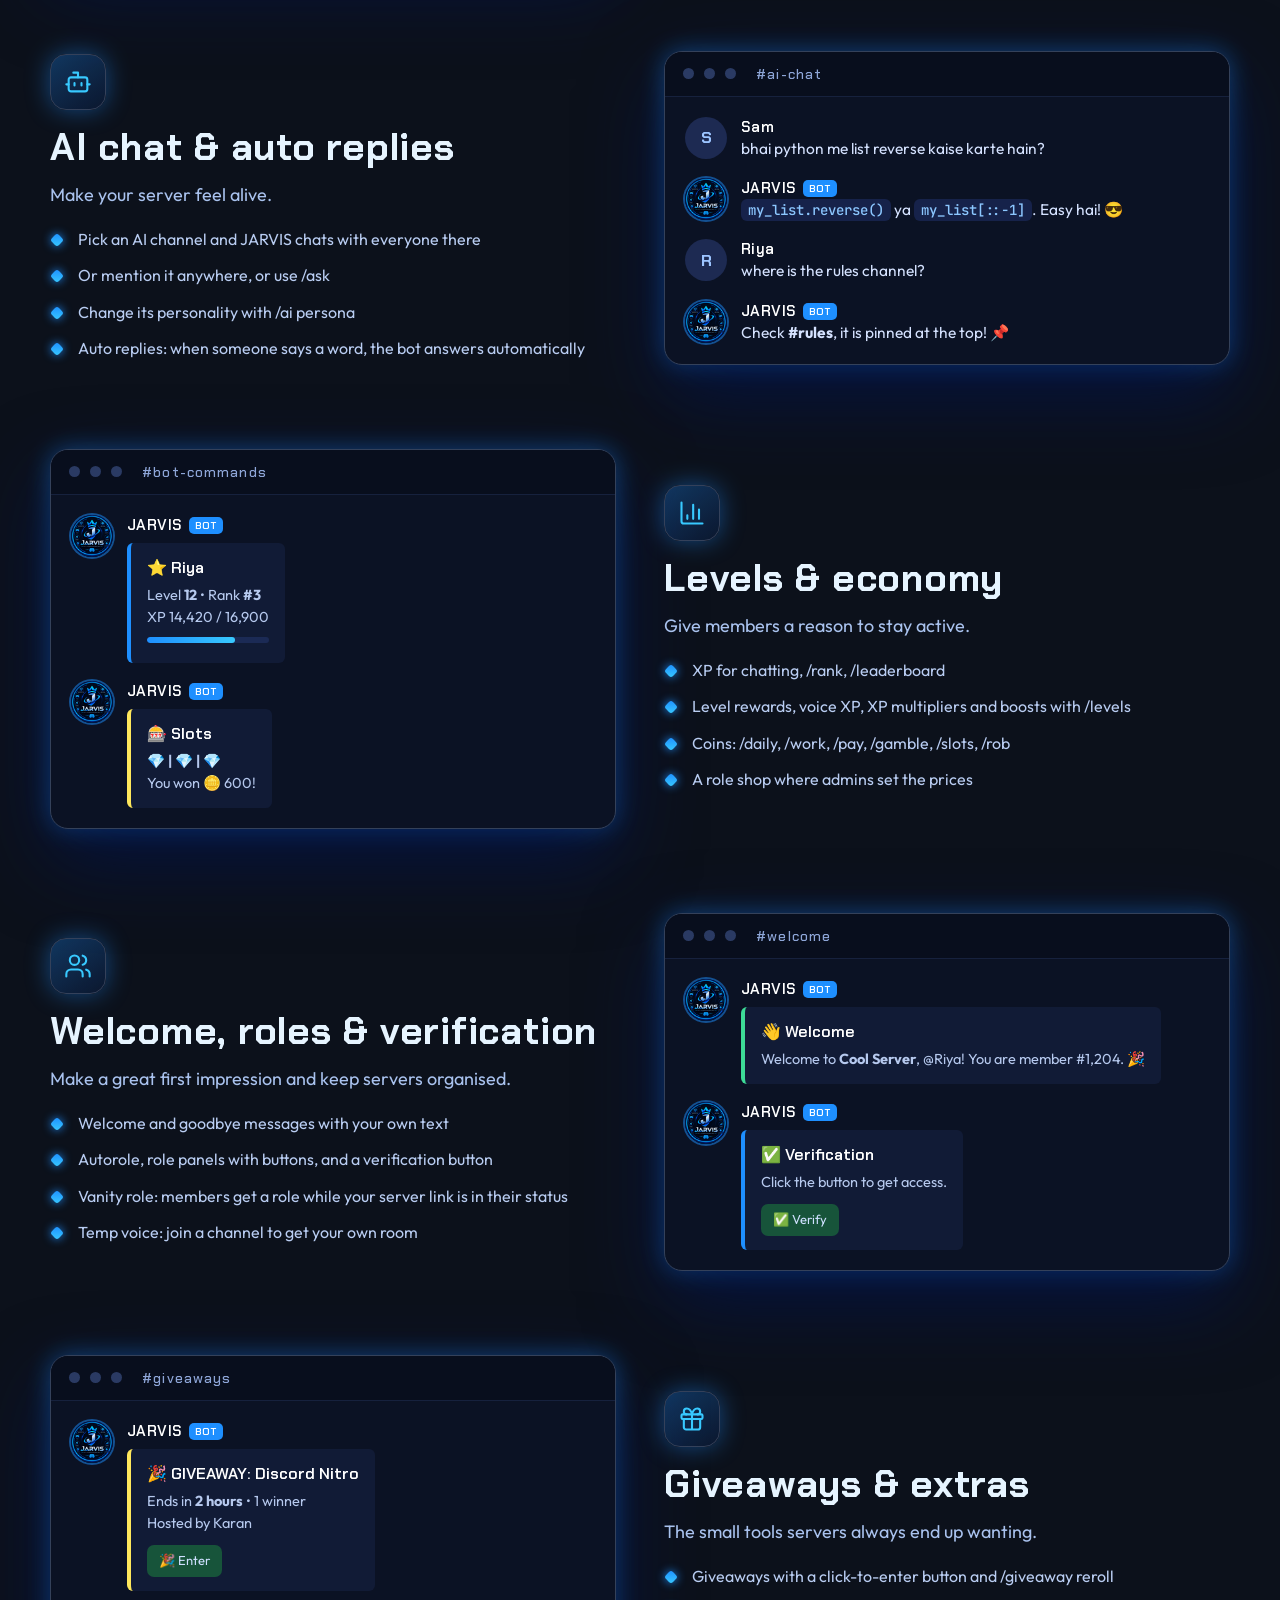
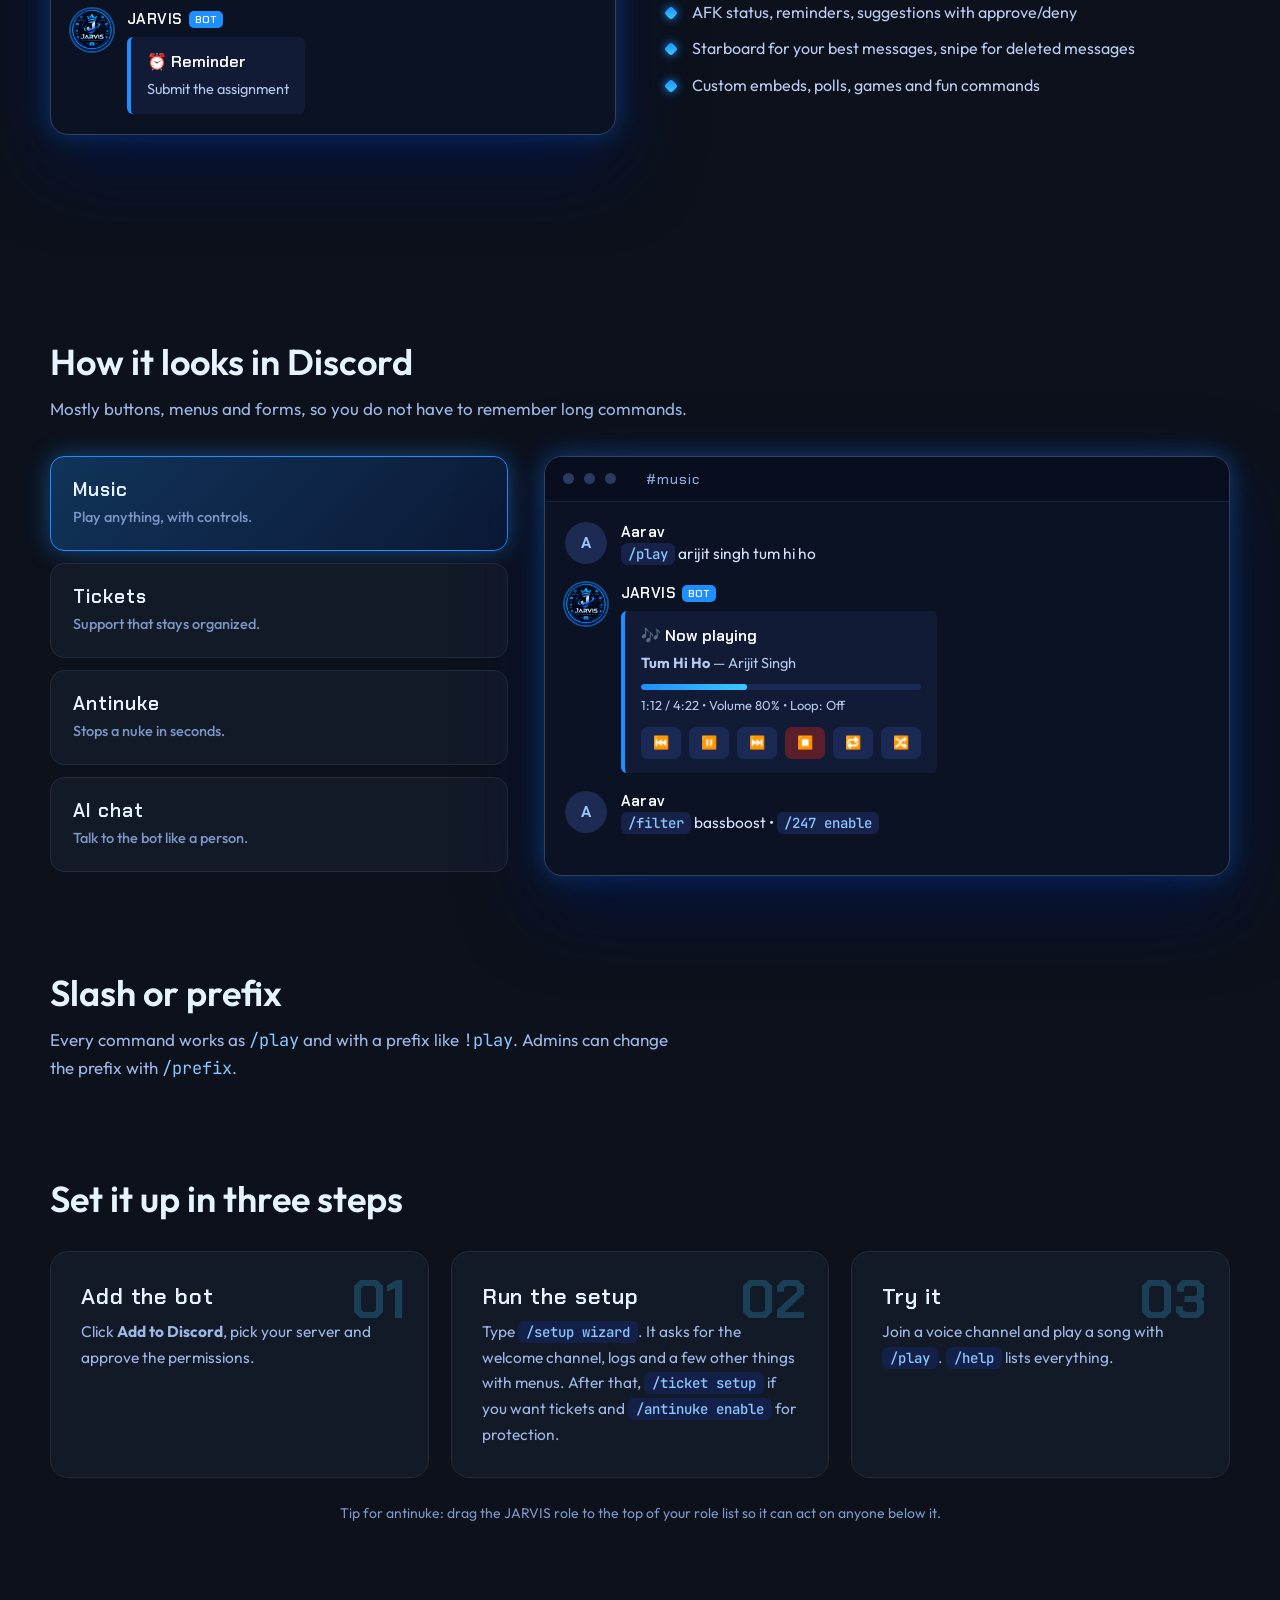
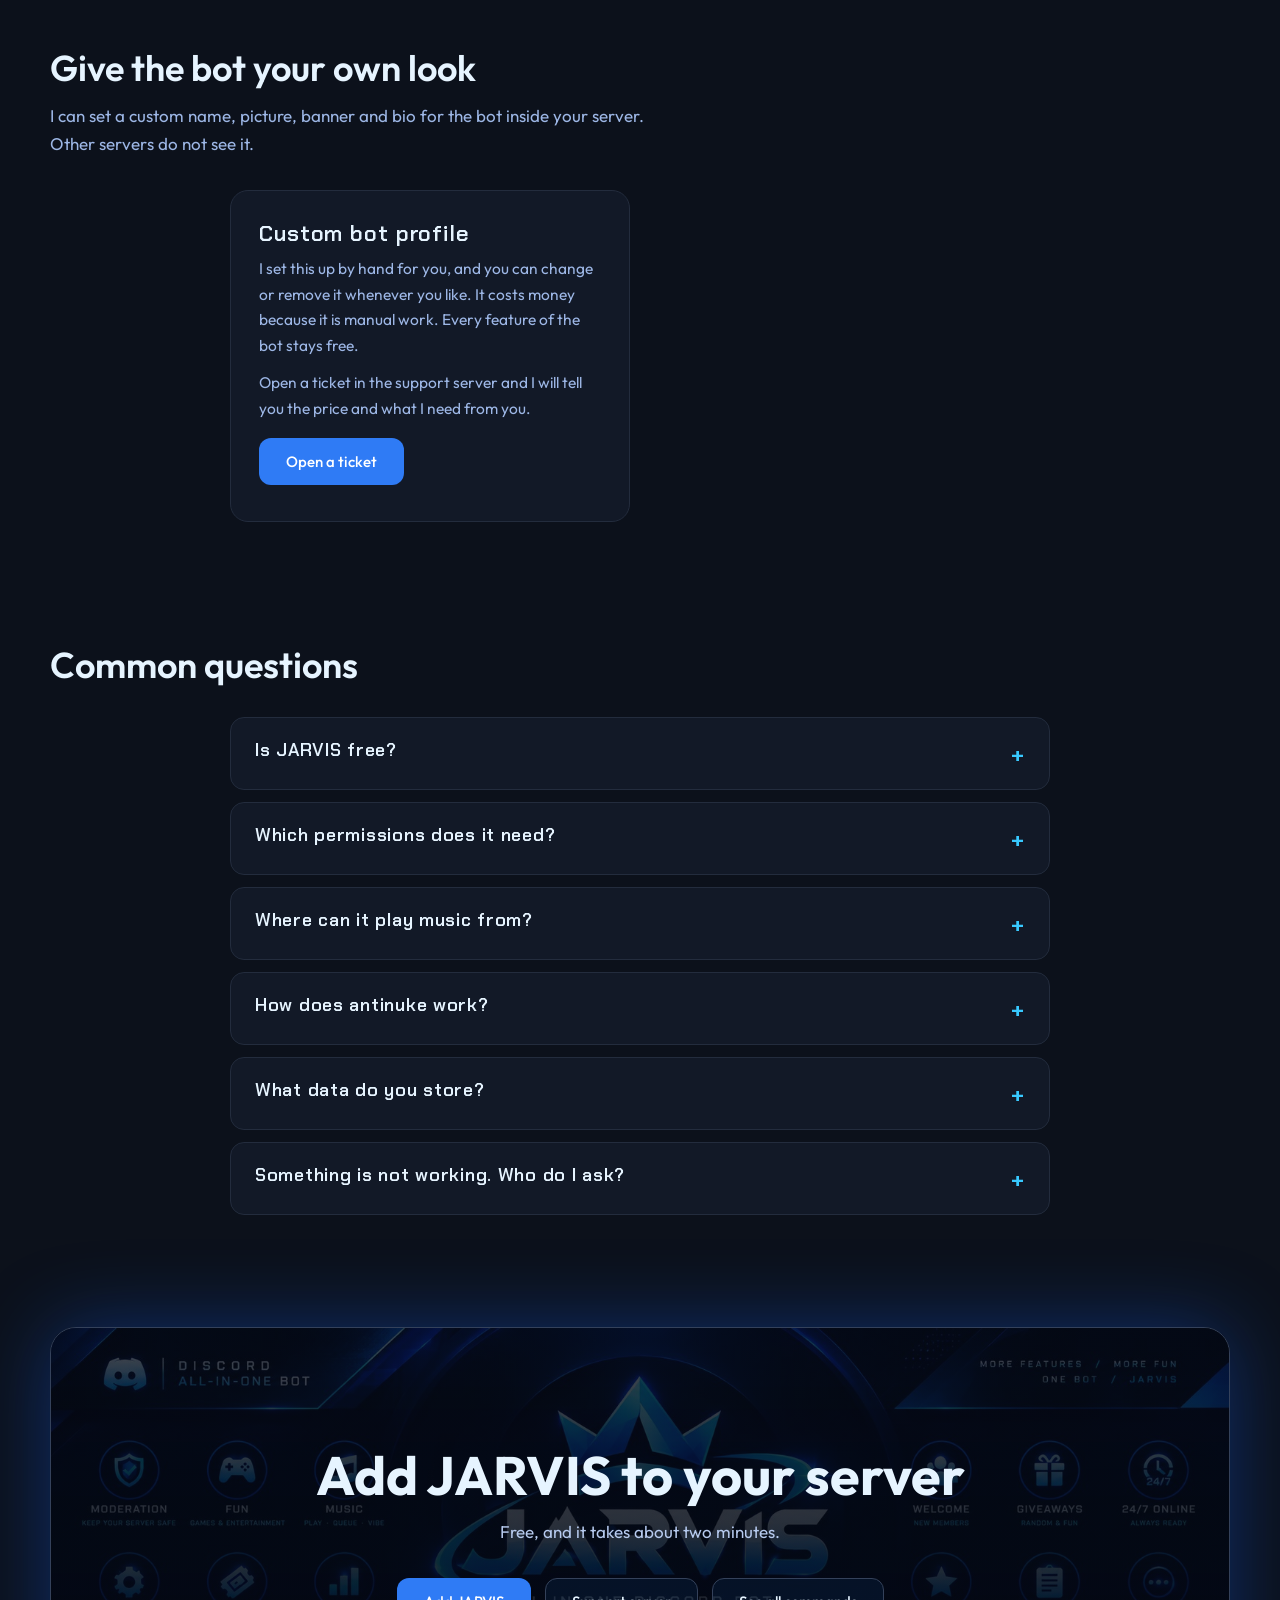
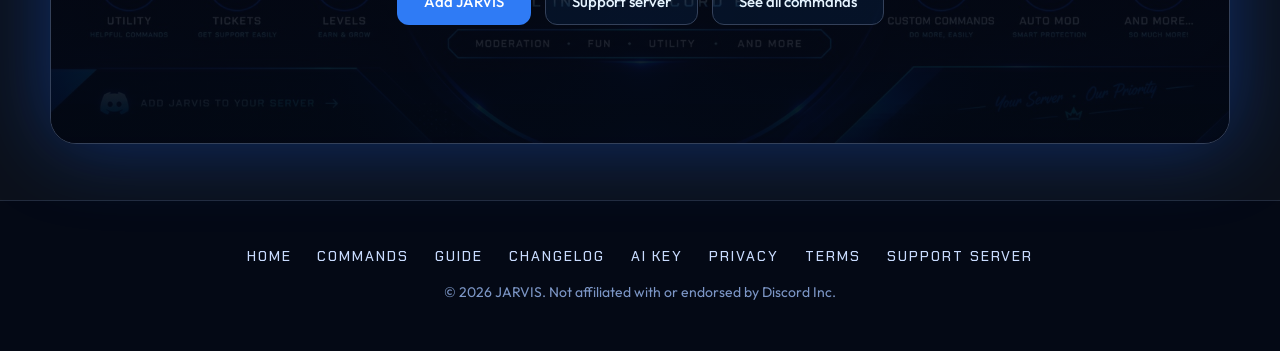
==== commit 301bae54: "Add files via upload" ====
--- a/index.html
+++ b/index.html
@@ -11,25 +11,36 @@
 <link rel="icon" href="assets/favicon.png"><link rel="apple-touch-icon" href="assets/apple-touch-icon.png">
 <link rel="preconnect" href="https://fonts.googleapis.com"><link rel="preconnect" href="https://fonts.gstatic.com" crossorigin>
 <link href="https://fonts.googleapis.com/css2?family=Chakra+Petch:wght@500;600;700&family=Outfit:wght@300..600&family=JetBrains+Mono:wght@400;500&display=swap" rel="stylesheet">
+<link rel="canonical" href="https://about-jarvis.kdns.fr/">
 <link rel="stylesheet" href="style.css">
+<script type="application/ld+json">{"@context":"https://schema.org","@type":"SoftwareApplication","name":"JARVIS","applicationCategory":"CommunicationApplication","operatingSystem":"Discord","description":"JARVIS is a free all-in-one Discord bot: moderation, antinuke, tickets, music, AI chat, levels, economy, giveaways and a web dashboard.","url":"https://about-jarvis.kdns.fr/","image":"https://about-jarvis.kdns.fr/assets/og.jpg","offers":{"@type":"Offer","price":"0","priceCurrency":"USD"}}</script>
 </head>
 <body>
 <div id="site-header"></div>
 
 <main>
+<div class="hero-wrap">
+<i class="aur a1"></i><i class="aur a2"></i>
 <div class="wrap hero">
   <div>
-    <h1>JARVIS, a free Discord bot</h1>
-    <p class="lead">I built JARVIS to replace the five or six bots most servers end up running: moderation, tickets, music, levels, giveaways, an AI chat channel and more. Everything is free.</p>
+    <span class="pillk">Free forever · No premium tier</span>
+    <h1>The only Discord bot your server <em>needs</em></h1>
+    <p class="lead">I built JARVIS to replace the five or six bots most servers end up running: moderation and antinuke, tickets, music, levels, giveaways and an AI chat channel. One bot, one dashboard, no paywalls.</p>
     <div class="cta">
       <a class="btn btn-primary" data-invite href="#">Add to Discord</a>
       <a class="btn btn-ghost" data-support href="#">Support server</a>
       <a class="btn btn-ghost" href="commands.html">Browse commands</a>
     </div>
+    <div class="facts"><div><b>9</b><span>antinuke protections</span></div><div><b>60+</b><span>reaction GIFs</span></div><div><b>/ and !</b><span>slash and prefix</span></div><div><b>Web</b><span>dashboard</span></div></div>
   </div>
   <div class="orbit-stage">
     <img class="logo" src="assets/logo.png" alt="JARVIS logo: a crowned J on a shield" width="640" height="640" fetchpriority="high">
+    <div class="fl fl1"><b>Ticket #128</b><span>opened by Riya</span></div>
+    <div class="fl fl2"><b>Antinuke</b><span>nuker banned, channels restored</span></div>
+    <div class="fl fl3"><b>Level up</b><span>Arjun reached level 12</span></div>
   </div>
+</div>
+<div class="strip" aria-hidden="true"><div class="strip-in"><span>Moderation</span><span>Antinuke</span><span>Tickets</span><span>Music</span><span>AI chat</span><span>Levels</span><span>Economy</span><span>Giveaways</span><span>Welcome</span><span>Logs</span><span>Automod</span><span>Dashboard</span><span>Moderation</span><span>Antinuke</span><span>Tickets</span><span>Music</span><span>AI chat</span><span>Levels</span><span>Economy</span><span>Giveaways</span><span>Welcome</span><span>Logs</span><span>Automod</span><span>Dashboard</span></div></div>
 </div>
 
 <section id="features"><div class="wrap">
--- a/style.css
+++ b/style.css
@@ -51,7 +51,7 @@
 .btn svg{width:18px;height:18px}
 
 /* hero */
-.hero{padding:70px 0 40px;display:grid;grid-template-columns:1.1fr .9fr;gap:40px;align-items:center;min-height:calc(100vh - 68px)}
+.hero{padding:70px 0 40px;display:grid;grid-template-columns:1.1fr .9fr;gap:40px;align-items:center;min-height:calc(100vh - 140px)}
 .eyebrow{display:inline-flex;align-items:center;gap:10px;font:500 13px var(--head);letter-spacing:.28em;text-transform:uppercase;color:var(--cyan);padding:8px 16px;border:1px solid var(--line);border-radius:99px;background:rgba(30,143,255,.08)}
 .eyebrow i{width:8px;height:8px;border-radius:50%;background:var(--good);box-shadow:0 0 10px var(--good);animation:pulse 1.8s infinite}
 @keyframes pulse{50%{opacity:.35;transform:scale(.7)}}
@@ -255,3 +255,48 @@
 .nav a,.btn,.tabs button,nav a{text-transform:none!important;letter-spacing:0!important;font-weight:500}
 .lead{font-size:18px;max-width:520px}
 section{padding:56px 0}
+
+/* gentle motion */
+@keyframes rise{from{opacity:0;transform:translateY(18px)}to{opacity:1;transform:none}}
+@keyframes bob{50%{transform:translateY(-10px)}}
+@keyframes drift{to{transform:translate3d(50px,26px,0)}}
+body::before{content:"";position:fixed;left:-10%;right:-10%;top:-12%;height:560px;background:radial-gradient(520px 260px at 20% 25%,#2f7bf524,transparent 70%),radial-gradient(440px 240px at 80% 10%,#38bdf81f,transparent 70%);pointer-events:none;z-index:-1;animation:drift 16s ease-in-out infinite alternate}
+.hero h1{animation:rise .7s both}.hero .lead{animation:rise .7s .12s both}.hero .cta{animation:rise .7s .24s both}
+.orbit-stage .logo{animation:bob 6s ease-in-out infinite}
+.rv{opacity:0;transform:translateY(24px);transition:opacity .7s cubic-bezier(.2,.8,.2,1),transform .7s cubic-bezier(.2,.8,.2,1)}
+.rv.in{opacity:1;transform:none}
+.grid .rv:nth-child(3n+2){transition-delay:.07s}.grid .rv:nth-child(3n+3){transition-delay:.14s}
+.card{transition:transform .3s cubic-bezier(.2,.8,.2,1),border-color .3s,background .3s}
+.card:hover{transform:translateY(-6px);border-color:var(--line-strong);background:#162238}
+.card .ico svg{transition:transform .3s cubic-bezier(.2,.8,.2,1)}.card:hover .ico svg{transform:scale(1.18) rotate(-6deg)}
+.btn{transition:transform .2s,background .25s,border-color .25s,filter .25s}.btn:hover{transform:translateY(-2px)}
+.btn-primary{position:relative;overflow:hidden}.btn-primary::after{content:"";position:absolute;top:0;left:-70%;width:50%;height:100%;background:linear-gradient(100deg,transparent,#ffffff40,transparent);transform:skewX(-20deg);transition:left .6s}.btn-primary:hover::after{left:130%}
+.faq details{transition:background .25s}.faq details[open]{background:#ffffff05}
+.drow .chat{transition:transform .4s cubic-bezier(.2,.8,.2,1)}.drow:hover .chat{transform:translateY(-4px)}
+.step{transition:transform .3s cubic-bezier(.2,.8,.2,1)}.step:hover{transform:translateY(-4px)}
+@media(prefers-reduced-motion:reduce){.rv{opacity:1;transform:none}body::before{display:none}}
+
+/* ===== hero v2 (more life, still clean) ===== */
+.hero-wrap{position:relative;overflow:hidden}
+.hero-wrap>.wrap,.hero-wrap>.strip{position:relative;z-index:1}
+.aur{position:absolute;border-radius:50%;filter:blur(80px);pointer-events:none;z-index:0}
+.aur.a1{width:560px;height:560px;left:-160px;top:-140px;background:#1b5dff;opacity:.28;animation:aur 16s ease-in-out infinite}
+.aur.a2{width:460px;height:460px;right:-120px;top:120px;background:#14b8ff;opacity:.2;animation:aur 19s ease-in-out infinite reverse}
+@keyframes aur{50%{transform:translate(50px,34px) scale(1.12)}}
+.pillk{display:inline-block;padding:5px 13px;border-radius:99px;border:1px solid var(--line-strong);background:rgba(20,120,255,.1);color:#9fd0ff;font-size:13px;margin-bottom:18px;animation:rise .6s both}
+.hero h1{letter-spacing:-.02em;animation:rise .6s .06s both}
+.hero h1 em{font-style:normal;background:linear-gradient(100deg,#8fd0ff,#3b82f6,#9a86ff,#8fd0ff);background-size:250% 100%;-webkit-background-clip:text;background-clip:text;color:transparent;animation:hueh 6s linear infinite}
+@keyframes hueh{to{background-position:-250% 0}}
+.hero .lead{animation:rise .6s .12s both}.hero .cta{animation:rise .6s .18s both}
+.facts{display:flex;gap:26px;flex-wrap:wrap;margin-top:30px;animation:rise .6s .26s both}
+.facts div{display:grid;gap:2px}.facts b{font-size:22px;font-weight:600;color:#fff}.facts span{color:#8da0c8;font-size:13px}
+.fl{position:absolute;padding:10px 14px;border-radius:13px;background:rgba(12,22,44,.92);border:1px solid var(--line-strong);box-shadow:0 16px 40px rgba(0,0,0,.5);backdrop-filter:blur(6px);display:grid;gap:1px;font-size:13px;max-width:210px;z-index:3}
+.fl b{font-weight:600}.fl span{color:#8da0c8;font-size:12px}
+.fl1{left:-6%;top:12%;animation:flb 6s ease-in-out infinite}.fl2{right:-18%;top:50%;animation:flb 7s .8s ease-in-out infinite}.fl3{left:2%;bottom:6%;animation:flb 6.5s .4s ease-in-out infinite}
+@keyframes flb{50%{transform:translateY(-12px)}}
+.strip{overflow:hidden;border-top:1px solid var(--line);border-bottom:1px solid var(--line);background:rgba(8,16,34,.6);padding:14px 0;margin-top:10px}
+.strip-in{display:flex;gap:44px;width:max-content;animation:strip 38s linear infinite;color:#7f93bd;font-family:var(--mono);font-size:14px;text-transform:uppercase;letter-spacing:.08em}
+.strip-in span::before{content:"◆";color:#2f7bf5;margin-right:44px}
+@keyframes strip{to{transform:translateX(-50%)}}
+@media(max-width:860px){.facts{justify-content:center}.fl{display:none}}
+@media(prefers-reduced-motion:reduce){.strip-in,.aur,.fl{animation:none}}
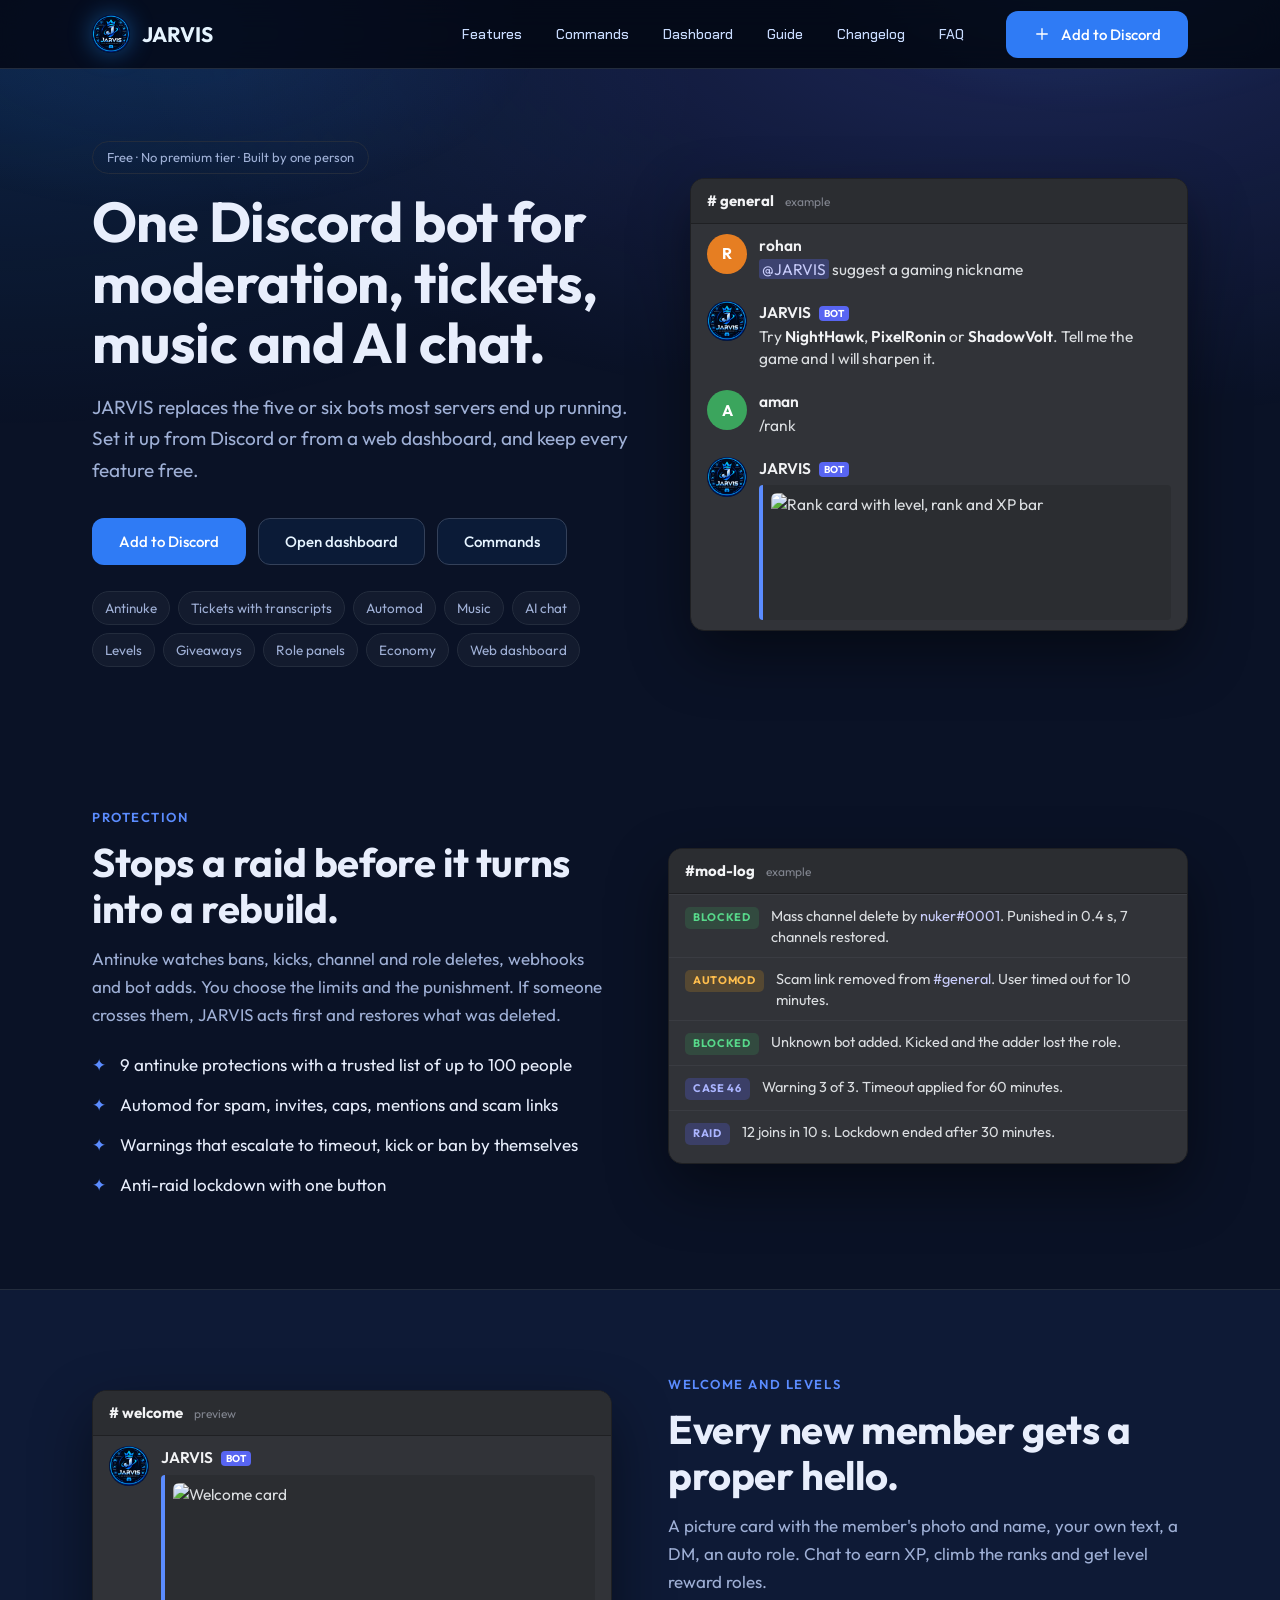
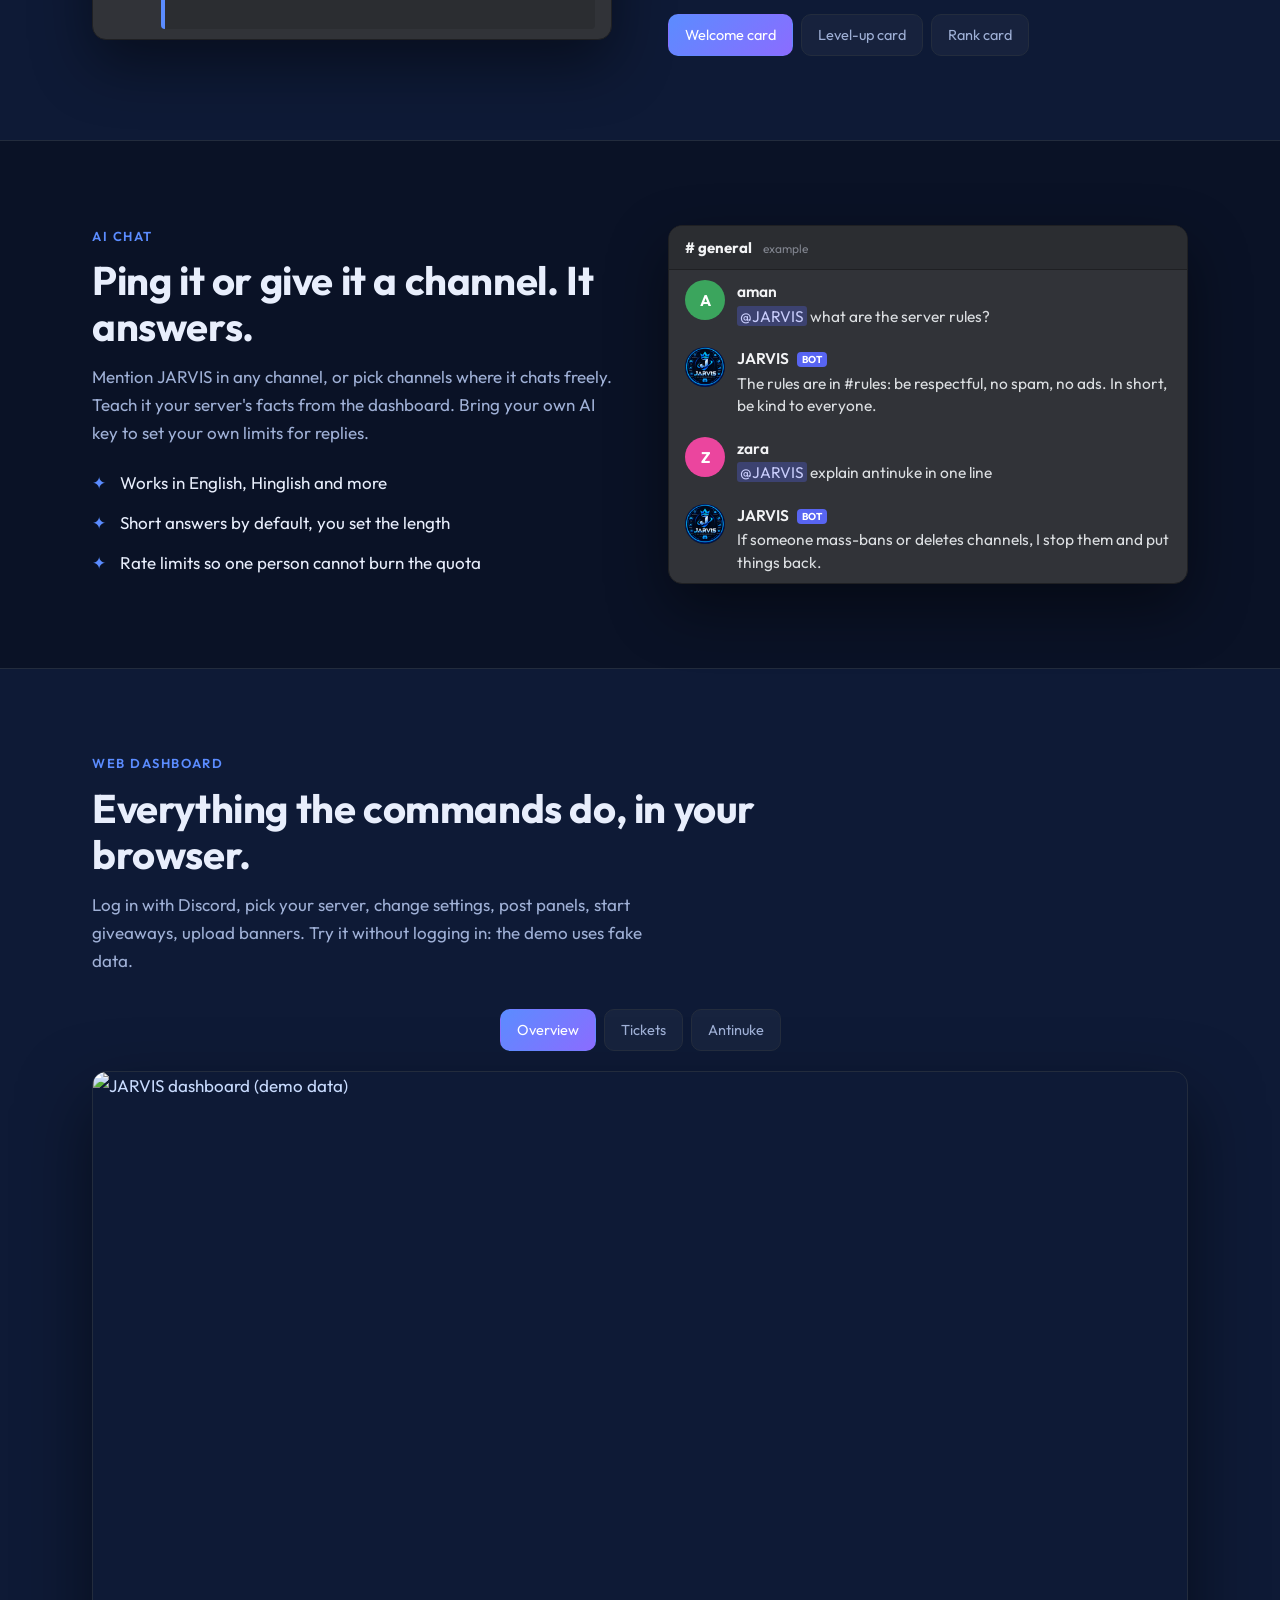
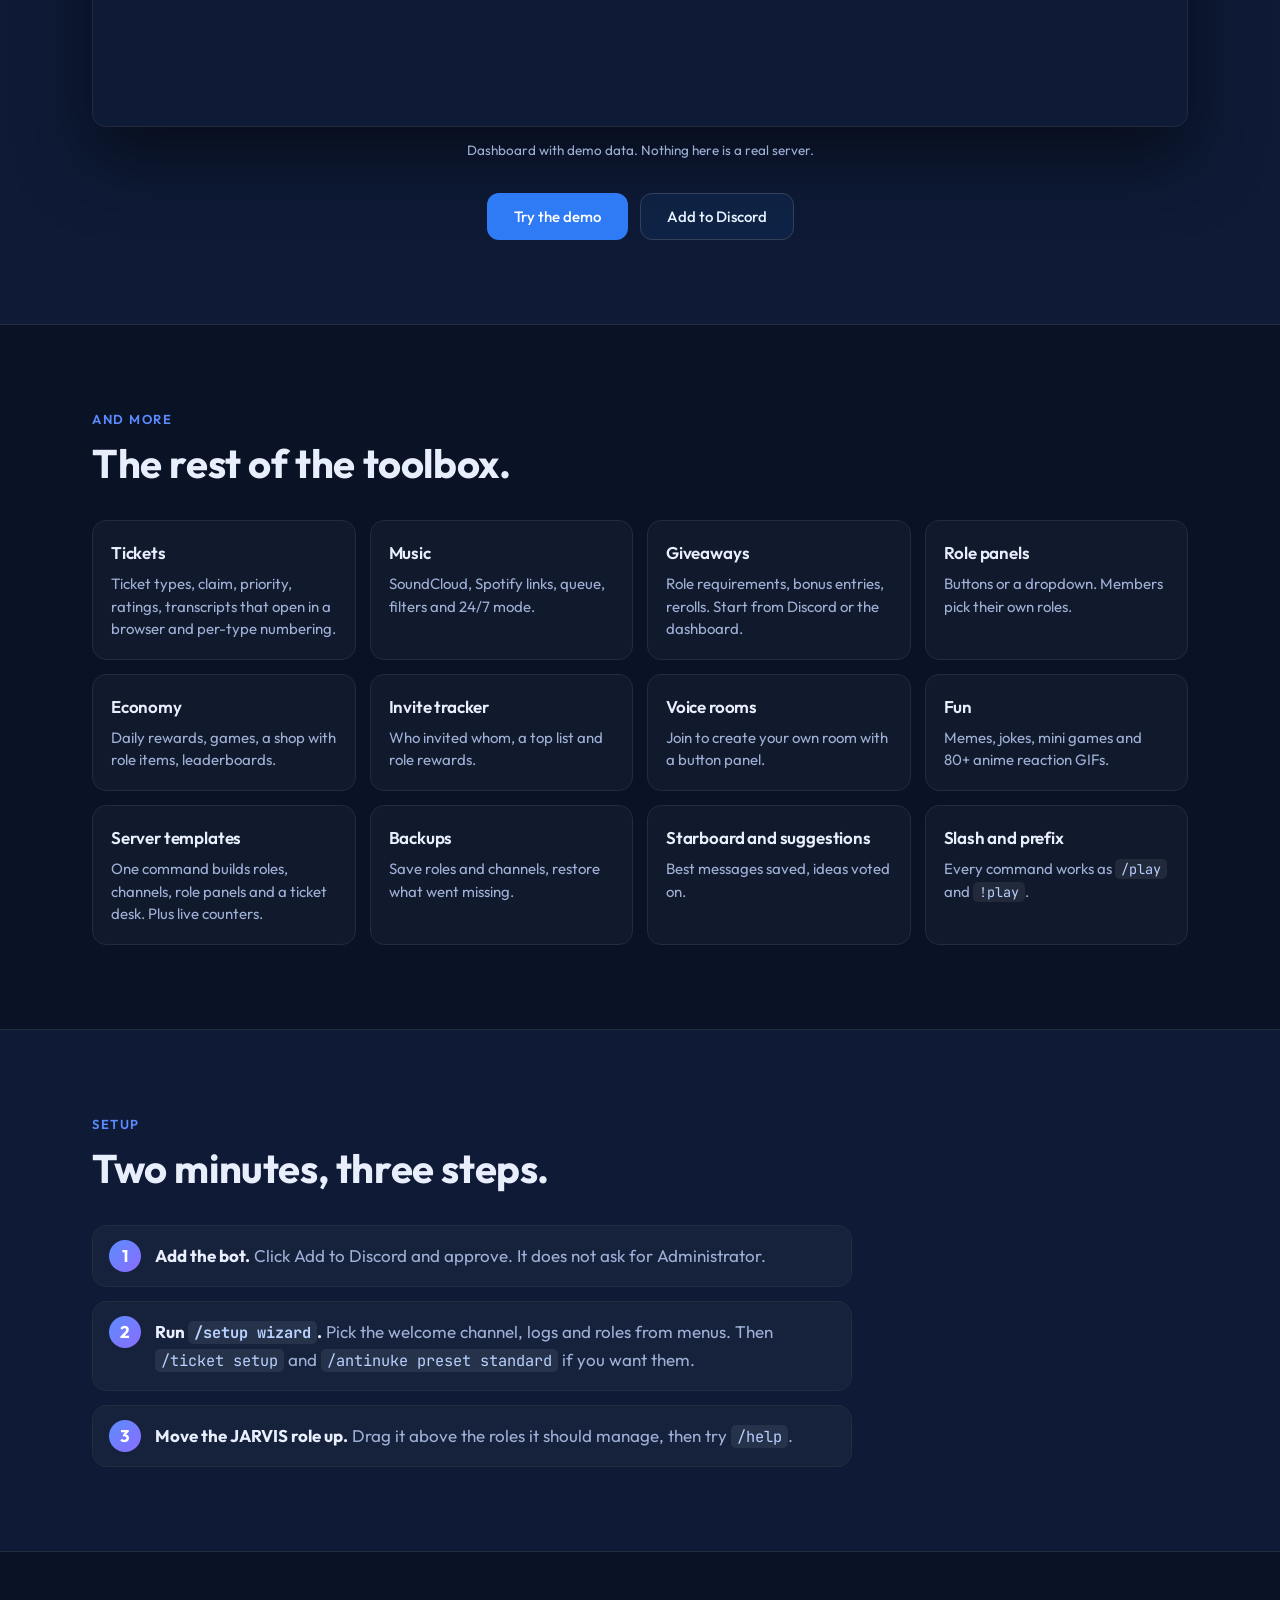
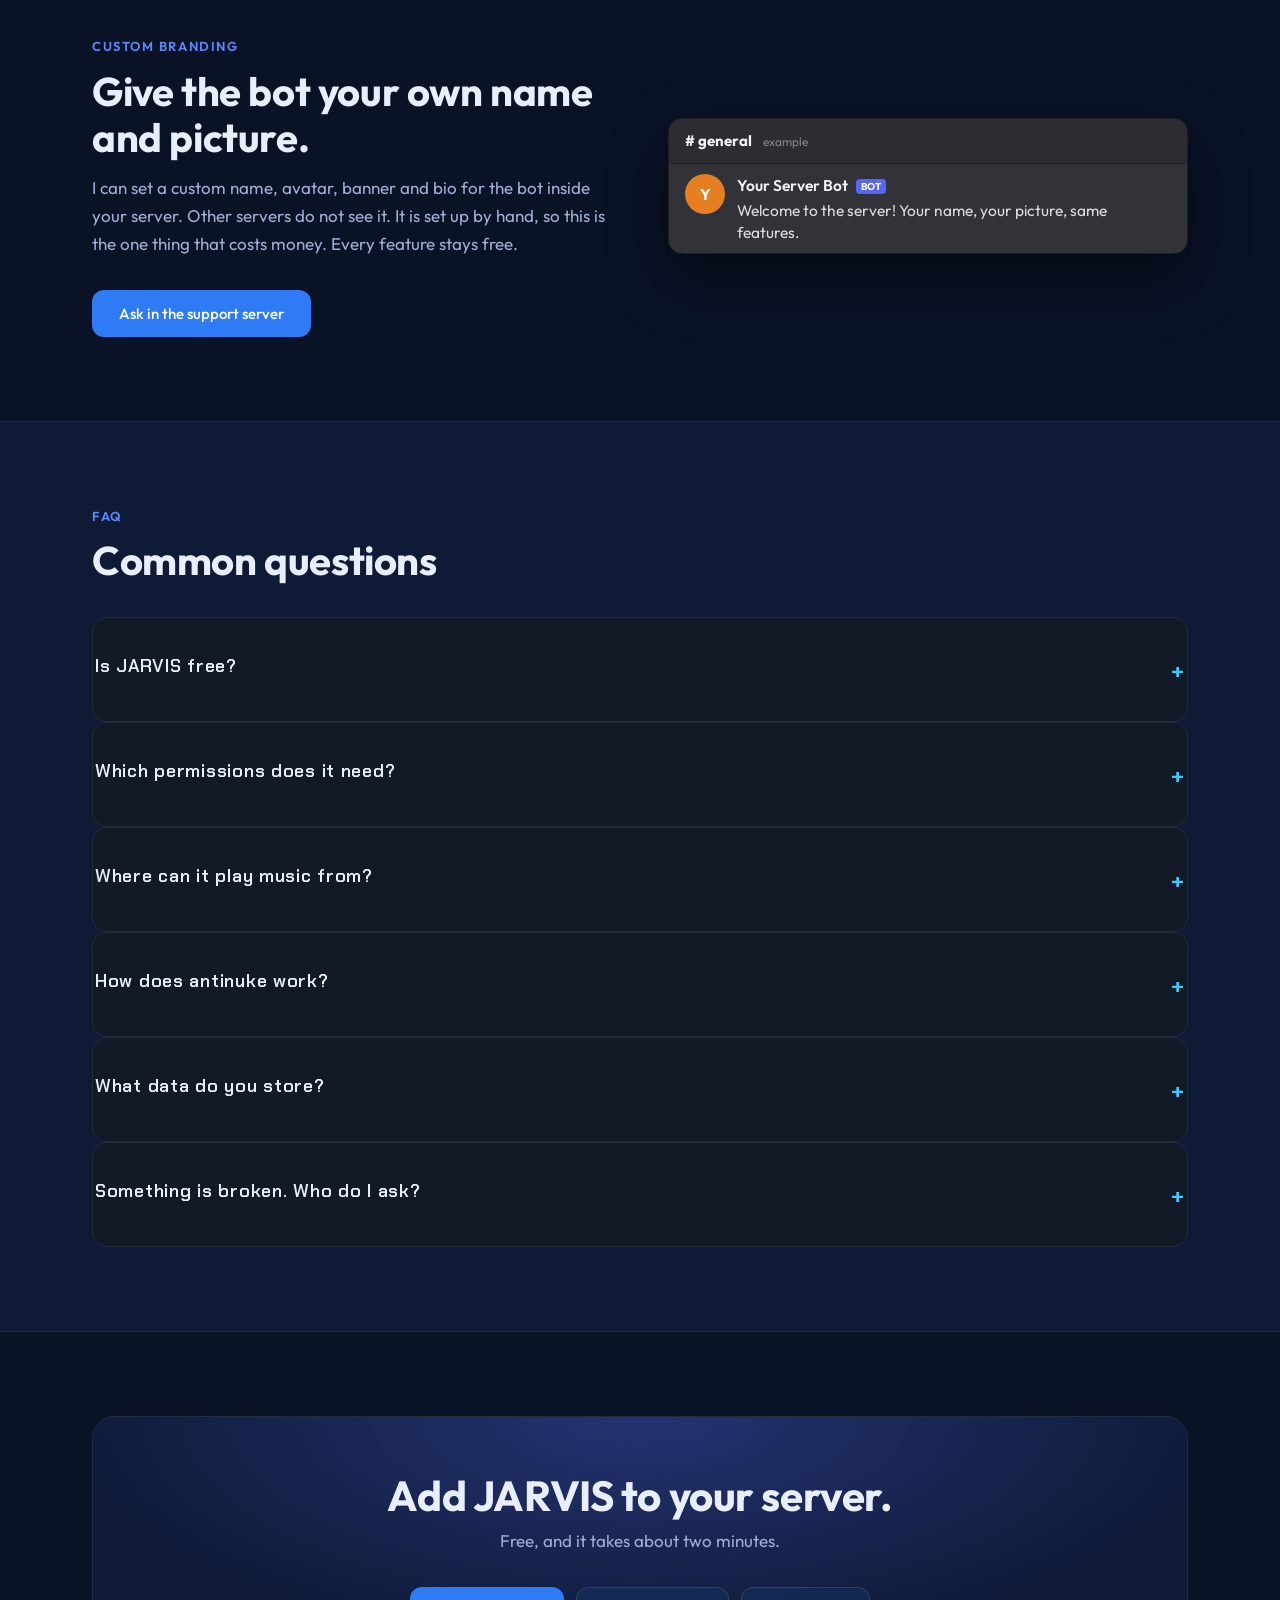
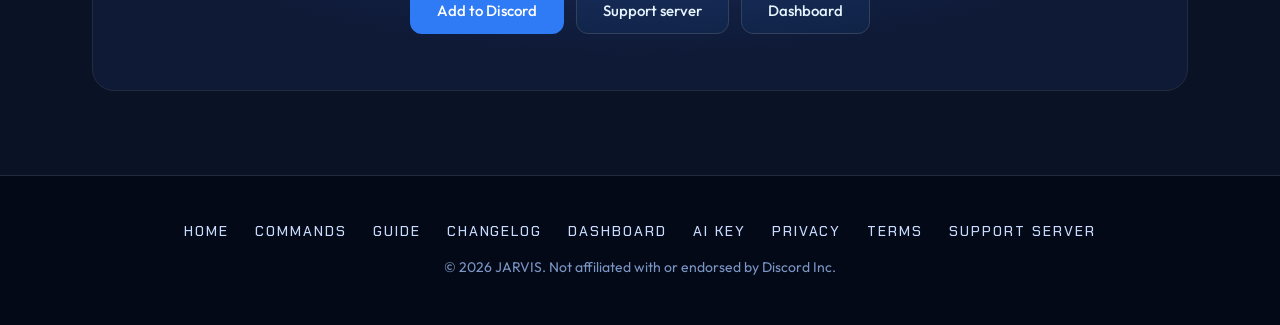
==== commit 4d89ddd9: "Add files via upload" ====
--- a/index.html
+++ b/index.html
@@ -3,108 +3,169 @@
 <head>
 <meta charset="utf-8">
 <meta name="viewport" content="width=device-width, initial-scale=1">
-<title>JARVIS | Free Discord bot</title>
+<title>JARVIS | Free all-in-one Discord bot with a web dashboard</title>
 <meta name="description" content="JARVIS is a free all-in-one Discord bot: moderation, antinuke, tickets, music, AI chat, levels, economy, giveaways and more.">
 <meta name="theme-color" content="#030814">
-<meta property="og:title" content="JARVIS | Free Discord bot"><meta property="og:description" content="JARVIS is a free all-in-one Discord bot: moderation, antinuke, tickets, music, AI chat, levels, economy, giveaways and more."><meta property="og:image" content="assets/og.jpg"><meta property="og:type" content="website">
+<meta property="og:title" content="JARVIS | Free all-in-one Discord bot with a web dashboard"><meta property="og:description" content="JARVIS is a free all-in-one Discord bot: moderation, antinuke, tickets, music, AI chat, levels, economy, giveaways and more."><meta property="og:image" content="https://about-jarvis.kdns.fr/assets/og.jpg"><meta property="og:image:width" content="1200"><meta property="og:image:height" content="630"><meta property="og:image:alt" content="JARVIS, the all-in-one Discord bot"><meta property="og:site_name" content="JARVIS"><meta property="og:url" content="https://about-jarvis.kdns.fr/"><meta name="twitter:image" content="https://about-jarvis.kdns.fr/assets/og.jpg"><meta property="og:type" content="website">
 <meta name="twitter:card" content="summary_large_image">
 <link rel="icon" href="assets/favicon.png"><link rel="apple-touch-icon" href="assets/apple-touch-icon.png">
 <link rel="preconnect" href="https://fonts.googleapis.com"><link rel="preconnect" href="https://fonts.gstatic.com" crossorigin>
 <link href="https://fonts.googleapis.com/css2?family=Chakra+Petch:wght@500;600;700&family=Outfit:wght@300..600&family=JetBrains+Mono:wght@400;500&display=swap" rel="stylesheet">
 <link rel="canonical" href="https://about-jarvis.kdns.fr/">
-<link rel="stylesheet" href="style.css">
+<link rel="stylesheet" href="style.css"><link rel="stylesheet" href="home.css">
 <script type="application/ld+json">{"@context":"https://schema.org","@type":"SoftwareApplication","name":"JARVIS","applicationCategory":"CommunicationApplication","operatingSystem":"Discord","description":"JARVIS is a free all-in-one Discord bot: moderation, antinuke, tickets, music, AI chat, levels, economy, giveaways and a web dashboard.","url":"https://about-jarvis.kdns.fr/","image":"https://about-jarvis.kdns.fr/assets/og.jpg","offers":{"@type":"Offer","price":"0","priceCurrency":"USD"}}</script>
 </head>
-<body>
+<body class="home">
 <div id="site-header"></div>
+<main>
 
-<main>
-<div class="hero-wrap">
-<i class="aur a1"></i><i class="aur a2"></i>
-<div class="wrap hero">
-  <div>
-    <span class="pillk">Free forever · No premium tier</span>
-    <h1>The only Discord bot your server <em>needs</em></h1>
-    <p class="lead">I built JARVIS to replace the five or six bots most servers end up running: moderation and antinuke, tickets, music, levels, giveaways and an AI chat channel. One bot, one dashboard, no paywalls.</p>
+<section class="hero2"><div class="wrap hero2-in">
+  <div class="hero2-copy">
+    <span class="tagline">Free · No premium tier · Built by one person</span>
+    <h1>One Discord bot for moderation, tickets, music and AI chat.</h1>
+    <p class="lead">JARVIS replaces the five or six bots most servers end up running. Set it up from Discord or from a web dashboard, and keep every feature free.</p>
     <div class="cta">
       <a class="btn btn-primary" data-invite href="#">Add to Discord</a>
-      <a class="btn btn-ghost" data-support href="#">Support server</a>
-      <a class="btn btn-ghost" href="commands.html">Browse commands</a>
+      <a class="btn btn-ghost" href="https://jarvis-dashboard-official.vercel.app" target="_blank" rel="noopener">Open dashboard</a>
+      <a class="btn btn-ghost" href="commands.html">Commands</a>
     </div>
-    <div class="facts"><div><b>9</b><span>antinuke protections</span></div><div><b>60+</b><span>reaction GIFs</span></div><div><b>/ and !</b><span>slash and prefix</span></div><div><b>Web</b><span>dashboard</span></div></div>
+    <ul class="pills"><li>Antinuke</li><li>Tickets with transcripts</li><li>Automod</li><li>Music</li><li>AI chat</li><li>Levels</li><li>Giveaways</li><li>Role panels</li><li>Economy</li><li>Web dashboard</li></ul>
   </div>
-  <div class="orbit-stage">
-    <img class="logo" src="assets/logo.png" alt="JARVIS logo: a crowned J on a shield" width="640" height="640" fetchpriority="high">
-    <div class="fl fl1"><b>Ticket #128</b><span>opened by Riya</span></div>
-    <div class="fl fl2"><b>Antinuke</b><span>nuker banned, channels restored</span></div>
-    <div class="fl fl3"><b>Level up</b><span>Arjun reached level 12</span></div>
-  </div>
-</div>
-<div class="strip" aria-hidden="true"><div class="strip-in"><span>Moderation</span><span>Antinuke</span><span>Tickets</span><span>Music</span><span>AI chat</span><span>Levels</span><span>Economy</span><span>Giveaways</span><span>Welcome</span><span>Logs</span><span>Automod</span><span>Dashboard</span><span>Moderation</span><span>Antinuke</span><span>Tickets</span><span>Music</span><span>AI chat</span><span>Levels</span><span>Economy</span><span>Giveaways</span><span>Welcome</span><span>Logs</span><span>Automod</span><span>Dashboard</span></div></div>
-</div>
-
-<section id="features"><div class="wrap">
-  <div class="sec-head rv"><h2>Everything a server needs</h2><p>Moderation, tickets, music, levels and the rest. Anything you do not use can stay off.</p></div>
-  <div class="grid" id="feature-grid"></div>
-</div></section>
-
-<section style="padding-top:20px"><div class="wrap">
-  <div class="sec-head rv"><h2>What each part does</h2><p>A short look at every feature, with an example of how it looks.</p></div>
-  <div id="details"></div>
-</div></section>
-
-<section id="showcase"><div class="wrap">
-  <div class="sec-head rv"><h2>How it looks in Discord</h2><p>Mostly buttons, menus and forms, so you do not have to remember long commands.</p></div>
-  <div class="show rv">
-    <div class="tabs" id="tabs"></div>
-    <div class="chat"><div class="chat-bar"><i></i><i></i><i></i>&nbsp;&nbsp;<span id="chat-ch">#music</span></div><div class="chat-body" id="chat-body"></div></div>
+  <div class="dc hero-chat" aria-label="Example conversation">
+    <div class="dc-bar"># general <span>example</span></div>
+    <div class="dc-msg"><i class="av a-o">R</i><div><b>rohan</b><p><span class="mn">@JARVIS</span> suggest a gaming nickname</p></div></div>
+    <div class="dc-msg"><i class="av bot"></i><div><b>JARVIS <em>BOT</em></b><p>Try <b>NightHawk</b>, <b>PixelRonin</b> or <b>ShadowVolt</b>. Tell me the game and I will sharpen it.</p></div></div>
+    <div class="dc-msg"><i class="av a-g">A</i><div><b>aman</b><p>/rank</p></div></div>
+    <div class="dc-msg"><i class="av bot"></i><div><b>JARVIS <em>BOT</em></b><div class="emb"><img src="assets/card-rank.webp" alt="Rank card with level, rank and XP bar" width="934" height="282"></div></div></div>
   </div>
 </div></section>
 
-<section style="padding:30px 0"><div class="wrap">
-  <div class="sec-head rv" style="margin-bottom:0"><h2>Slash or prefix</h2><p>Every command works as <code style="font-family:var(--mono);color:#8cc7ff">/play</code> and with a prefix like <code style="font-family:var(--mono);color:#8cc7ff">!play</code>. Admins can change the prefix with <code style="font-family:var(--mono);color:#8cc7ff">/prefix</code>.</p></div>
-</div></section>
-
-<section id="setup"><div class="wrap">
-  <div class="sec-head rv"><h2>Set it up in three steps</h2></div>
-  <div class="steps">
-    <div class="step rv"><h3>Add the bot</h3><p>Click <b>Add to Discord</b>, pick your server and approve the permissions.</p></div>
-    <div class="step rv"><h3>Run the setup</h3><p>Type <code>/setup wizard</code>. It asks for the welcome channel, logs and a few other things with menus. After that, <code>/ticket setup</code> if you want tickets and <code>/antinuke enable</code> for protection.</p></div>
-    <div class="step rv"><h3>Try it</h3><p>Join a voice channel and play a song with <code>/play</code>. <code>/help</code> lists everything.</p></div>
+<section id="features" class="blk"><div class="wrap two">
+  <div class="copy">
+    <span class="kick">Protection</span>
+    <h2>Stops a raid before it turns into a rebuild.</h2>
+    <p>Antinuke watches bans, kicks, channel and role deletes, webhooks and bot adds. You choose the limits and the punishment. If someone crosses them, JARVIS acts first and restores what was deleted.</p>
+    <ul class="ticks"><li>9 antinuke protections with a trusted list of up to 100 people</li><li>Automod for spam, invites, caps, mentions and scam links</li><li>Warnings that escalate to timeout, kick or ban by themselves</li><li>Anti-raid lockdown with one button</li></ul>
   </div>
-  <p class="legal rv" style="text-align:center;margin-top:24px">Tip for antinuke: drag the JARVIS role to the top of your role list so it can act on anyone below it.</p>
-</div></section>
-
-<section id="custom"><div class="wrap">
-  <div class="sec-head rv"><h2>Give the bot your own look</h2><p>I can set a custom name, picture, banner and bio for the bot inside your server. Other servers do not see it.</p></div>
-  <div class="grid" style="max-width:820px;margin:auto">
-    <div class="card rv"><h3>Custom bot profile</h3><p>I set this up by hand for you, and you can change or remove it whenever you like. It costs money because it is manual work. Every feature of the bot stays free.</p>
-      <p style="margin-top:12px">Open a ticket in the support server and I will tell you the price and what I need from you.</p>
-      <a class="btn btn-primary" data-support href="#" style="margin-top:16px;display:inline-block">Open a ticket</a></div>
+  <div class="dc feed" aria-label="Example protection log">
+    <div class="dc-bar">#mod-log <span>example</span></div>
+    <div class="row"><b class="ok">BLOCKED</b><span>Mass channel delete by <u>nuker#0001</u>. Punished in 0.4 s, 7 channels restored.</span></div>
+    <div class="row"><b class="warn">AUTOMOD</b><span>Scam link removed from <u>#general</u>. User timed out for 10 minutes.</span></div>
+    <div class="row"><b class="ok">BLOCKED</b><span>Unknown bot added. Kicked and the adder lost the role.</span></div>
+    <div class="row"><b class="info">CASE 46</b><span>Warning 3 of 3. Timeout applied for 60 minutes.</span></div>
+    <div class="row"><b class="info">RAID</b><span>12 joins in 10 s. Lockdown ended after 30 minutes.</span></div>
   </div>
 </div></section>
 
-<section id="faq"><div class="wrap">
-  <div class="sec-head rv"><h2>Common questions</h2></div>
-  <div class="faq rv">
-    <details><summary>Is JARVIS free?</summary><p>Yes. The only thing that costs money is the optional custom bot profile (your own name, picture and banner for the bot in your server).</p></details>
-    <details><summary>Which permissions does it need?</summary><p>The invite does <b>not</b> ask for Administrator. It asks only for what the features need: Manage Channels, Manage Roles, Ban and Kick Members, View Audit Log, Manage Messages, Manage Webhooks, Connect, Speak and similar. If a feature says it is missing a permission, give the bot that permission in the channel, and make sure the JARVIS role is above the roles it manages.</p></details>
-    <details><summary>Where can it play music from?</summary><p>SoundCloud, Spotify songs, albums and playlists, and direct audio links. It can stay in a voice channel 24/7 with <code>/247 enable</code>.</p></details>
-    <details><summary>How does antinuke work?</summary><p>You decide how many channel deletes, role deletes, bans, kicks and so on are allowed in how many seconds, and what happens after that (ban, kick, remove roles or a timeout). If someone goes over, the bot acts and tells the owner. Deleted channels and roles are put back. You can whitelist people you trust.</p></details>
-    <details><summary>What data do you store?</summary><p>Only what features need, like settings, levels and tickets. See the <a href="privacy.html">privacy policy</a>. Data is deleted when the bot leaves your server.</p></details>
-    <details><summary>Something is not working. Who do I ask?</summary><p>Ask in the support server (link in the footer).</p></details>
+<section class="blk alt"><div class="wrap two flip">
+  <div class="copy">
+    <span class="kick">Welcome and levels</span>
+    <h2>Every new member gets a proper hello.</h2>
+    <p>A picture card with the member's photo and name, your own text, a DM, an auto role. Chat to earn XP, climb the ranks and get level reward roles.</p>
+    <div class="seg" id="seg-w">
+      <button class="on" data-img="assets/card-welcome.webp" data-w="960" data-h="320" data-alt="Welcome card">Welcome card</button>
+      <button data-img="assets/card-level.webp" data-w="900" data-h="300" data-alt="Level up card">Level-up card</button>
+      <button data-img="assets/card-rank.webp" data-w="934" data-h="282" data-alt="Rank card">Rank card</button>
+    </div>
+  </div>
+  <div class="dc preview" aria-label="Card preview">
+    <div class="dc-bar"># welcome <span>preview</span></div>
+    <div class="dc-msg"><i class="av bot"></i><div><b>JARVIS <em>BOT</em></b><div class="emb"><img id="w-img" src="assets/card-welcome.webp" alt="Welcome card" width="960" height="320"></div></div></div>
   </div>
 </div></section>
 
-<section><div class="wrap">
-  <div class="cta-box rv">
-    <img src="assets/banner.jpg" alt="" loading="lazy">
-    <div class="over"><h2>Add JARVIS to your server</h2><p style="color:#b6caee;max-width:520px">Free, and it takes about two minutes.</p>
-      <div class="cta"><a class="btn btn-primary" data-invite href="#">Add JARVIS</a><a class="btn btn-ghost" data-support href="#">Support server</a><a class="btn btn-ghost" href="commands.html">See all commands</a></div></div>
+<section class="blk"><div class="wrap two">
+  <div class="copy">
+    <span class="kick">AI chat</span>
+    <h2>Ping it or give it a channel. It answers.</h2>
+    <p>Mention JARVIS in any channel, or pick channels where it chats freely. Teach it your server's facts from the dashboard. Bring your own AI key to set your own limits for replies.</p>
+    <ul class="ticks"><li>Works in English, Hinglish and more</li><li>Short answers by default, you set the length</li><li>Rate limits so one person cannot burn the quota</li></ul>
+  </div>
+  <div class="dc" aria-label="Example AI chat">
+    <div class="dc-bar"># general <span>example</span></div>
+    <div class="dc-msg"><i class="av a-g">A</i><div><b>aman</b><p><span class="mn">@JARVIS</span> what are the server rules?</p></div></div>
+    <div class="dc-msg"><i class="av bot"></i><div><b>JARVIS <em>BOT</em></b><p>The rules are in #rules: be respectful, no spam, no ads. In short, be kind to everyone.</p></div></div>
+    <div class="dc-msg"><i class="av a-p">Z</i><div><b>zara</b><p><span class="mn">@JARVIS</span> explain antinuke in one line</p></div></div>
+    <div class="dc-msg"><i class="av bot"></i><div><b>JARVIS <em>BOT</em></b><p>If someone mass-bans or deletes channels, I stop them and put things back.</p></div></div>
   </div>
 </div></section>
+
+<section class="blk alt" id="dashboard"><div class="wrap">
+  <div class="head"><span class="kick">Web dashboard</span><h2>Everything the commands do, in your browser.</h2>
+  <p>Log in with Discord, pick your server, change settings, post panels, start giveaways, upload banners. Try it without logging in: the demo uses fake data.</p></div>
+  <div class="seg center" id="seg-d">
+    <button class="on" data-img="assets/shot-dashboard.webp">Overview</button>
+    <button data-img="assets/shot-tickets.webp">Tickets</button>
+    <button data-img="assets/shot-antinuke.webp">Antinuke</button>
+  </div>
+  <figure class="shot"><img id="d-img" src="assets/shot-dashboard.webp" alt="JARVIS dashboard (demo data)" width="1400" height="837" loading="lazy"><figcaption>Dashboard with demo data. Nothing here is a real server.</figcaption></figure>
+  <div class="cta c"><a class="btn btn-primary" href="https://jarvis-dashboard-official.vercel.app" target="_blank" rel="noopener">Try the demo</a><a class="btn btn-ghost" data-invite href="#">Add to Discord</a></div>
+</div></section>
+
+<section class="blk"><div class="wrap">
+  <div class="head"><span class="kick">And more</span><h2>The rest of the toolbox.</h2></div>
+  <div class="mini">
+    <div><h3>Tickets</h3><p>Ticket types, claim, priority, ratings, transcripts that open in a browser and per-type numbering.</p></div>
+    <div><h3>Music</h3><p>SoundCloud, Spotify links, queue, filters and 24/7 mode.</p></div>
+    <div><h3>Giveaways</h3><p>Role requirements, bonus entries, rerolls. Start from Discord or the dashboard.</p></div>
+    <div><h3>Role panels</h3><p>Buttons or a dropdown. Members pick their own roles.</p></div>
+    <div><h3>Economy</h3><p>Daily rewards, games, a shop with role items, leaderboards.</p></div>
+    <div><h3>Invite tracker</h3><p>Who invited whom, a top list and role rewards.</p></div>
+    <div><h3>Voice rooms</h3><p>Join to create your own room with a button panel.</p></div>
+    <div><h3>Fun</h3><p>Memes, jokes, mini games and 80+ anime reaction GIFs.</p></div>
+    <div><h3>Server templates</h3><p>One command builds roles, channels, role panels and a ticket desk. Plus live counters.</p></div>
+    <div><h3>Backups</h3><p>Save roles and channels, restore what went missing.</p></div>
+    <div><h3>Starboard and suggestions</h3><p>Best messages saved, ideas voted on.</p></div>
+    <div><h3>Slash and prefix</h3><p>Every command works as <code>/play</code> and <code>!play</code>.</p></div>
+  </div>
+</div></section>
+
+<section id="setup" class="blk alt"><div class="wrap">
+  <div class="head"><span class="kick">Setup</span><h2>Two minutes, three steps.</h2></div>
+  <ol class="steps2">
+    <li><b>Add the bot.</b> Click Add to Discord and approve. It does not ask for Administrator.</li>
+    <li><b>Run <code>/setup wizard</code>.</b> Pick the welcome channel, logs and roles from menus. Then <code>/ticket setup</code> and <code>/antinuke preset standard</code> if you want them.</li>
+    <li><b>Move the JARVIS role up.</b> Drag it above the roles it should manage, then try <code>/help</code>.</li>
+  </ol>
+</div></section>
+
+<section id="custom" class="blk"><div class="wrap two">
+  <div class="copy">
+    <span class="kick">Custom branding</span>
+    <h2>Give the bot your own name and picture.</h2>
+    <p>I can set a custom name, avatar, banner and bio for the bot inside your server. Other servers do not see it. It is set up by hand, so this is the one thing that costs money. Every feature stays free.</p>
+    <div class="cta"><a class="btn btn-primary" data-support href="#">Ask in the support server</a></div>
+  </div>
+  <div class="dc" aria-label="Branding example"><div class="dc-bar"># general <span>example</span></div>
+    <div class="dc-msg"><i class="av a-o">Y</i><div><b>Your Server Bot <em>BOT</em></b><p>Welcome to the server! Your name, your picture, same features.</p></div></div></div>
+</div></section>
+
+<section id="faq" class="blk alt"><div class="wrap narrow">
+  <div class="head"><span class="kick">FAQ</span><h2>Common questions</h2></div>
+  <div class="faq2">
+    <details><summary>Is JARVIS free?</summary><p>Yes. Only the optional custom bot profile costs money.</p></details>
+    <details><summary>Which permissions does it need?</summary><p>No Administrator. Only what features need: Manage Channels, Manage Roles, Ban and Kick, View Audit Log, Manage Messages, Manage Webhooks and similar.</p></details>
+    <details><summary>Where can it play music from?</summary><p>SoundCloud, Spotify songs, albums and playlists, and direct audio links. <code>/247 enable</code> keeps it in voice all day.</p></details>
+    <details><summary>How does antinuke work?</summary><p>You set how many bans, kicks, deletes and so on are allowed in how many seconds, and the punishment. If someone goes over, JARVIS acts and restores what it can.</p></details>
+    <details><summary>What data do you store?</summary><p>Only what features need: settings, levels, tickets. Read the <a href="privacy.html">privacy policy</a>. Data is deleted when the bot leaves your server.</p></details>
+    <details><summary>Something is broken. Who do I ask?</summary><p>Join the <a data-support href="#">support server</a>. A person answers.</p></details>
+  </div>
+</div></section>
+
+<section class="blk"><div class="wrap">
+  <div class="endcta"><h2>Add JARVIS to your server.</h2><p>Free, and it takes about two minutes.</p>
+    <div class="cta c"><a class="btn btn-primary" data-invite href="#">Add to Discord</a><a class="btn btn-ghost" data-support href="#">Support server</a><a class="btn btn-ghost" href="https://jarvis-dashboard-official.vercel.app" target="_blank" rel="noopener">Dashboard</a></div></div>
+</div></section>
 </main>
-
 <div id="site-footer"></div>
 <script src="config.js"></script><script src="data.js"></script><script src="site.js"></script>
+<script>
+(function(){
+  function seg(id,img,fn){var box=document.getElementById(id),im=document.getElementById(img);if(!box||!im)return;
+    box.addEventListener('click',function(e){var b=e.target.closest('button');if(!b)return;
+      box.querySelectorAll('button').forEach(function(x){x.classList.toggle('on',x===b)});
+      im.src=b.dataset.img;if(b.dataset.w){im.width=b.dataset.w;im.height=b.dataset.h}if(b.dataset.alt)im.alt=b.dataset.alt;});}
+  seg('seg-w','w-img');seg('seg-d','d-img');
+})();
+</script>
 </body></html>
--- a/home.css
+++ b/home.css
@@ -0,0 +1,56 @@
+/* Homepage layout. Loaded after style.css, only on index.html */
+body.home{--navy:#0a1226;--navy2:#0e1a36;--ink:#e8eefc;--soft:#9fb0d6;--acc:#5b8cff;--acc2:#8b6cff;--dc:#313338;--dc2:#2b2d31}
+body.home{background:var(--navy);font-size:17px}
+.home .wrap{max-width:1140px;margin:0 auto;padding:0 22px}
+.home h1,.home h2,.home h3{font-family:var(--body);letter-spacing:-.01em;color:var(--ink)}
+.hero2{padding:72px 0 56px;background:radial-gradient(900px 420px at 80% -10%,rgba(91,108,255,.22),transparent),radial-gradient(700px 360px at 0% 0%,rgba(30,143,255,.12),transparent)}
+.hero2-in{display:grid;grid-template-columns:1.05fr .95fr;gap:48px;align-items:center}
+.tagline{display:inline-block;font-size:13px;color:var(--soft);border:1px solid var(--line);border-radius:99px;padding:5px 14px;margin-bottom:18px}
+.hero2 h1{font-size:clamp(34px,4.6vw,56px);line-height:1.08;font-weight:700;margin:0 0 18px}
+.hero2 .lead{font-size:19px;color:var(--soft);max-width:560px;margin:0 0 26px}
+.cta{display:flex;flex-wrap:wrap;gap:12px}.cta.c{justify-content:center}
+.pills{list-style:none;padding:0;margin:26px 0 0;display:flex;flex-wrap:wrap;gap:8px}
+.pills li{font-size:13.5px;color:var(--soft);background:rgba(255,255,255,.04);border:1px solid var(--line);border-radius:99px;padding:5px 12px}
+/* discord-like panels */
+.dc{background:var(--dc);border-radius:14px;border:1px solid #1f2023;box-shadow:0 24px 60px rgba(0,0,0,.45);overflow:hidden;color:#dbdee1;font-size:15.5px;line-height:1.45}
+.dc-bar{background:#2b2d31;padding:11px 16px;font-weight:700;color:#f2f3f5;border-bottom:1px solid #1f2023;font-size:15px}
+.dc-bar span{font-weight:400;color:#80848e;margin-left:8px;font-size:12px}
+.dc-msg{display:flex;gap:12px;padding:10px 16px}
+.dc-msg p{margin:2px 0 0}.dc-msg b{color:#f2f3f5;font-weight:600}.dc-msg em{font-style:normal;background:#5865f2;color:#fff;font-size:10px;font-weight:700;border-radius:4px;padding:1px 5px;margin-left:5px;vertical-align:middle}
+.dc-msg>div{min-width:0;flex:1}
+.av{width:40px;height:40px;border-radius:50%;flex:none;display:flex;align-items:center;justify-content:center;font-weight:700;color:#fff;font-style:normal}
+.av.bot{background:#1e1f22 url(assets/favicon.png) center/cover}.a-o{background:#e67e22}.a-g{background:#3ba55d}.a-p{background:#eb459e}
+.mn{background:rgba(88,101,242,.3);color:#c9cdfb;border-radius:3px;padding:0 3px}
+.emb{margin-top:6px;background:var(--dc2);border-left:4px solid var(--acc);border-radius:4px;padding:8px}
+.emb img{width:100%;height:auto;border-radius:6px}
+.feed{padding-bottom:8px}.feed .row{display:flex;gap:12px;padding:10px 16px;border-top:1px solid #3a3c42;font-size:14.5px}.feed .row:first-of-type{border-top:0}
+.feed b{flex:none;font-size:11px;letter-spacing:.06em;border-radius:5px;padding:3px 8px;height:fit-content;margin-top:2px}
+.feed .ok{background:rgba(59,165,93,.2);color:#57d98a}.feed .warn{background:rgba(250,166,26,.18);color:#ffbe4d}.feed .info{background:rgba(88,101,242,.25);color:#aab4ff}
+.feed u{text-decoration:none;color:#c9cdfb}
+/* sections */
+.blk{padding:84px 0}.blk.alt{background:var(--navy2);border-top:1px solid var(--line);border-bottom:1px solid var(--line)}
+.two{display:grid;grid-template-columns:1fr 1fr;gap:56px;align-items:center}.two.flip .copy{order:2}
+.kick{display:block;font-size:13px;letter-spacing:.12em;text-transform:uppercase;color:var(--acc);font-weight:600;margin-bottom:10px}
+.copy h2,.head h2{font-size:clamp(28px,3.4vw,40px);line-height:1.15;font-weight:700;margin:0 0 14px}
+.copy p,.head p{color:var(--soft);margin:0 0 16px;max-width:560px}
+.head{max-width:680px;margin-bottom:34px}.head p{margin:0}
+.ticks{list-style:none;padding:0;margin:10px 0 0}.ticks li{padding:6px 0 6px 28px;position:relative;color:var(--ink)}
+.ticks li::before{content:"✦";position:absolute;left:0;color:var(--acc)}
+.seg{display:flex;flex-wrap:wrap;gap:8px;margin-top:18px}.seg.center{justify-content:center;margin:0 0 20px}
+.seg button{font:inherit;font-size:14.5px;color:var(--soft);background:rgba(255,255,255,.04);border:1px solid var(--line);border-radius:10px;padding:8px 16px;cursor:pointer}
+.seg button.on{color:#fff;background:linear-gradient(135deg,var(--acc),var(--acc2));border-color:transparent}
+.shot{margin:0 0 26px}.shot img{width:100%;height:auto;border-radius:14px;border:1px solid var(--line);box-shadow:0 30px 70px rgba(0,0,0,.5)}
+.shot figcaption{text-align:center;color:var(--soft);font-size:13.5px;margin-top:12px}
+.mini{display:grid;grid-template-columns:repeat(4,1fr);gap:14px}
+.mini>div{background:rgba(255,255,255,.03);border:1px solid var(--line);border-radius:14px;padding:18px}
+.mini h3{font-size:17px;margin:0 0 6px;font-weight:600}.mini p{margin:0;color:var(--soft);font-size:15px;line-height:1.5}
+.steps2{list-style:none;counter-reset:s;padding:0;margin:0;display:grid;gap:14px;max-width:760px}
+.steps2 li{counter-increment:s;position:relative;padding:16px 18px 16px 62px;background:rgba(255,255,255,.03);border:1px solid var(--line);border-radius:14px;color:var(--soft)}
+.steps2 li::before{content:counter(s);position:absolute;left:16px;top:14px;width:32px;height:32px;border-radius:50%;background:linear-gradient(135deg,var(--acc),var(--acc2));color:#fff;font-weight:700;display:flex;align-items:center;justify-content:center}
+.steps2 b{color:var(--ink)}
+.narrow{max-width:800px}.faq2 details{border-bottom:1px solid var(--line);padding:16px 2px}.faq2 summary{cursor:pointer;font-weight:600;color:var(--ink);font-size:18px}.faq2 p{color:var(--soft);margin:10px 0 0}
+.endcta{text-align:center;padding:56px 24px;border-radius:22px;background:radial-gradient(600px 240px at 50% 0,rgba(91,108,255,.3),transparent),var(--navy2);border:1px solid var(--line)}
+.endcta h2{font-size:clamp(28px,3.6vw,42px);margin:0 0 8px}.endcta p{color:var(--soft);margin:0 0 22px}
+.home code{font-family:var(--mono);font-size:.9em;background:rgba(255,255,255,.07);padding:1px 6px;border-radius:5px;color:#b9d2ff}
+@media(max-width:900px){.hero2-in,.two{grid-template-columns:1fr;gap:34px}.two.flip .copy{order:0}.mini{grid-template-columns:1fr 1fr}.blk{padding:60px 0}.hero2{padding-top:44px}}
+@media(max-width:520px){.mini{grid-template-columns:1fr}.cta .btn{flex:1 1 auto;text-align:center}}
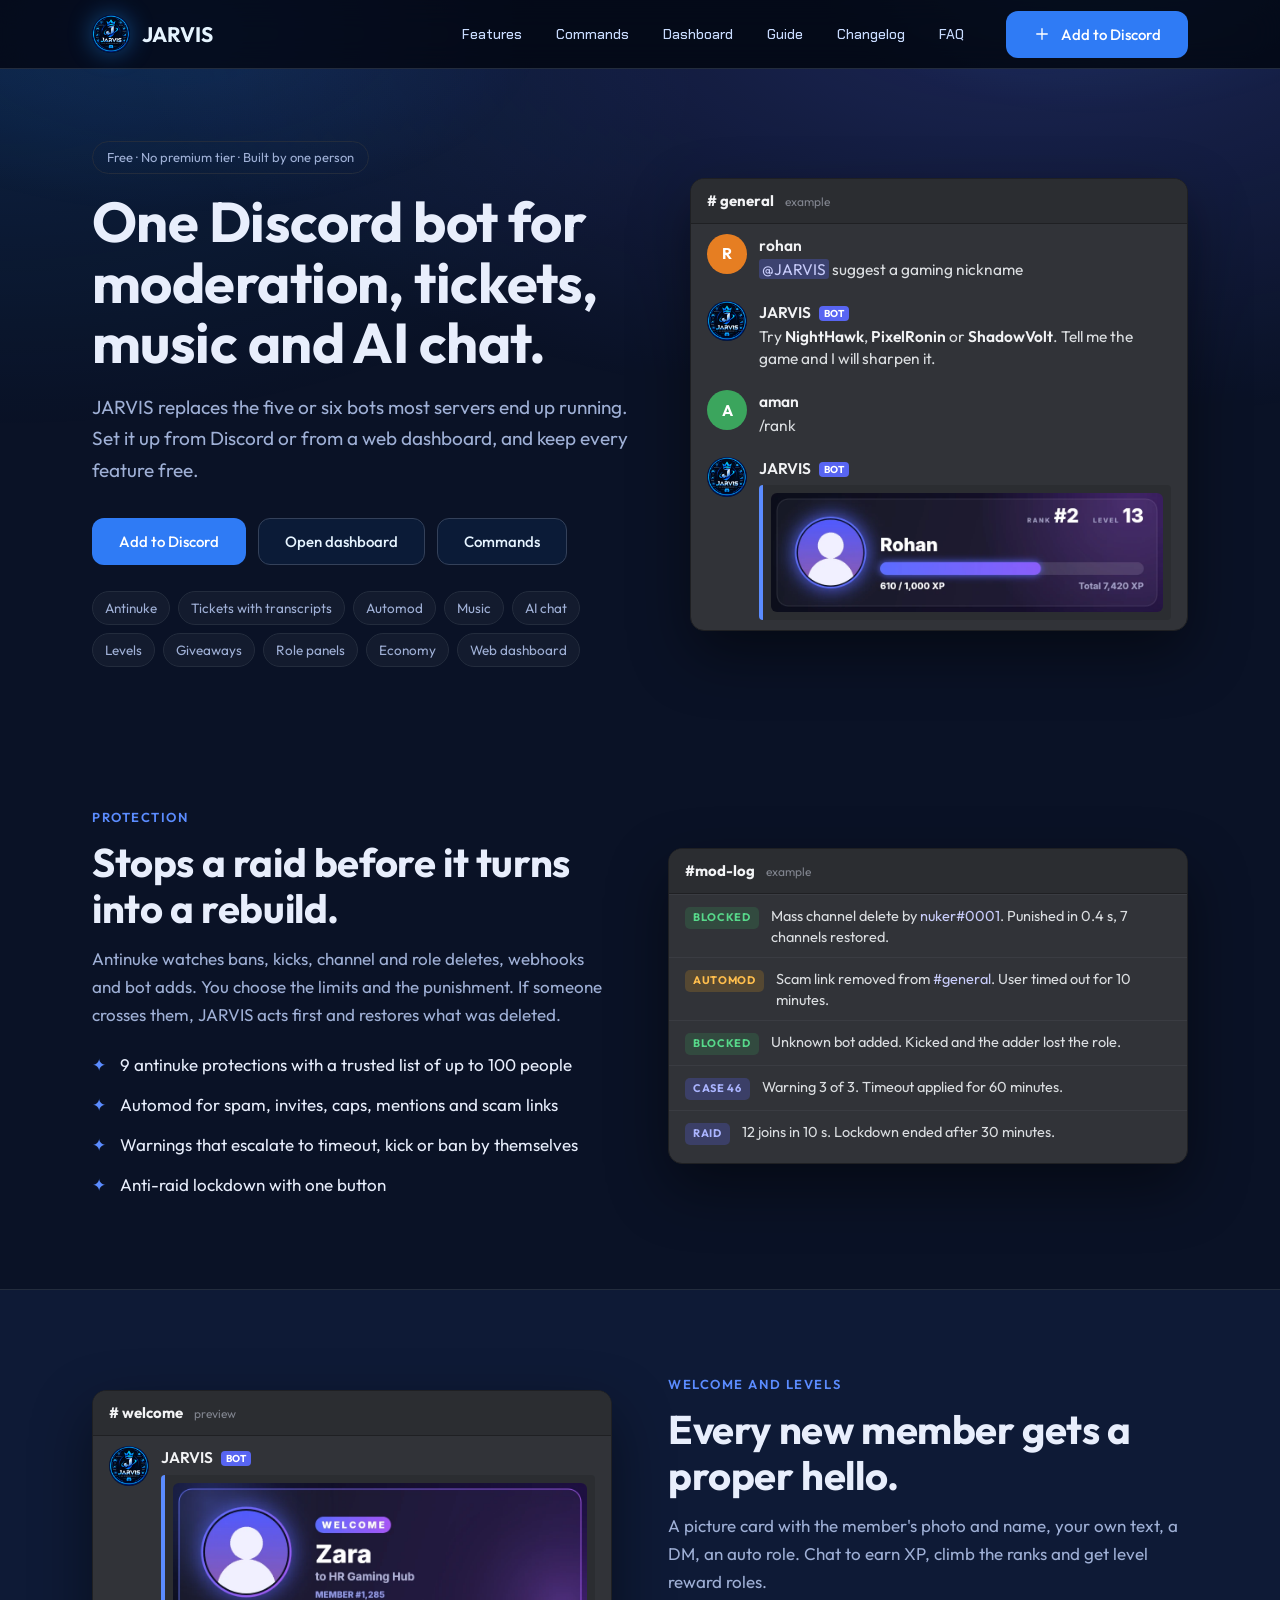
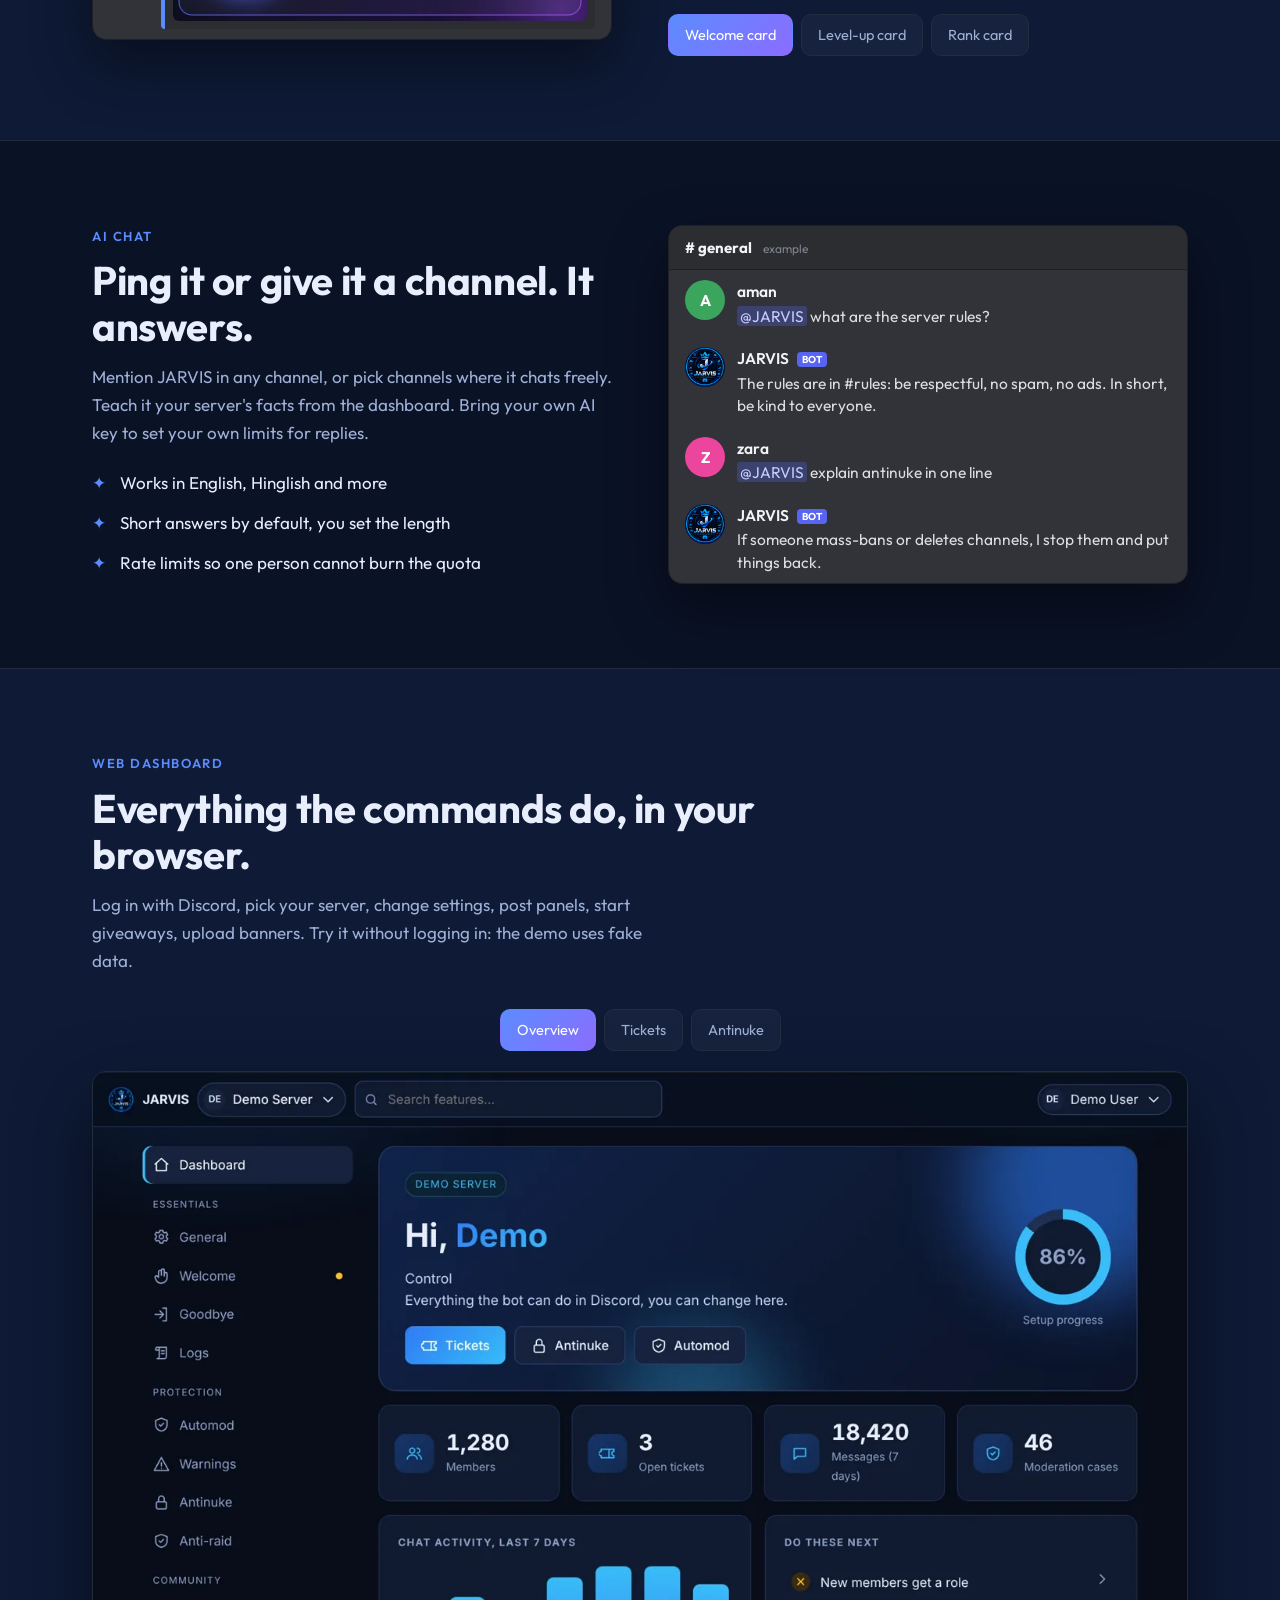
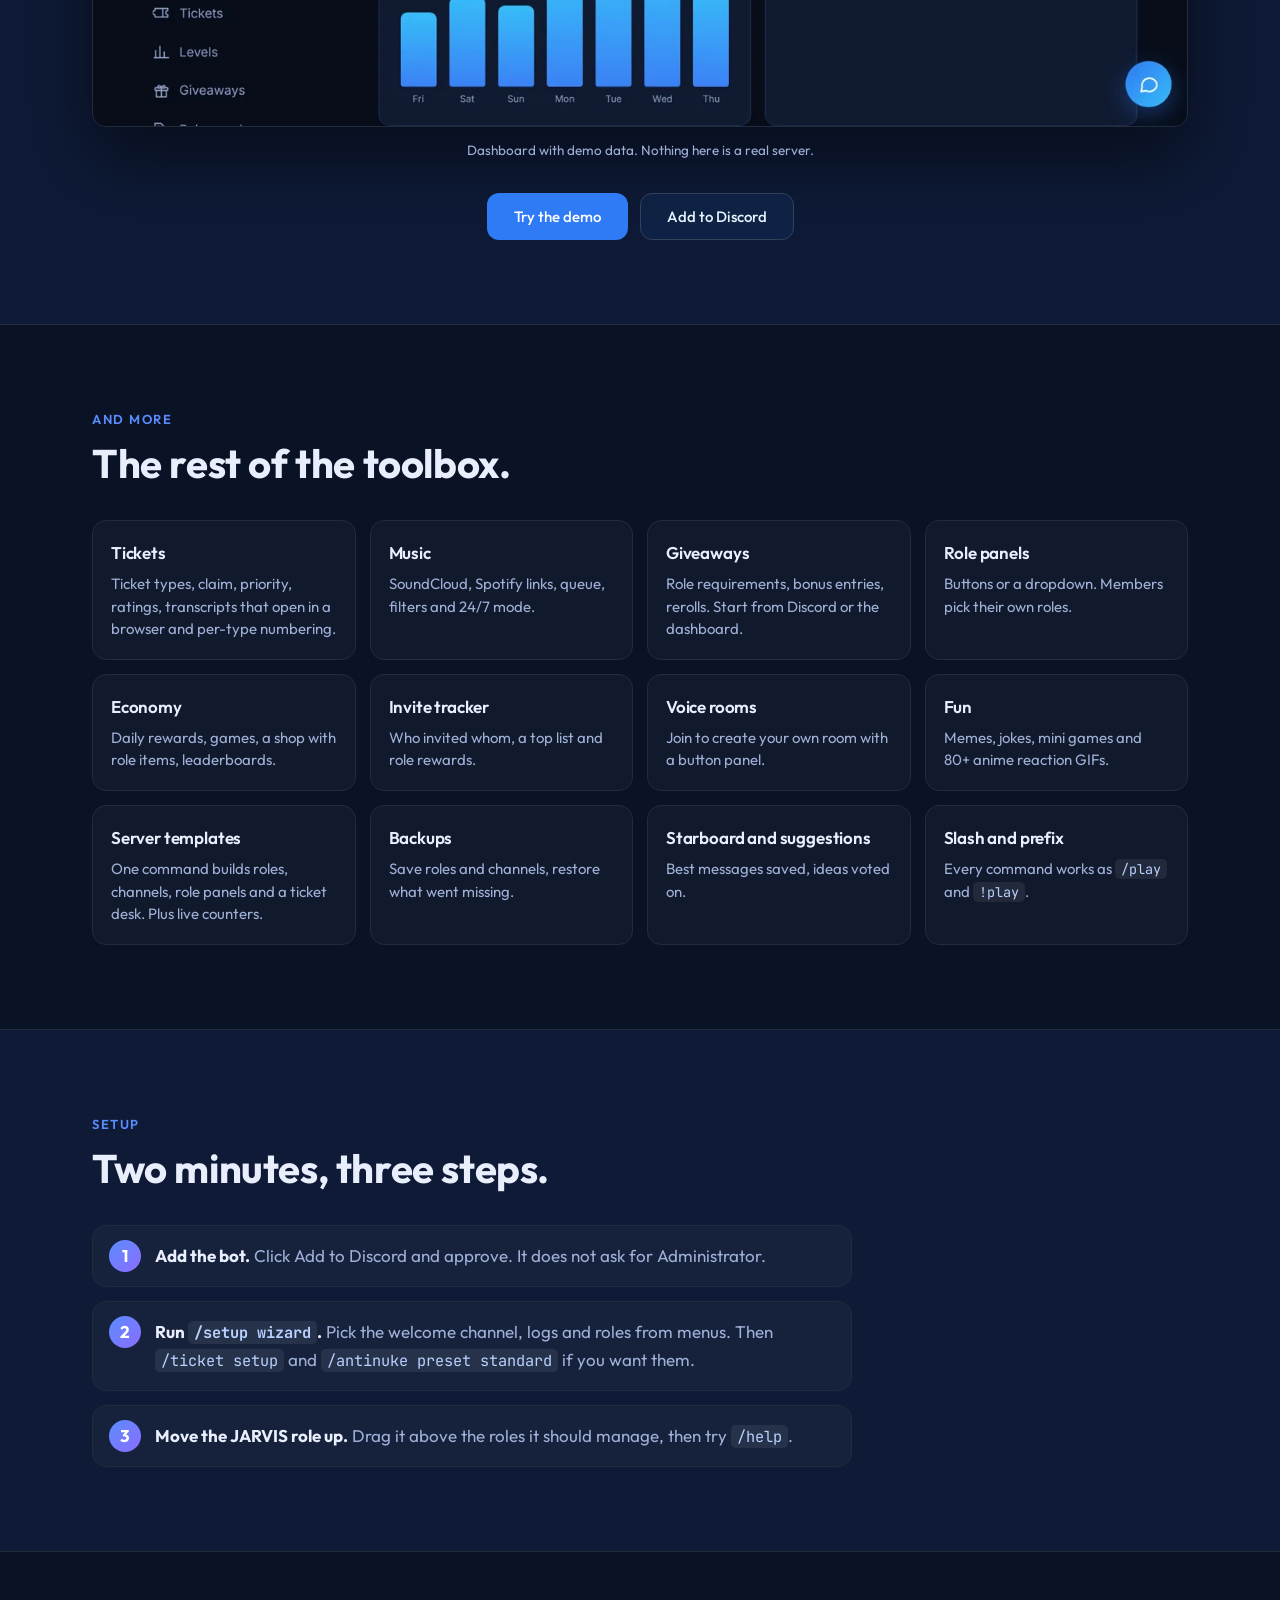
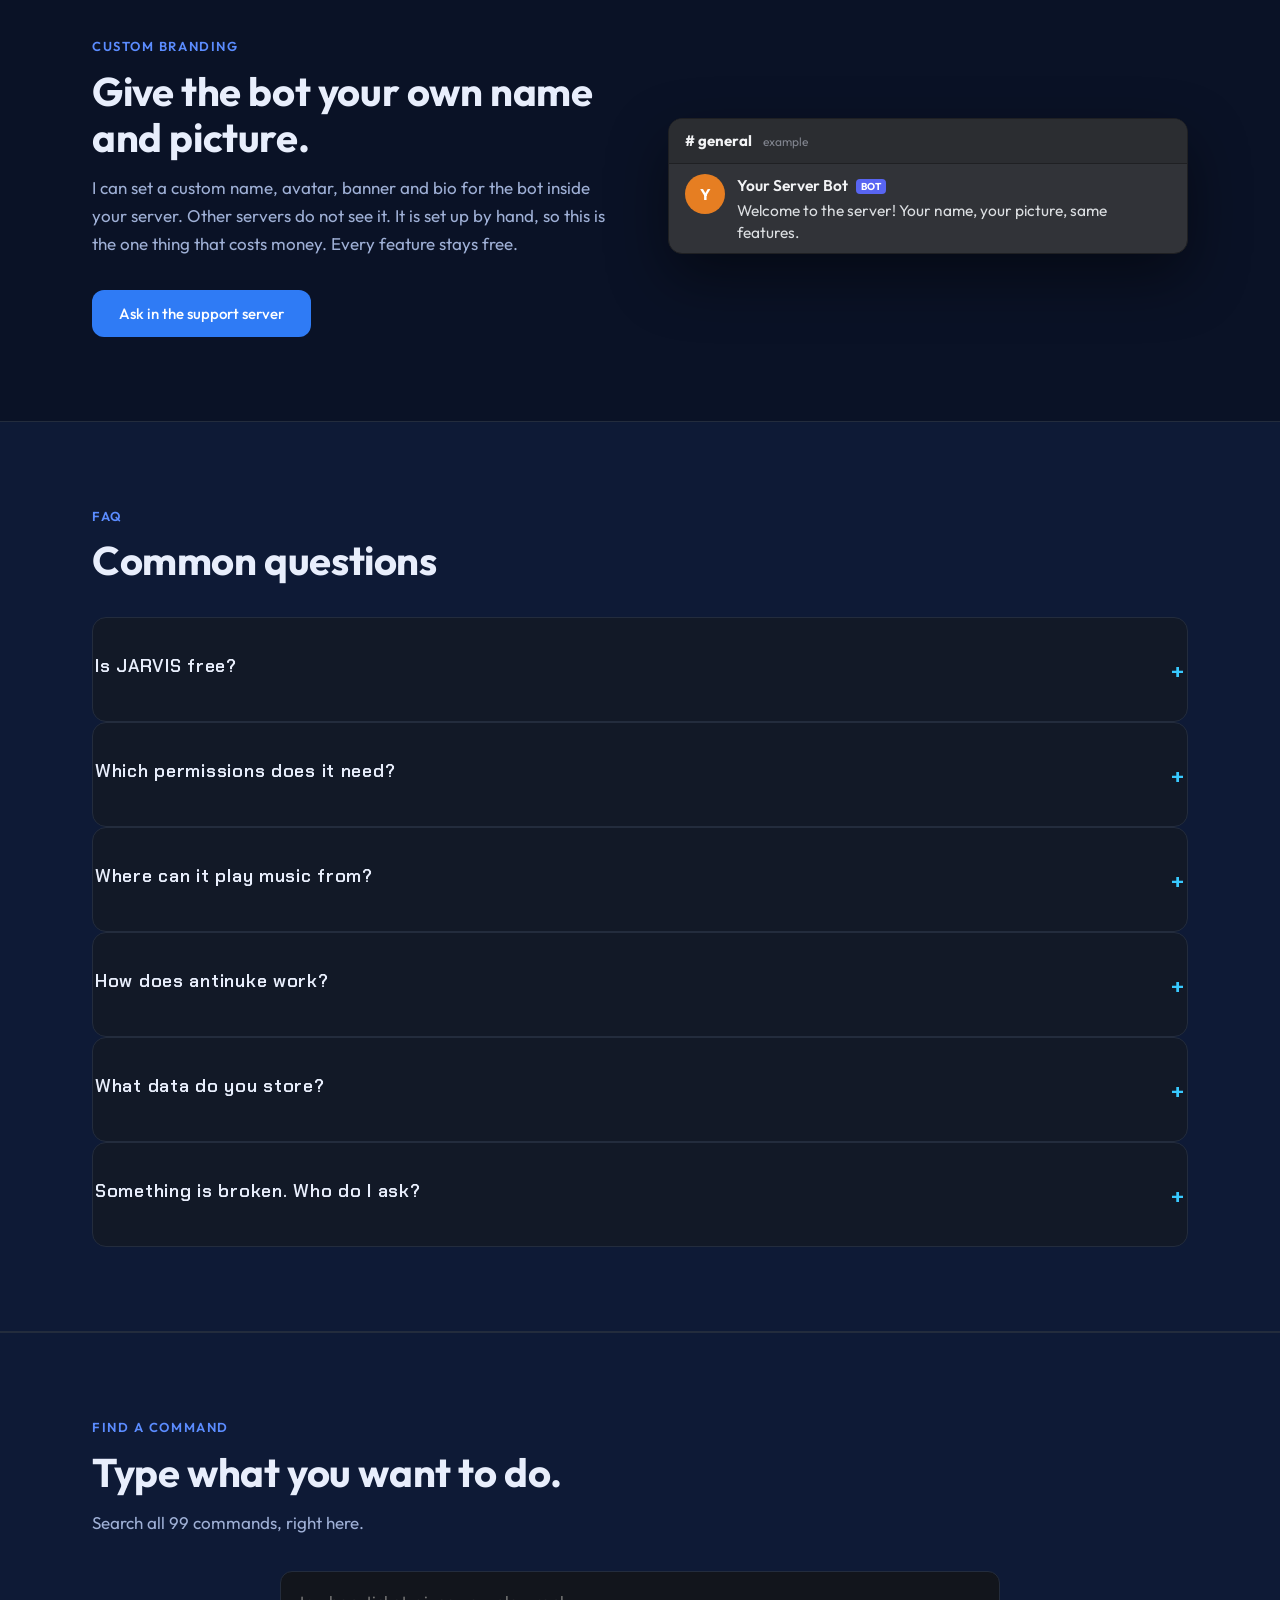
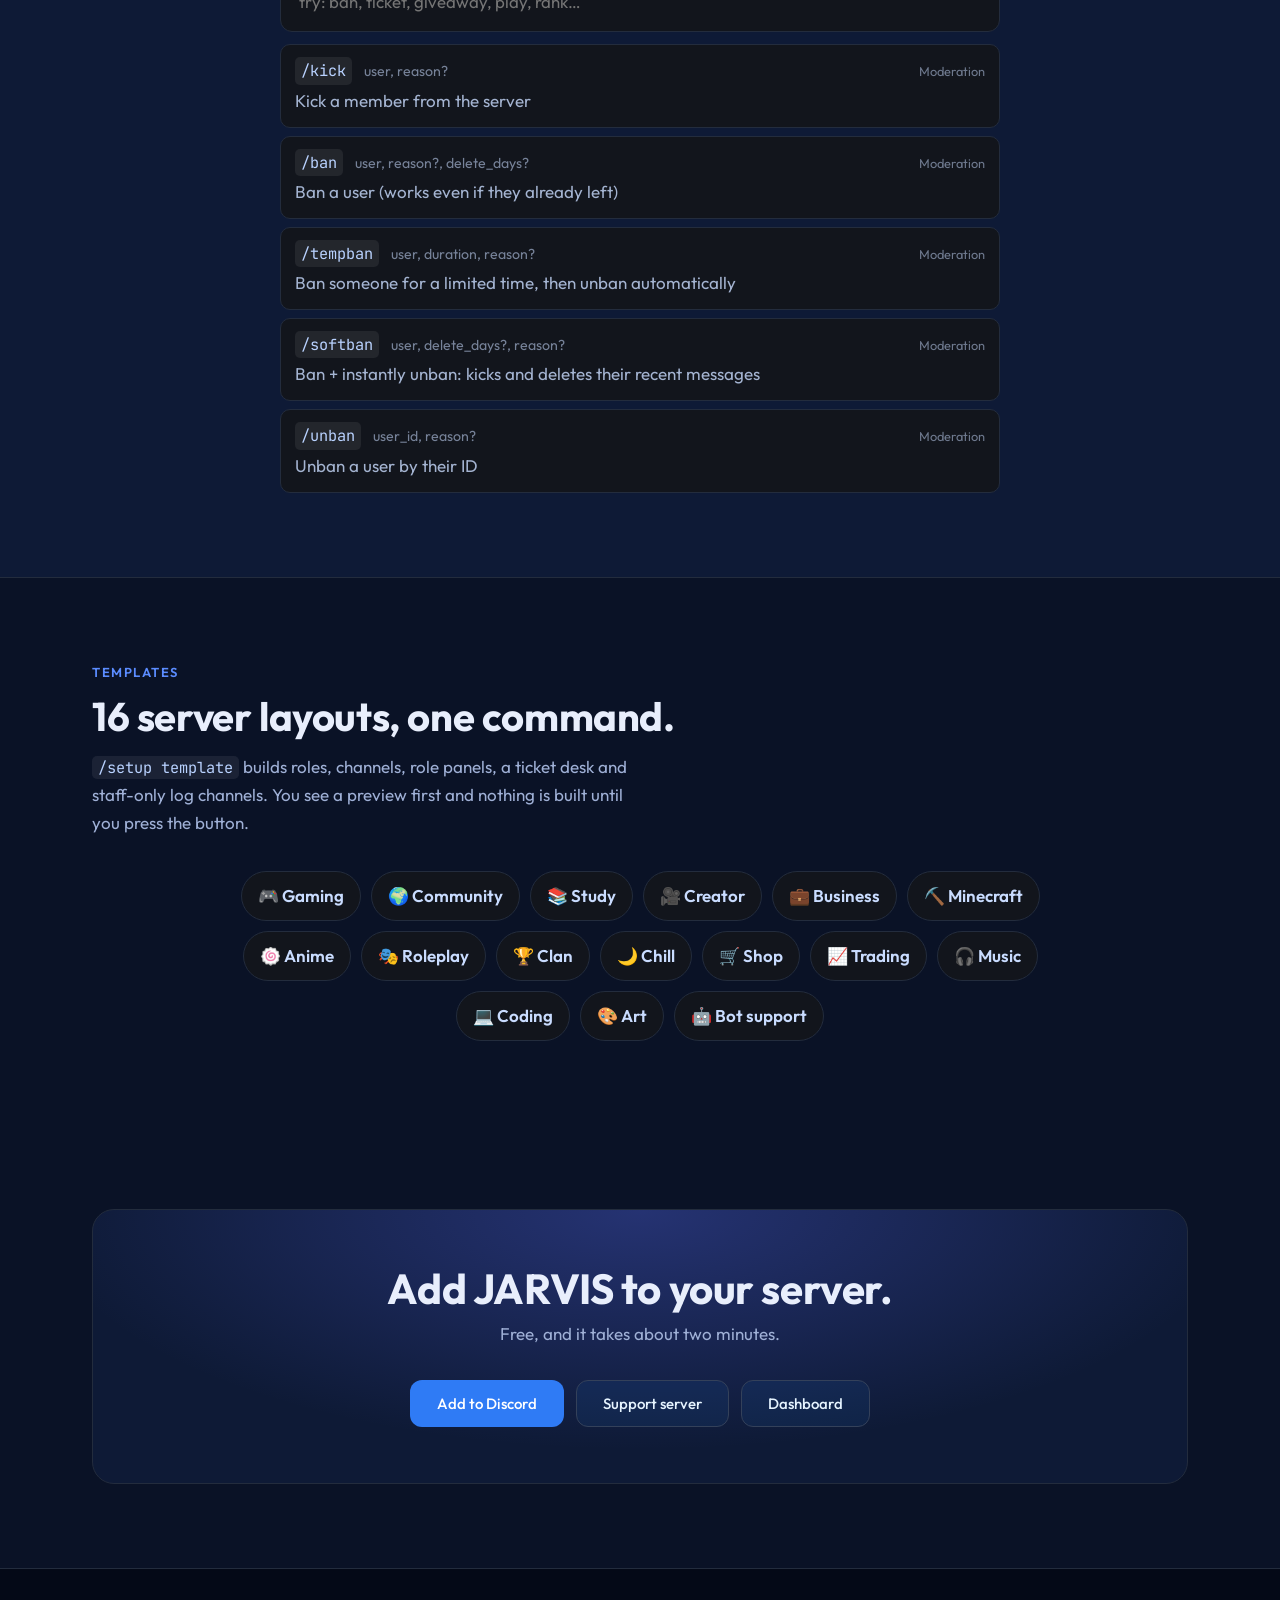
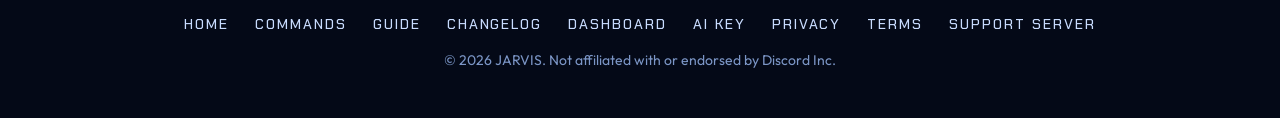
==== commit eee1160f: "Add files via upload" ====
--- a/index.html
+++ b/index.html
@@ -152,6 +152,18 @@
   </div>
 </div></section>
 
+<section class="blk alt" id="try"><div class="wrap">
+  <div class="head"><span class="kick">Find a command</span><h2>Type what you want to do.</h2><p>Search all <span id="cc">99</span> commands, right here.</p></div>
+  <div class="cmdbox"><input id="cq" type="search" placeholder="try: ban, ticket, giveaway, play, rank…" autocomplete="off" aria-label="Search commands"><ul id="cr"></ul></div>
+</div></section>
+
+<section class="blk" id="templates"><div class="wrap">
+  <div class="head"><span class="kick">Templates</span><h2>16 server layouts, one command.</h2><p><code>/setup template</code> builds roles, channels, role panels, a ticket desk and staff-only log channels. You see a preview first and nothing is built until you press the button.</p></div>
+  <div class="tplgrid">
+    <span>🎮 Gaming</span><span>🌍 Community</span><span>📚 Study</span><span>🎥 Creator</span><span>💼 Business</span><span>⛏️ Minecraft</span><span>🍥 Anime</span><span>🎭 Roleplay</span><span>🏆 Clan</span><span>🌙 Chill</span><span>🛒 Shop</span><span>📈 Trading</span><span>🎧 Music</span><span>💻 Coding</span><span>🎨 Art</span><span>🤖 Bot support</span>
+  </div>
+</div></section>
+
 <section class="blk"><div class="wrap">
   <div class="endcta"><h2>Add JARVIS to your server.</h2><p>Free, and it takes about two minutes.</p>
     <div class="cta c"><a class="btn btn-primary" data-invite href="#">Add to Discord</a><a class="btn btn-ghost" data-support href="#">Support server</a><a class="btn btn-ghost" href="https://jarvis-dashboard-official.vercel.app" target="_blank" rel="noopener">Dashboard</a></div></div>
@@ -161,6 +173,14 @@
 <script src="config.js"></script><script src="data.js"></script><script src="site.js"></script>
 <script>
 (function(){
+  var q=document.getElementById('cq'),r=document.getElementById('cr'),all=[];
+  (window.FEATURES||[]).forEach(function(f){f.commands.forEach(function(c){all.push({c:c.c,a:c.a,d:c.d,f:f.name})})});
+  function esc(t){return String(t).replace(/[&<>"]/g,function(m){return{'&':'&amp;','<':'&lt;','>':'&gt;','"':'&quot;'}[m]})}
+  function show(v){v=(v||'').toLowerCase().trim();var hits=all.filter(function(x){return !v||(x.c+' '+x.d+' '+x.f).toLowerCase().indexOf(v)>-1}).slice(0,v?8:5);
+    r.innerHTML=hits.length?hits.map(function(x){return '<li><code>'+esc(x.c)+'</code> <small>'+esc(x.a||'')+'</small><span>'+esc(x.d)+'</span><em>'+esc(x.f)+'</em></li>'}).join(''):'<li class="none">No command like that. Ask in the support server.</li>';}
+  if(q){q.addEventListener('input',function(){show(q.value)});show('');var n=document.getElementById('cc');if(n&&window.COMMAND_COUNT)n.textContent=window.COMMAND_COUNT;}
+})();
+(function(){
   function seg(id,img,fn){var box=document.getElementById(id),im=document.getElementById(img);if(!box||!im)return;
     box.addEventListener('click',function(e){var b=e.target.closest('button');if(!b)return;
       box.querySelectorAll('button').forEach(function(x){x.classList.toggle('on',x===b)});
--- a/home.css
+++ b/home.css
@@ -54,3 +54,14 @@
 .home code{font-family:var(--mono);font-size:.9em;background:rgba(255,255,255,.07);padding:1px 6px;border-radius:5px;color:#b9d2ff}
 @media(max-width:900px){.hero2-in,.two{grid-template-columns:1fr;gap:34px}.two.flip .copy{order:0}.mini{grid-template-columns:1fr 1fr}.blk{padding:60px 0}.hero2{padding-top:44px}}
 @media(max-width:520px){.mini{grid-template-columns:1fr}.cta .btn{flex:1 1 auto;text-align:center}}
+
+.cmdbox{max-width:720px;margin:0 auto}
+.cmdbox input{width:100%;padding:16px 18px;font:inherit;font-size:1.05rem;border-radius:12px;border:1px solid var(--line,#2a2f3a);background:var(--card,#12151c);color:inherit}
+.cmdbox input:focus{outline:2px solid var(--accent,#5b8cff);outline-offset:2px}
+#cr{list-style:none;margin:12px 0 0;padding:0;display:grid;gap:8px}
+#cr li{display:grid;grid-template-columns:auto 1fr auto;gap:2px 12px;align-items:baseline;padding:12px 14px;border:1px solid var(--line,#2a2f3a);border-radius:10px;background:var(--card,#12151c)}
+#cr li span{grid-column:1/3;opacity:.8}#cr li em{grid-row:1;grid-column:3;font-style:normal;opacity:.5;font-size:.8rem}#cr li small{opacity:.55}
+#cr li.none{display:block;opacity:.7}
+.tplgrid{display:flex;flex-wrap:wrap;gap:10px;justify-content:center;max-width:860px;margin:28px auto 0}
+.tplgrid span{padding:10px 16px;border-radius:999px;border:1px solid var(--line,#2a2f3a);background:var(--card,#12151c);font-weight:600}
+@media(max-width:560px){#cr li{grid-template-columns:1fr}#cr li span,#cr li em{grid-column:1;grid-row:auto}}
